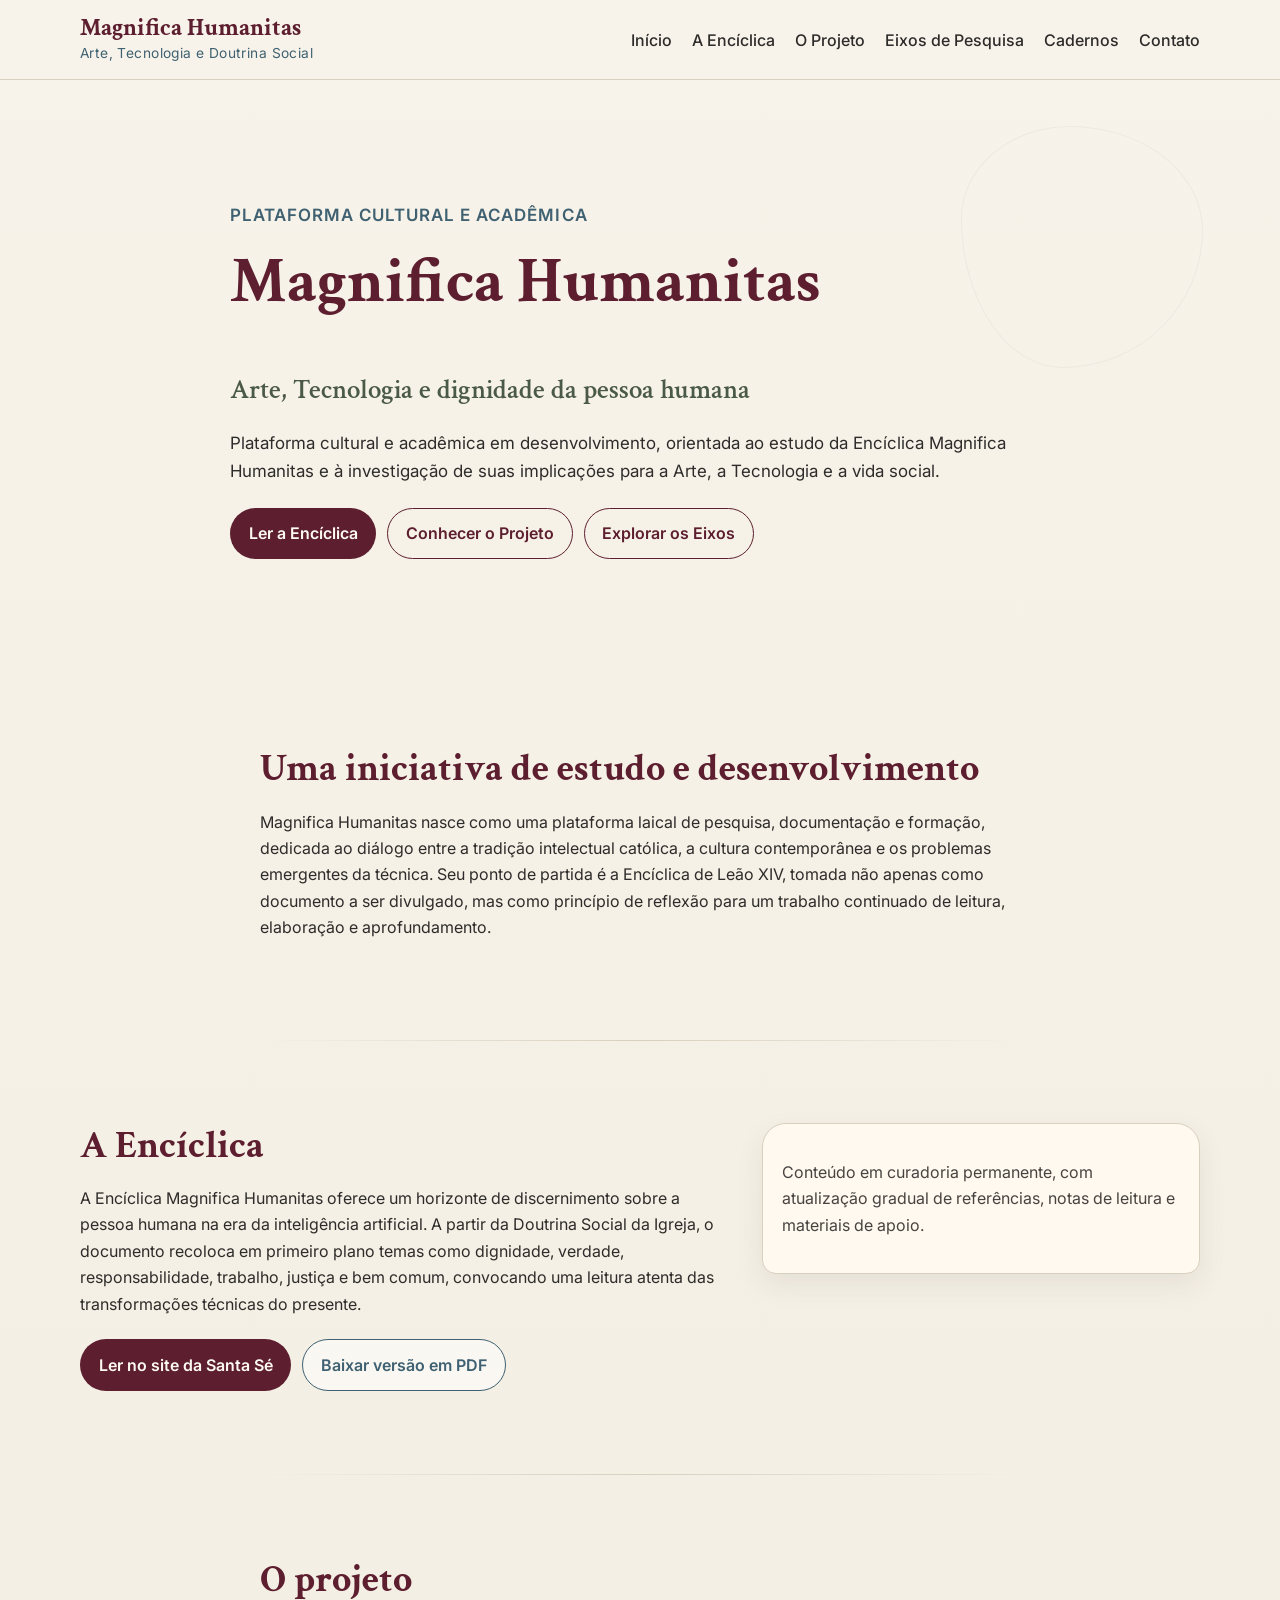
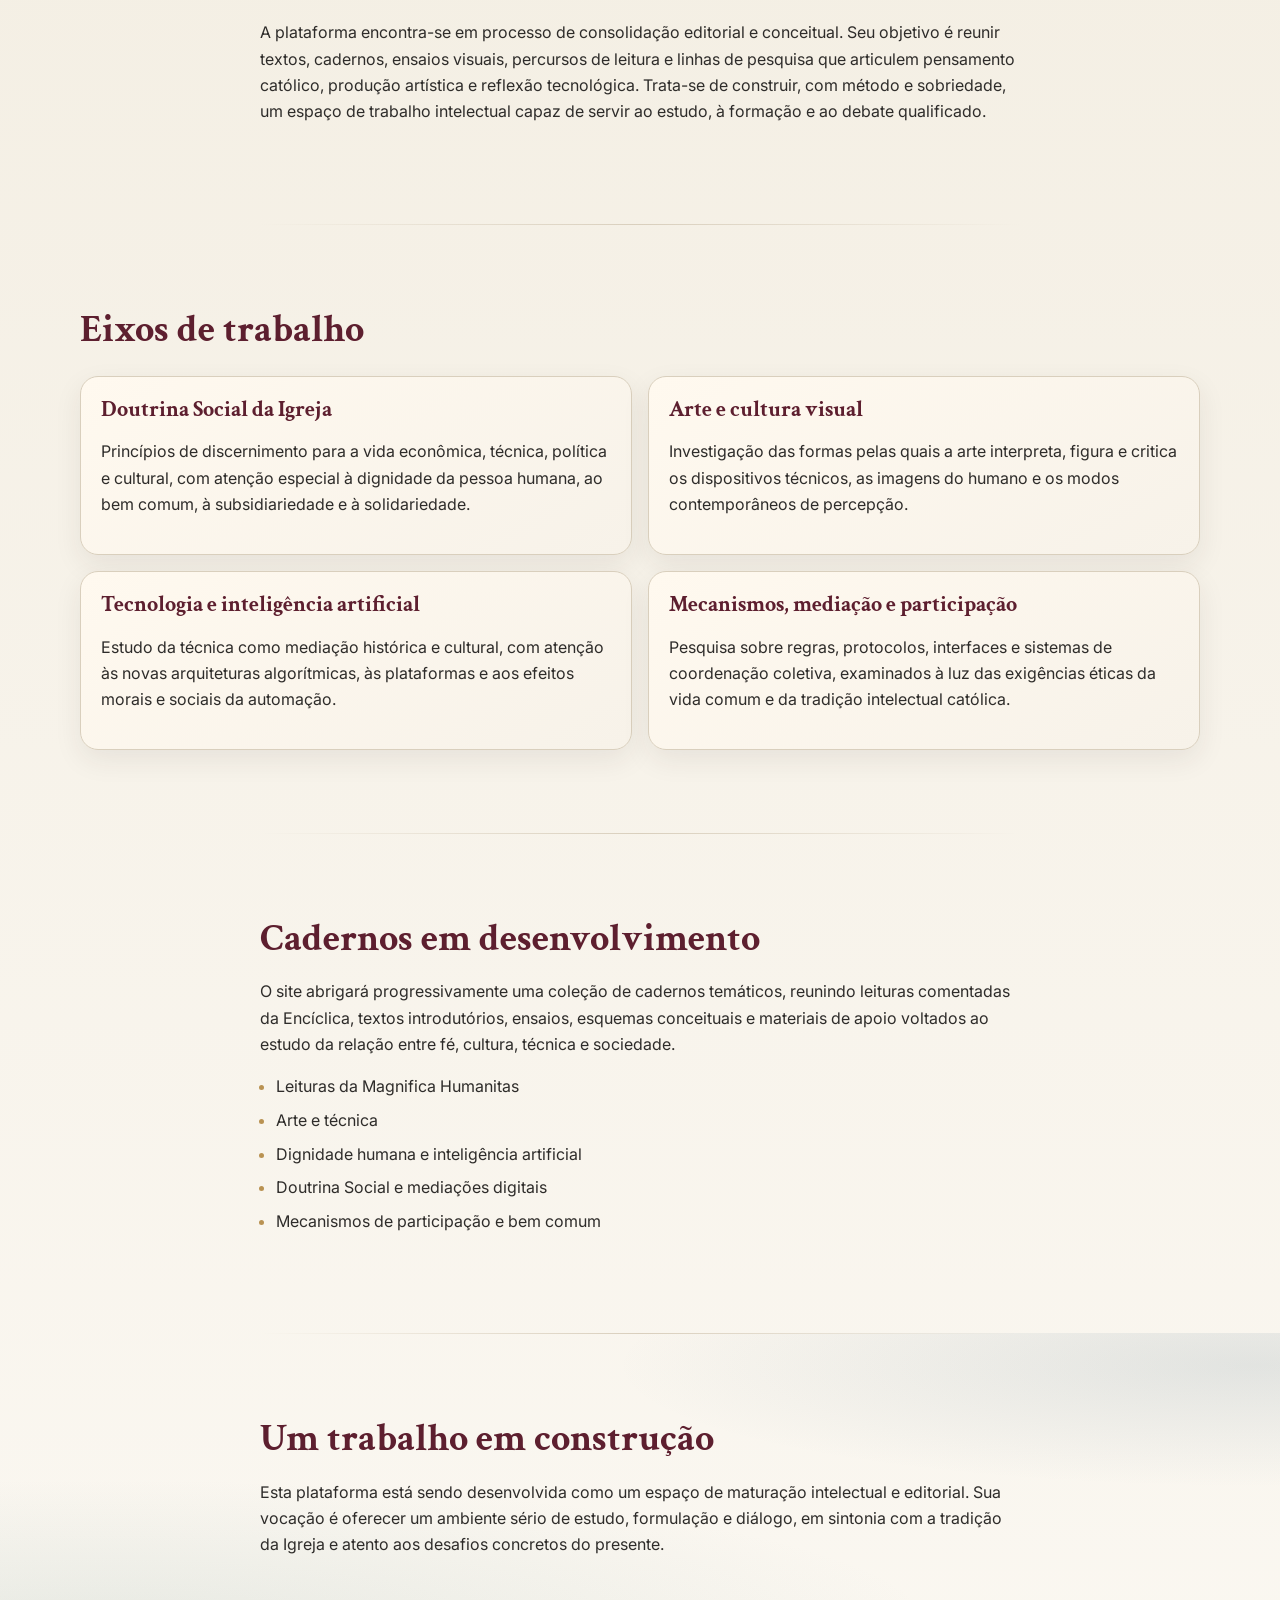
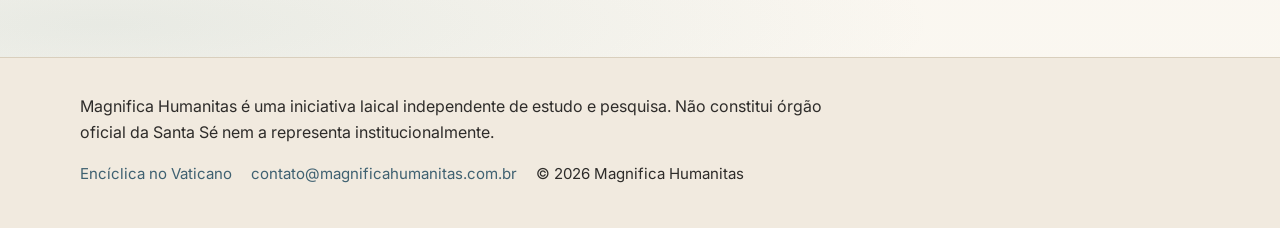
==== index.html @ 88e4b8b5 "Cria nova landing page institucional do Magnifica Humanitas" ====
<!DOCTYPE html>
<html lang="pt-BR">
<head>
  <meta charset="UTF-8">
  <meta name="viewport" content="width=device-width, initial-scale=1.0">
  <meta name="description" content="Magnifica Humanitas — plataforma cultural e acadêmica dedicada ao estudo da Encíclica Magnifica Humanitas e ao diálogo entre arte, tecnologia e Doutrina Social.">
  <title>Magnifica Humanitas</title>
  <link rel="preconnect" href="https://fonts.googleapis.com">
  <link rel="preconnect" href="https://fonts.gstatic.com" crossorigin>
  <link href="https://fonts.googleapis.com/css2?family=Crimson+Text:wght@400;600;700&family=Inter:wght@400;500;600;700&display=swap" rel="stylesheet">
  <link rel="stylesheet" href="assets/style.css">
</head>
<body>
  <header class="site-header" id="inicio">
    <div class="container header-wrap">
      <a class="brand" href="#inicio" aria-label="Página inicial Magnifica Humanitas">
        <span class="brand-title">Magnifica Humanitas</span>
        <span class="brand-subtitle">Arte, Tecnologia e Doutrina Social</span>
      </a>

      <button class="menu-toggle" aria-controls="main-nav" aria-expanded="false" aria-label="Abrir menu">
        <span></span><span></span><span></span>
      </button>

      <nav class="main-nav" id="main-nav" aria-label="Navegação principal">
        <ul>
          <li><a href="#inicio">Início</a></li>
          <li><a href="#enciclica">A Encíclica</a></li>
          <li><a href="#projeto">O Projeto</a></li>
          <li><a href="#eixos">Eixos de Pesquisa</a></li>
          <li><a href="#cadernos">Cadernos</a></li>
          <li><a href="#contato">Contato</a></li>
        </ul>
      </nav>
    </div>
  </header>

  <main>
    <section class="hero ornate-bg">
      <div class="container hero-content">
        <p class="eyebrow">Plataforma cultural e acadêmica</p>
        <h1>Magnifica Humanitas</h1>
        <h2>Arte, Tecnologia e dignidade da pessoa humana</h2>
        <p>
          Plataforma cultural e acadêmica em desenvolvimento, orientada ao estudo da Encíclica Magnifica Humanitas e à investigação de suas implicações para a Arte, a Tecnologia e a vida social.
        </p>
        <div class="btn-group">
          <a class="btn btn-primary" href="#enciclica">Ler a Encíclica</a>
          <a class="btn btn-secondary" href="#projeto">Conhecer o Projeto</a>
          <a class="btn btn-secondary" href="#eixos">Explorar os Eixos</a>
        </div>
      </div>
    </section>

    <section class="section presentation">
      <div class="container narrow">
        <h3>Uma iniciativa de estudo e desenvolvimento</h3>
        <p>
          Magnifica Humanitas nasce como uma plataforma laical de pesquisa, documentação e formação, dedicada ao diálogo entre a tradição intelectual católica, a cultura contemporânea e os problemas emergentes da técnica. Seu ponto de partida é a Encíclica de Leão XIV, tomada não apenas como documento a ser divulgado, mas como princípio de reflexão para um trabalho continuado de leitura, elaboração e aprofundamento.
        </p>
      </div>
    </section>

    <section class="section enciclica" id="enciclica">
      <div class="container grid-two">
        <div>
          <h3>A Encíclica</h3>
          <p>
            A Encíclica Magnifica Humanitas oferece um horizonte de discernimento sobre a pessoa humana na era da inteligência artificial. A partir da Doutrina Social da Igreja, o documento recoloca em primeiro plano temas como dignidade, verdade, responsabilidade, trabalho, justiça e bem comum, convocando uma leitura atenta das transformações técnicas do presente.
          </p>
          <div class="btn-group">
            <a class="btn btn-primary" href="https://www.vatican.va" target="_blank" rel="noopener noreferrer">Ler no site da Santa Sé</a>
            <a class="btn btn-ghost" href="#" aria-label="Baixar versão em PDF">Baixar versão em PDF</a>
          </div>
        </div>
        <aside class="frame-note" aria-label="Nota institucional">
          <p>
            Conteúdo em curadoria permanente, com atualização gradual de referências, notas de leitura e materiais de apoio.
          </p>
        </aside>
      </div>
    </section>

    <section class="section" id="projeto">
      <div class="container narrow">
        <h3>O projeto</h3>
        <p>
          A plataforma encontra-se em processo de consolidação editorial e conceitual. Seu objetivo é reunir textos, cadernos, ensaios visuais, percursos de leitura e linhas de pesquisa que articulem pensamento católico, produção artística e reflexão tecnológica. Trata-se de construir, com método e sobriedade, um espaço de trabalho intelectual capaz de servir ao estudo, à formação e ao debate qualificado.
        </p>
      </div>
    </section>

    <section class="section axes" id="eixos">
      <div class="container">
        <h3>Eixos de trabalho</h3>
        <div class="cards">
          <article class="card">
            <h4>Doutrina Social da Igreja</h4>
            <p>Princípios de discernimento para a vida econômica, técnica, política e cultural, com atenção especial à dignidade da pessoa humana, ao bem comum, à subsidiariedade e à solidariedade.</p>
          </article>
          <article class="card">
            <h4>Arte e cultura visual</h4>
            <p>Investigação das formas pelas quais a arte interpreta, figura e critica os dispositivos técnicos, as imagens do humano e os modos contemporâneos de percepção.</p>
          </article>
          <article class="card">
            <h4>Tecnologia e inteligência artificial</h4>
            <p>Estudo da técnica como mediação histórica e cultural, com atenção às novas arquiteturas algorítmicas, às plataformas e aos efeitos morais e sociais da automação.</p>
          </article>
          <article class="card">
            <h4>Mecanismos, mediação e participação</h4>
            <p>Pesquisa sobre regras, protocolos, interfaces e sistemas de coordenação coletiva, examinados à luz das exigências éticas da vida comum e da tradição intelectual católica.</p>
          </article>
        </div>
      </div>
    </section>

    <section class="section" id="cadernos">
      <div class="container narrow">
        <h3>Cadernos em desenvolvimento</h3>
        <p>
          O site abrigará progressivamente uma coleção de cadernos temáticos, reunindo leituras comentadas da Encíclica, textos introdutórios, ensaios, esquemas conceituais e materiais de apoio voltados ao estudo da relação entre fé, cultura, técnica e sociedade.
        </p>
        <ul class="list-refined">
          <li>Leituras da Magnifica Humanitas</li>
          <li>Arte e técnica</li>
          <li>Dignidade humana e inteligência artificial</li>
          <li>Doutrina Social e mediações digitais</li>
          <li>Mecanismos de participação e bem comum</li>
        </ul>
      </div>
    </section>

    <section class="section closing">
      <div class="container narrow">
        <h3>Um trabalho em construção</h3>
        <p>
          Esta plataforma está sendo desenvolvida como um espaço de maturação intelectual e editorial. Sua vocação é oferecer um ambiente sério de estudo, formulação e diálogo, em sintonia com a tradição da Igreja e atento aos desafios concretos do presente.
        </p>
      </div>
    </section>
  </main>

  <footer class="site-footer" id="contato">
    <div class="container footer-wrap">
      <p>
        Magnifica Humanitas é uma iniciativa laical independente de estudo e pesquisa. Não constitui órgão oficial da Santa Sé nem a representa institucionalmente.
      </p>
      <div class="footer-links">
        <a href="https://www.vatican.va" target="_blank" rel="noopener noreferrer">Encíclica no Vaticano</a>
        <a href="mailto:contato@magnificahumanitas.com.br">contato@magnificahumanitas.com.br</a>
        <span>&copy; <span id="current-year"></span> Magnifica Humanitas</span>
      </div>
    </div>
  </footer>

  <script src="assets/script.js"></script>
</body>
</html>
---- assets/style.css ----
:root {
  --bg-main: #f7f3ea;
  --bg-soft: #fbf8f2;
  --text-main: #2e2c2a;
  --title: #5d1f2f;
  --accent-gold: #b99252;
  --accent-moss: #4a5a46;
  --accent-mineral: #3f6171;
  --line: #d9cfbd;
  --shadow: 0 10px 28px rgba(46, 44, 42, 0.08);
}

* { box-sizing: border-box; }
html { scroll-behavior: smooth; }
body {
  margin: 0;
  font-family: "Inter", system-ui, sans-serif;
  color: var(--text-main);
  background: linear-gradient(180deg, var(--bg-main), #f4efe4 45%, var(--bg-soft));
  line-height: 1.65;
}

.container { width: min(1120px, 92%); margin: 0 auto; }
.narrow { width: min(760px, 100%); margin-inline: auto; }

h1, h2, h3, h4 {
  font-family: "Crimson Text", Georgia, serif;
  color: var(--title);
  line-height: 1.2;
  margin-top: 0;
}

h1 { font-size: clamp(2.4rem, 5vw, 4rem); }
h2 { font-size: clamp(1.2rem, 2.2vw, 1.7rem); font-weight: 600; color: var(--accent-moss); }
h3 { font-size: clamp(1.8rem, 3vw, 2.4rem); margin-bottom: .7rem; }
h4 { font-size: 1.35rem; margin-bottom: .5rem; }

.site-header {
  position: sticky;
  top: 0;
  z-index: 30;
  background: rgba(247, 243, 234, 0.96);
  border-bottom: 1px solid var(--line);
  backdrop-filter: blur(6px);
}

.header-wrap { display: flex; align-items: center; justify-content: space-between; padding: .95rem 0; gap: 1rem; }
.brand { text-decoration: none; color: inherit; display: inline-flex; flex-direction: column; }
.brand-title { font: 700 1.5rem/1.1 "Crimson Text", Georgia, serif; color: var(--title); }
.brand-subtitle { font-size: .86rem; color: var(--accent-mineral); letter-spacing: .03em; }

.main-nav ul { display: flex; gap: 1.25rem; list-style: none; margin: 0; padding: 0; }
.main-nav a { text-decoration: none; color: var(--text-main); font-weight: 500; position: relative; }
.main-nav a::after {
  content: ""; position: absolute; left: 0; bottom: -5px; width: 0; height: 1.5px;
  background: var(--accent-gold); transition: width .24s ease;
}
.main-nav a:hover::after,
.main-nav a:focus-visible::after { width: 100%; }

.menu-toggle {
  display: none; border: 1px solid var(--line); background: #fff7; border-radius: 8px;
  width: 42px; height: 42px; padding: 8px; cursor: pointer;
}
.menu-toggle span { display: block; height: 2px; background: var(--title); margin: 5px 0; }

.section { padding: 5.2rem 0; position: relative; }
.section + .section::before {
  content: ""; position: absolute; top: 0; left: 50%; transform: translateX(-50%);
  width: min(760px, 75%); height: 1px;
  background: linear-gradient(90deg, transparent, var(--line), transparent);
}

.hero {
  padding: 7.6rem 0 6.5rem;
}
.hero-content { max-width: 820px; text-align: left; }
.eyebrow {
  display: inline-block; margin: 0 0 .9rem; font-weight: 600; letter-spacing: .06em;
  text-transform: uppercase; color: var(--accent-mineral); font-size: .79rem;
}
.hero p { font-size: 1.06rem; max-width: 72ch; }

.ornate-bg::after {
  content: "";
  position: absolute;
  inset: 14% 6% auto auto;
  width: 240px;
  height: 240px;
  border-radius: 45% 55% 58% 42% / 38% 43% 57% 62%;
  border: 1px solid color-mix(in srgb, var(--accent-mineral) 35%, transparent);
  opacity: 0.18;
  pointer-events: none;
}

.btn-group { display: flex; flex-wrap: wrap; gap: .7rem; margin-top: 1.4rem; }
.btn {
  text-decoration: none; padding: .72rem 1.1rem; border-radius: 999px; font-weight: 600;
  border: 1px solid transparent; transition: .25s ease;
}
.btn-primary { background: var(--title); color: #fdfaf2; }
.btn-primary:hover { background: #451623; }
.btn-secondary { background: transparent; color: var(--title); border-color: var(--title); }
.btn-secondary:hover { background: #5d1f2f12; }
.btn-ghost { background: #ffffff8a; color: var(--accent-mineral); border-color: var(--accent-mineral); }

.grid-two { display: grid; grid-template-columns: 1.2fr .8fr; gap: 1.6rem; align-items: start; }
.frame-note {
  background: #fff9ef;
  border: 1px solid var(--line);
  border-radius: 24px 24px 14px 14px;
  padding: 1.2rem;
  box-shadow: var(--shadow);
  color: #474340;
}

.axes .cards { display: grid; grid-template-columns: repeat(2, minmax(0, 1fr)); gap: 1rem; margin-top: 1.4rem; }
.card {
  background: linear-gradient(150deg, #fff9ef, #f7f2e9);
  border: 1px solid var(--line);
  border-radius: 18px;
  padding: 1.25rem;
  box-shadow: var(--shadow);
}

.list-refined { padding-left: 1rem; }
.list-refined li { margin: .45rem 0; }
.list-refined li::marker { color: var(--accent-gold); }

.closing {
  background:
    radial-gradient(130% 90% at 8% 90%, #87a59f29, transparent 50%),
    radial-gradient(100% 75% at 98% 10%, #4f718923, transparent 50%);
}

.site-footer {
  padding: 2.2rem 0 2.6rem;
  border-top: 1px solid var(--line);
  background: #f1eadf;
}
.footer-wrap p { margin-top: 0; max-width: 78ch; }
.footer-links { display: flex; flex-wrap: wrap; gap: 1rem 1.2rem; font-size: .94rem; }
.footer-links a { color: var(--accent-mineral); text-decoration: none; }
.footer-links a:hover { text-decoration: underline; }

@media (max-width: 900px) {
  .main-nav {
    position: absolute; right: 4%; top: calc(100% + 8px);
    background: #f7f3ea; border: 1px solid var(--line); border-radius: 10px;
    padding: .9rem; min-width: 220px; box-shadow: var(--shadow);
    opacity: 0; pointer-events: none; transform: translateY(-8px);
    transition: opacity .2s ease, transform .2s ease;
  }
  .main-nav ul { flex-direction: column; gap: .55rem; }
  .menu-toggle { display: inline-block; }
  .main-nav.is-open { opacity: 1; pointer-events: auto; transform: translateY(0); }
  .grid-two { grid-template-columns: 1fr; }
}

@media (max-width: 640px) {
  .section { padding: 4.3rem 0; }
  .hero { padding-top: 6rem; }
  .axes .cards { grid-template-columns: 1fr; }
}
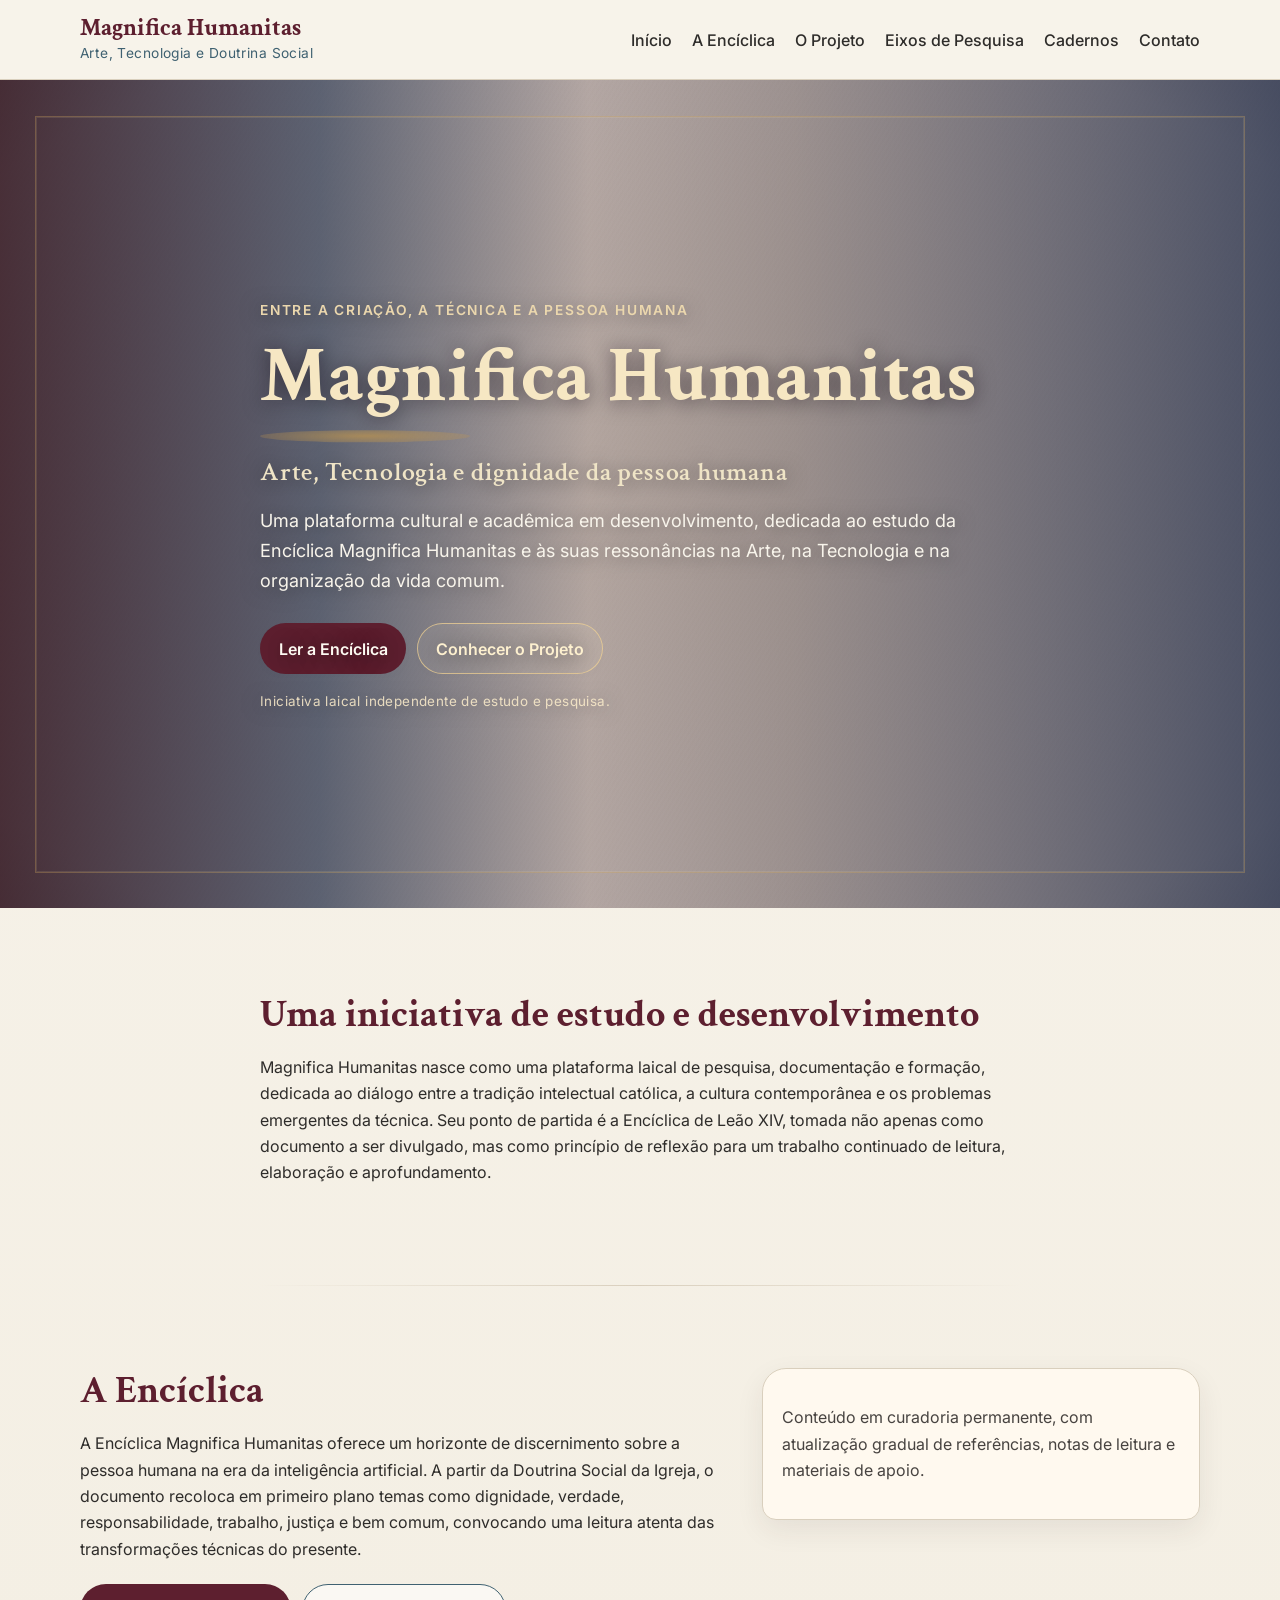
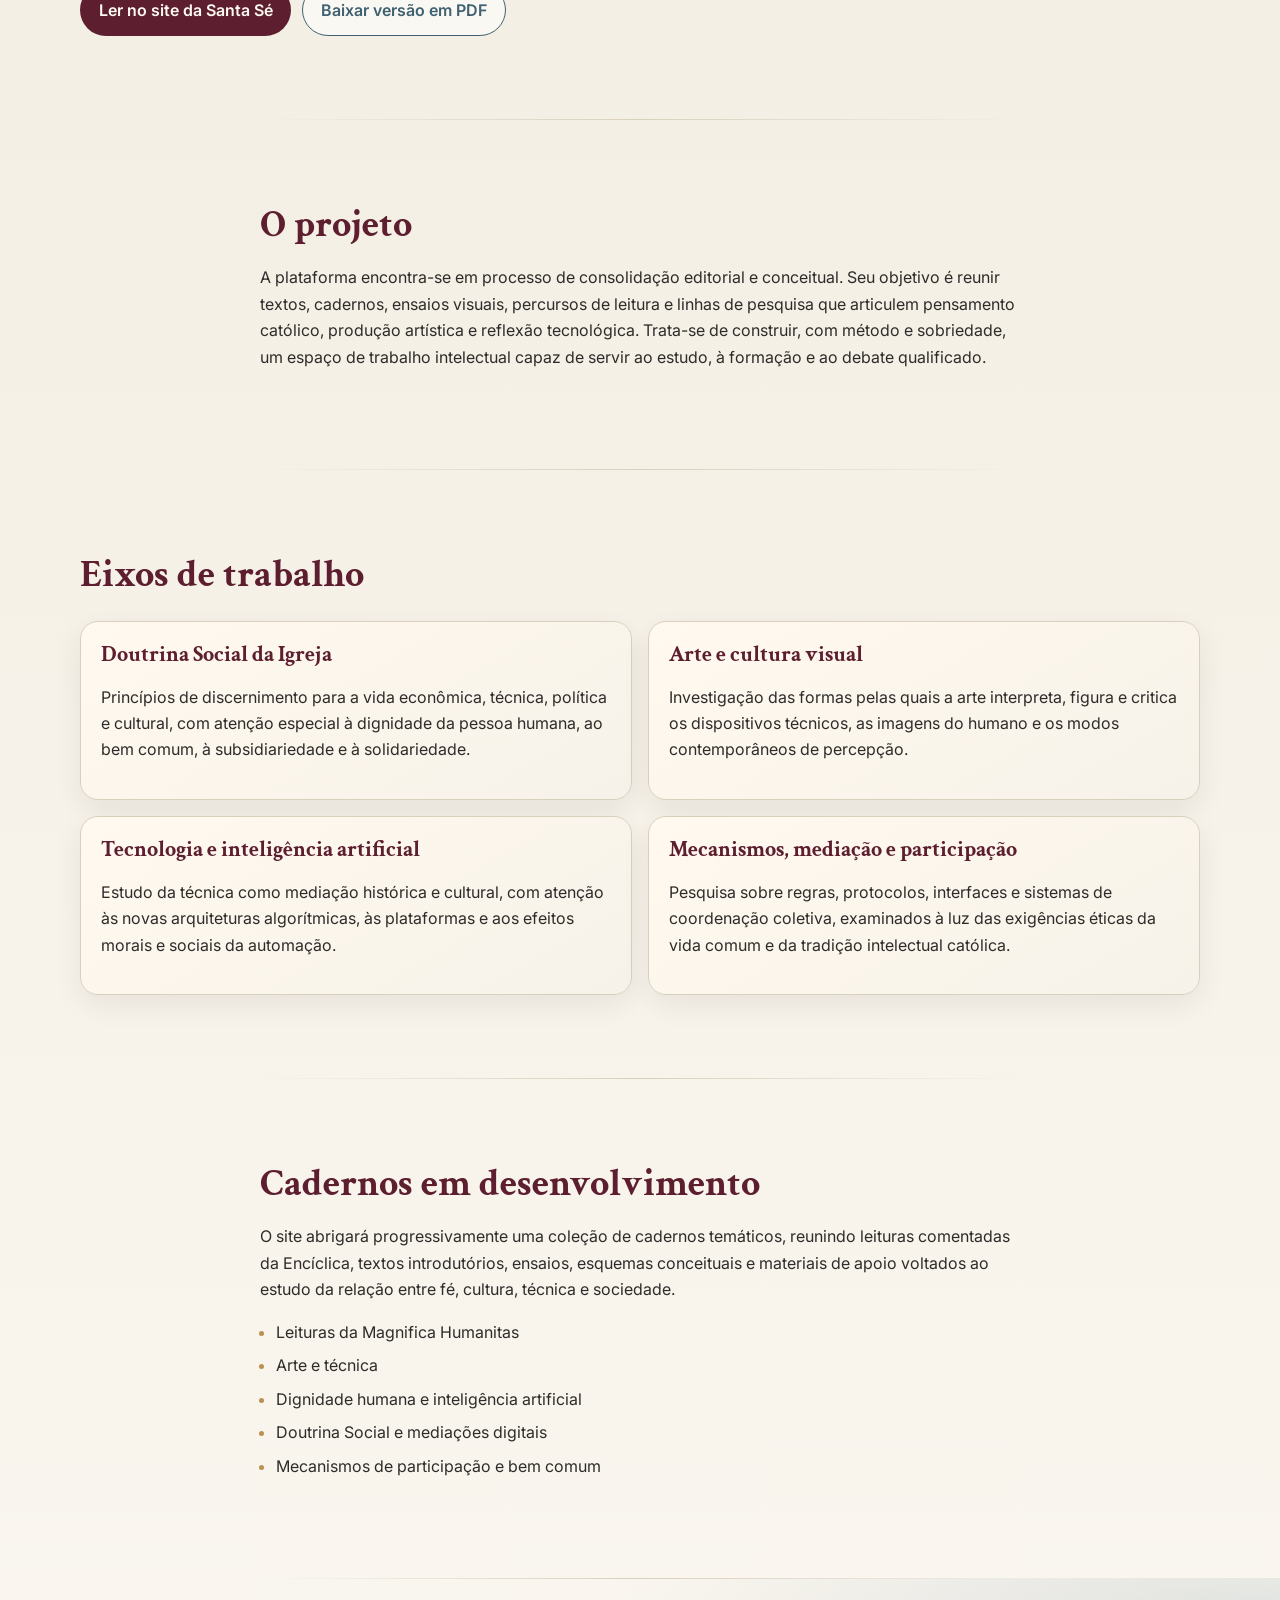
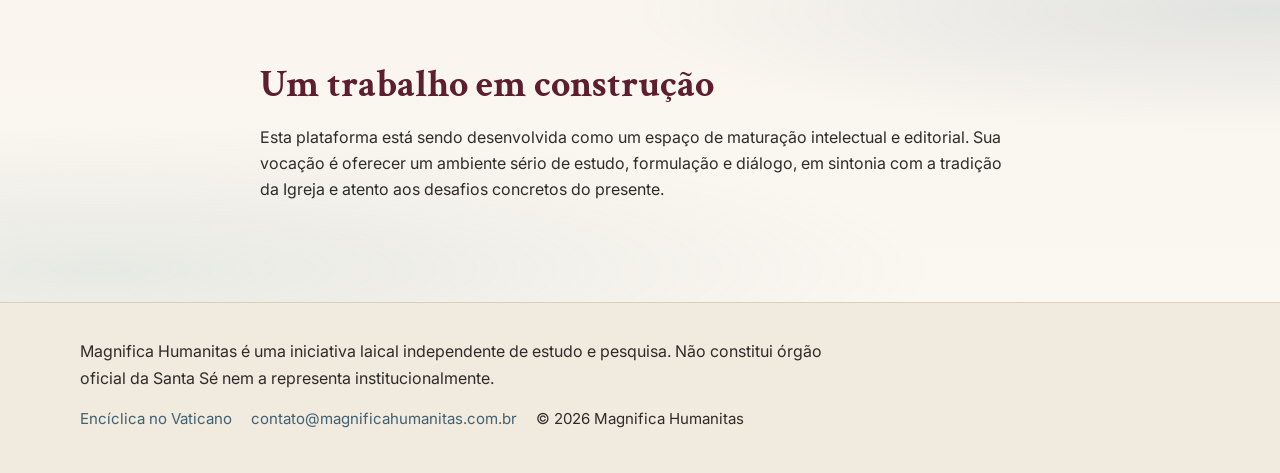
==== commit 1df2cf82: "Create a new Sistine Chapel-inspired hero header" ====
--- a/index.html
+++ b/index.html
@@ -11,7 +11,7 @@
   <link rel="stylesheet" href="assets/style.css">
 </head>
 <body>
-  <header class="site-header" id="inicio">
+  <header class="site-header">
     <div class="container header-wrap">
       <a class="brand" href="#inicio" aria-label="Página inicial Magnifica Humanitas">
         <span class="brand-title">Magnifica Humanitas</span>
@@ -36,19 +36,20 @@
   </header>
 
   <main>
-    <section class="hero ornate-bg">
-      <div class="container hero-content">
-        <p class="eyebrow">Plataforma cultural e acadêmica</p>
-        <h1>Magnifica Humanitas</h1>
-        <h2>Arte, Tecnologia e dignidade da pessoa humana</h2>
-        <p>
-          Plataforma cultural e acadêmica em desenvolvimento, orientada ao estudo da Encíclica Magnifica Humanitas e à investigação de suas implicações para a Arte, a Tecnologia e a vida social.
+    <section class="hero hero-sistine" id="inicio" aria-label="Abertura Magnifica Humanitas">
+      <div class="hero-overlay" aria-hidden="true"></div>
+      <div class="container hero-inner">
+        <p class="hero-kicker">Entre a criação, a técnica e a pessoa humana</p>
+        <h1 class="hero-title">Magnifica Humanitas</h1>
+        <h2 class="hero-subtitle">Arte, Tecnologia e dignidade da pessoa humana</h2>
+        <p class="hero-text">
+          Uma plataforma cultural e acadêmica em desenvolvimento, dedicada ao estudo da Encíclica Magnifica Humanitas e às suas ressonâncias na Arte, na Tecnologia e na organização da vida comum.
         </p>
-        <div class="btn-group">
+        <div class="hero-actions" role="group" aria-label="Ações principais do projeto">
           <a class="btn btn-primary" href="#enciclica">Ler a Encíclica</a>
           <a class="btn btn-secondary" href="#projeto">Conhecer o Projeto</a>
-          <a class="btn btn-secondary" href="#eixos">Explorar os Eixos</a>
         </div>
+        <p class="hero-note">Iniciativa laical independente de estudo e pesquisa.</p>
       </div>
     </section>
 
--- a/assets/style.css
+++ b/assets/style.css
@@ -30,8 +30,6 @@
   margin-top: 0;
 }
 
-h1 { font-size: clamp(2.4rem, 5vw, 4rem); }
-h2 { font-size: clamp(1.2rem, 2.2vw, 1.7rem); font-weight: 600; color: var(--accent-moss); }
 h3 { font-size: clamp(1.8rem, 3vw, 2.4rem); margin-bottom: .7rem; }
 h4 { font-size: 1.35rem; margin-bottom: .5rem; }
 
@@ -71,26 +69,89 @@
   background: linear-gradient(90deg, transparent, var(--line), transparent);
 }
 
-.hero {
-  padding: 7.6rem 0 6.5rem;
-}
-.hero-content { max-width: 820px; text-align: left; }
-.eyebrow {
-  display: inline-block; margin: 0 0 .9rem; font-weight: 600; letter-spacing: .06em;
-  text-transform: uppercase; color: var(--accent-mineral); font-size: .79rem;
-}
-.hero p { font-size: 1.06rem; max-width: 72ch; }
-
-.ornate-bg::after {
+.hero-sistine {
+  position: relative;
+  min-height: 92vh;
+  display: flex;
+  align-items: center;
+  background-image: url("img/capela-sistina-hero.jpg");
+  background-size: cover;
+  background-position: center 34%;
+  isolation: isolate;
+  overflow: hidden;
+}
+/* Substituir assets/img/capela-sistina-hero.jpg por um arquivo devidamente licenciado. */
+.hero-overlay {
+  position: absolute;
+  inset: 0;
+  z-index: 0;
+  background:
+    linear-gradient(90deg, rgba(39, 10, 22, 0.84) 0%, rgba(20, 30, 58, 0.68) 25%, rgba(39, 10, 22, 0.32) 46%, rgba(32, 13, 24, 0.42) 62%, rgba(17, 26, 56, 0.75) 100%),
+    radial-gradient(80% 100% at 50% 46%, rgba(241, 225, 185, 0.18) 0%, rgba(234, 211, 159, 0.07) 28%, rgba(0, 0, 0, 0) 64%),
+    radial-gradient(130% 120% at 50% 50%, rgba(0, 0, 0, 0) 50%, rgba(25, 12, 19, 0.46) 100%),
+    repeating-linear-gradient(120deg, rgba(255, 247, 224, 0.016) 0, rgba(255, 247, 224, 0.016) 2px, rgba(100, 74, 36, 0.012) 2px, rgba(100, 74, 36, 0.012) 4px);
+}
+.hero-sistine::after {
   content: "";
   position: absolute;
-  inset: 14% 6% auto auto;
-  width: 240px;
-  height: 240px;
-  border-radius: 45% 55% 58% 42% / 38% 43% 57% 62%;
-  border: 1px solid color-mix(in srgb, var(--accent-mineral) 35%, transparent);
-  opacity: 0.18;
+  inset: 2.2rem;
+  border: 1px solid rgba(204, 165, 92, 0.34);
+  box-shadow: inset 0 0 0 1px rgba(241, 220, 167, 0.12);
   pointer-events: none;
+  z-index: 1;
+}
+
+.hero-inner {
+  position: relative;
+  z-index: 2;
+  width: min(760px, 100%);
+  padding: clamp(5.8rem, 8vw, 7.2rem) 0 clamp(4.8rem, 6.2vw, 6.2rem);
+  color: #f9f4e8;
+  text-shadow: 0 2px 20px rgba(19, 9, 18, 0.55);
+  animation: heroReveal 1.2s cubic-bezier(0.24, 0.83, 0.3, 1) both;
+}
+.hero-kicker {
+  margin: 0 0 .95rem;
+  font-size: .86rem;
+  text-transform: uppercase;
+  letter-spacing: .13em;
+  color: #ebd7ad;
+  font-weight: 600;
+}
+.hero-title {
+  font-size: clamp(2.5rem, 6vw, 5rem);
+  line-height: 1.05;
+  margin: 0;
+  color: #f6e7c3;
+}
+.hero-title::after {
+  content: "";
+  display: block;
+  width: clamp(130px, 20vw, 210px);
+  height: 16px;
+  margin-top: .65rem;
+  background: radial-gradient(120% 130% at 50% 50%, rgba(196, 152, 78, 0.68) 0%, rgba(196, 152, 78, 0.15) 50%, rgba(196, 152, 78, 0) 100%);
+  clip-path: ellipse(50% 38% at 50% 50%);
+}
+.hero-subtitle {
+  margin: .8rem 0 0;
+  color: #efe4c6;
+  font-size: clamp(1.1rem, 2.4vw, 1.65rem);
+  letter-spacing: .03em;
+  font-weight: 600;
+}
+.hero-text {
+  margin-top: 1.1rem;
+  font-size: clamp(1rem, 1.75vw, 1.13rem);
+  max-width: 66ch;
+  color: #f8f4eb;
+}
+.hero-actions { display: flex; flex-wrap: wrap; gap: .7rem; margin-top: 1.7rem; }
+.hero-note {
+  margin: 1rem 0 0;
+  font-size: .84rem;
+  letter-spacing: .03em;
+  color: rgba(249, 235, 202, 0.88);
 }
 
 .btn-group { display: flex; flex-wrap: wrap; gap: .7rem; margin-top: 1.4rem; }
@@ -98,10 +159,14 @@
   text-decoration: none; padding: .72rem 1.1rem; border-radius: 999px; font-weight: 600;
   border: 1px solid transparent; transition: .25s ease;
 }
+.btn:focus-visible {
+  outline: 2px solid #f8deb0;
+  outline-offset: 2px;
+}
 .btn-primary { background: var(--title); color: #fdfaf2; }
 .btn-primary:hover { background: #451623; }
-.btn-secondary { background: transparent; color: var(--title); border-color: var(--title); }
-.btn-secondary:hover { background: #5d1f2f12; }
+.btn-secondary { background: rgba(248, 235, 211, 0.08); color: #fdf0cf; border-color: rgba(241, 211, 148, 0.72); }
+.btn-secondary:hover { background: rgba(248, 234, 204, 0.2); }
 .btn-ghost { background: #ffffff8a; color: var(--accent-mineral); border-color: var(--accent-mineral); }
 
 .grid-two { display: grid; grid-template-columns: 1.2fr .8fr; gap: 1.6rem; align-items: start; }
@@ -142,6 +207,11 @@
 .footer-links { display: flex; flex-wrap: wrap; gap: 1rem 1.2rem; font-size: .94rem; }
 .footer-links a { color: var(--accent-mineral); text-decoration: none; }
 .footer-links a:hover { text-decoration: underline; }
+
+@keyframes heroReveal {
+  from { opacity: 0; transform: translateY(24px); }
+  to { opacity: 1; transform: translateY(0); }
+}
 
 @media (max-width: 900px) {
   .main-nav {
@@ -159,6 +229,14 @@
 
 @media (max-width: 640px) {
   .section { padding: 4.3rem 0; }
-  .hero { padding-top: 6rem; }
+  .hero-sistine {
+    min-height: 82vh;
+    background-position: 61% 32%;
+  }
+  .hero-inner {
+    width: min(92%, 580px);
+    padding-top: clamp(5.2rem, 9.6vw, 6.3rem);
+  }
+  .hero-title { font-size: clamp(2.1rem, 12vw, 3.2rem); }
   .axes .cards { grid-template-columns: 1fr; }
 }
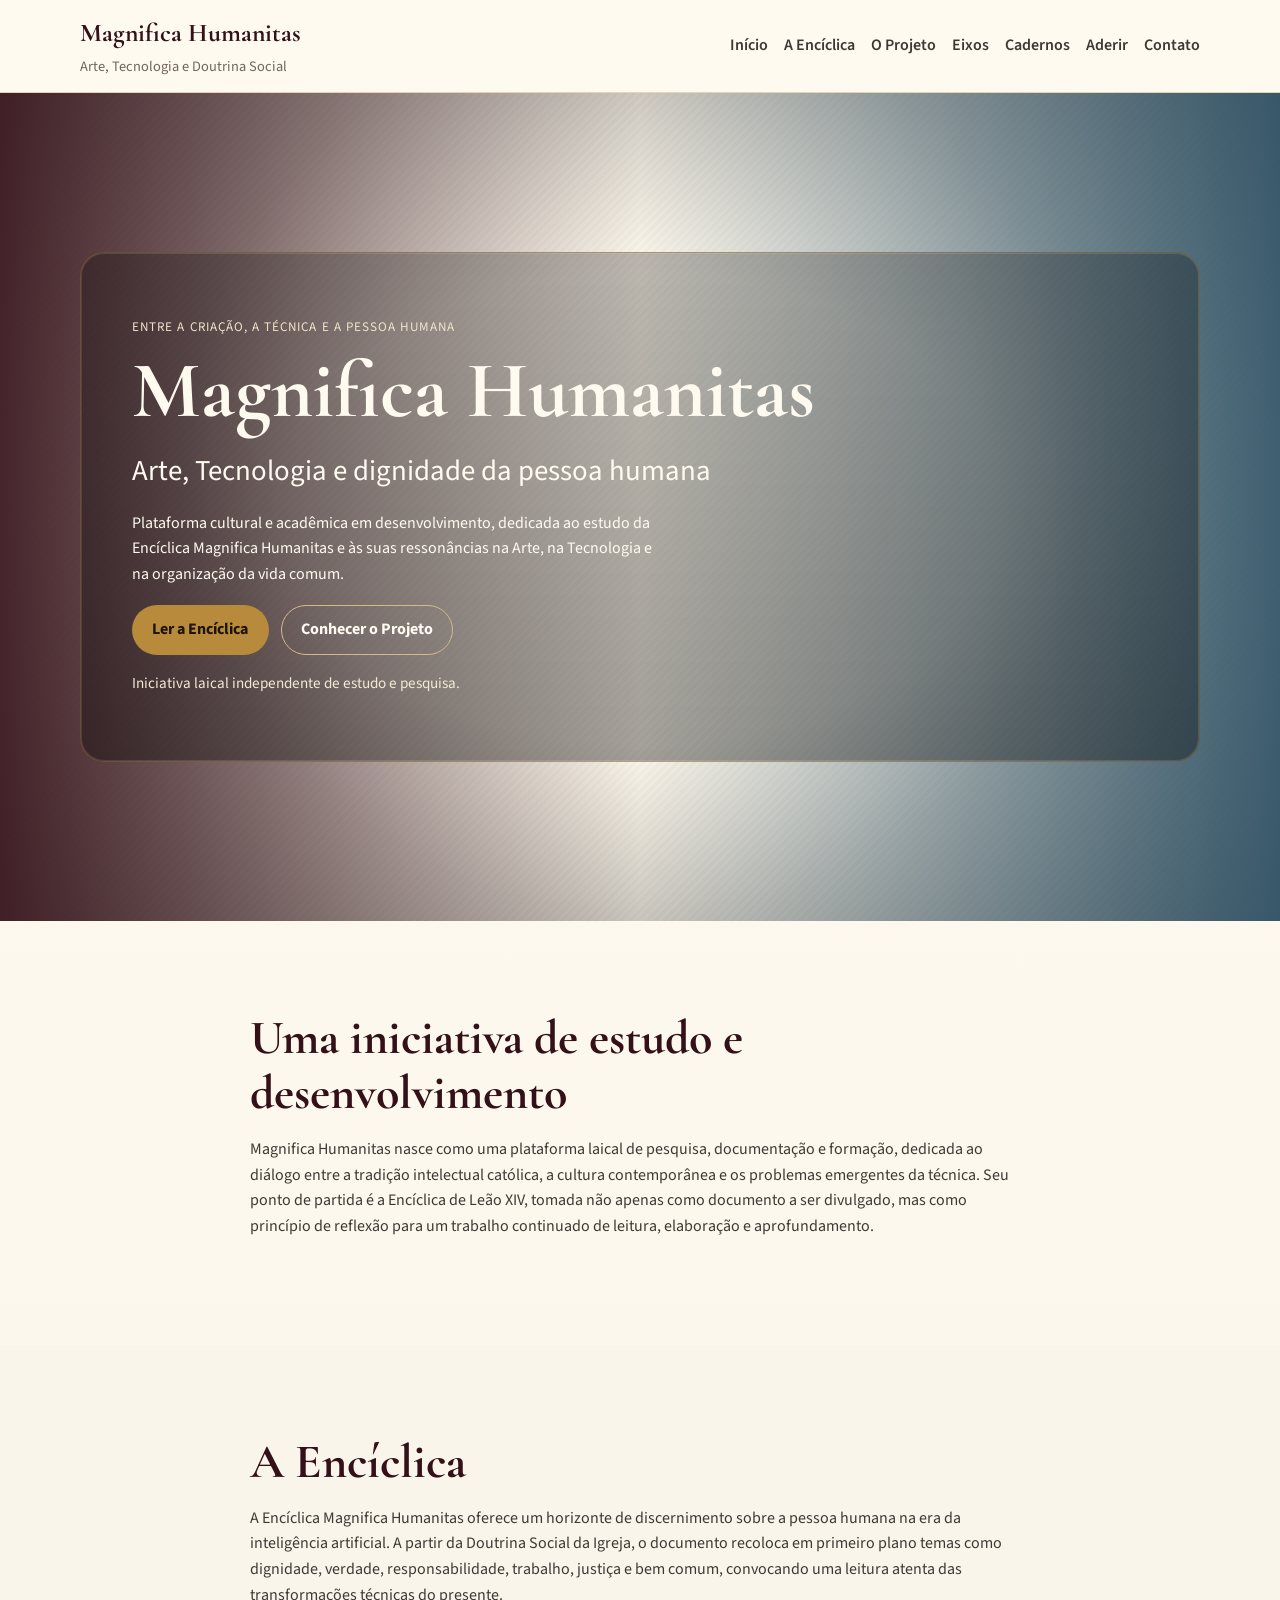
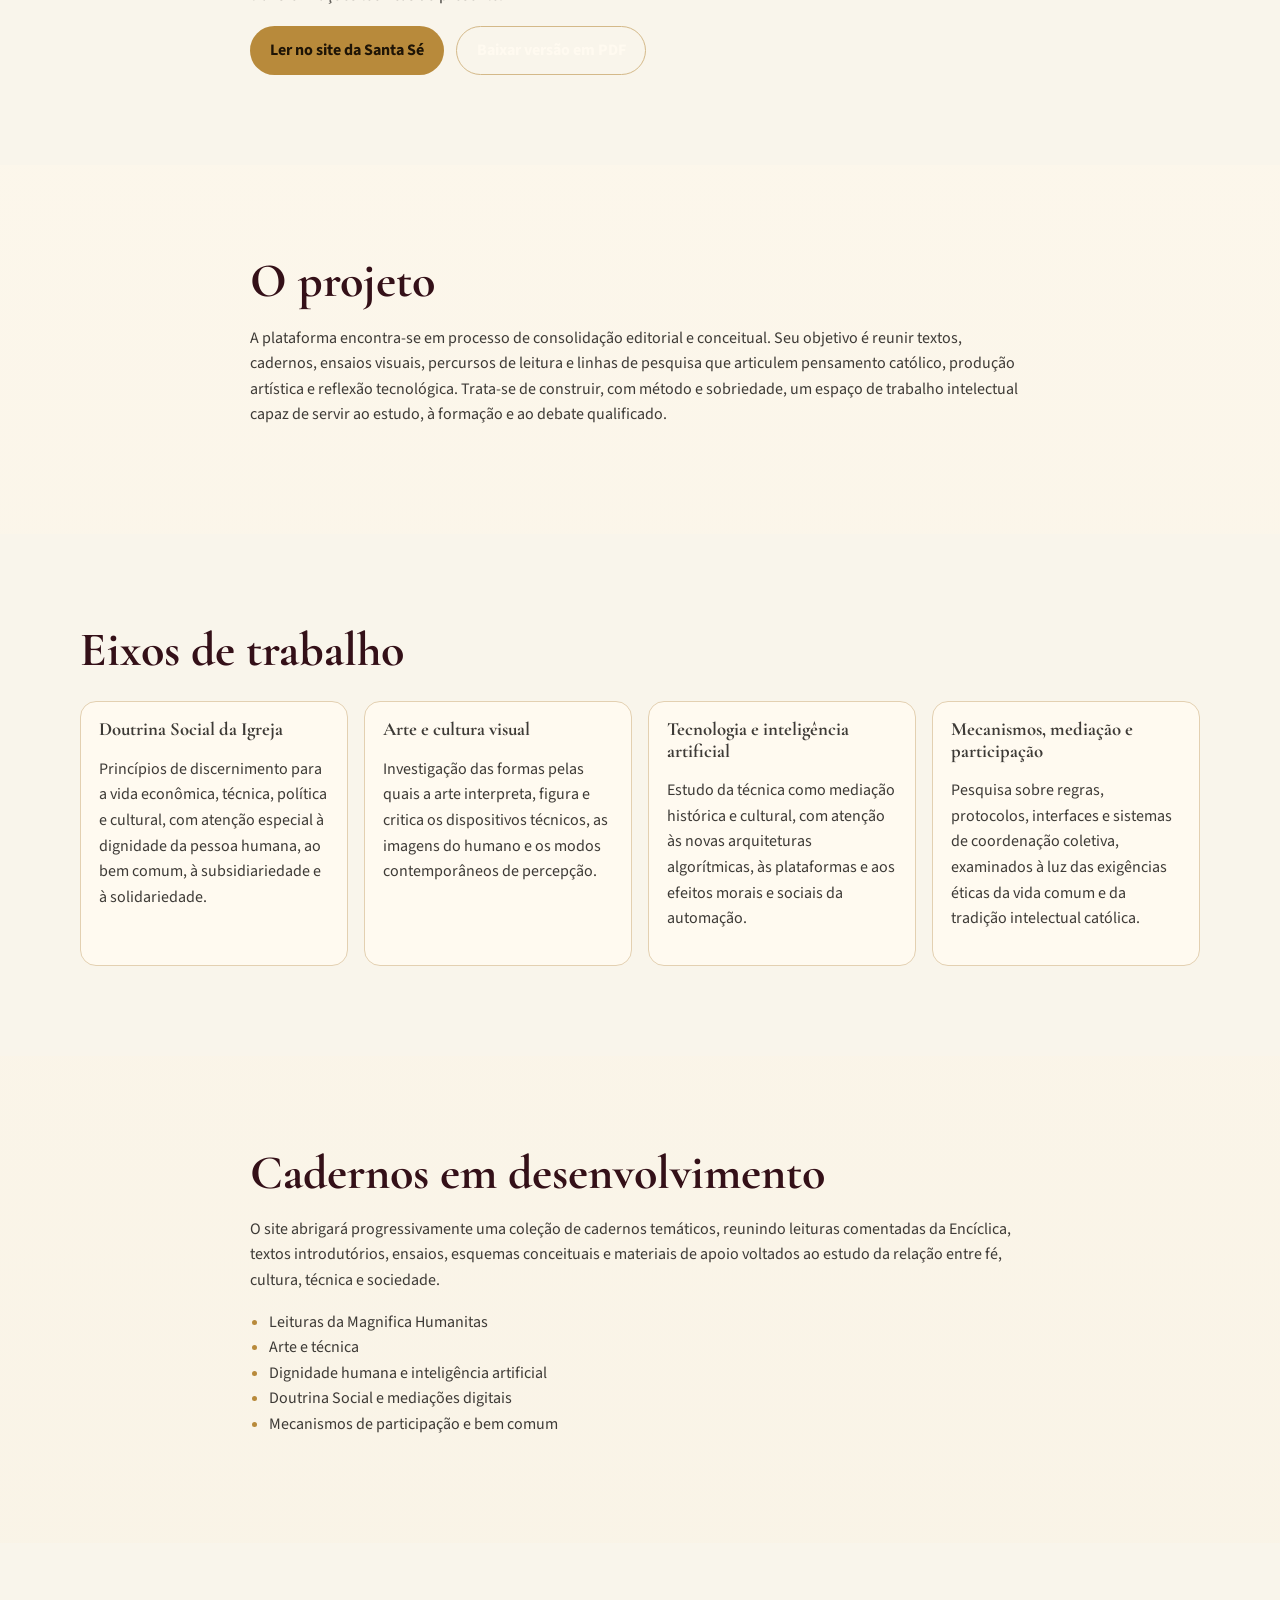
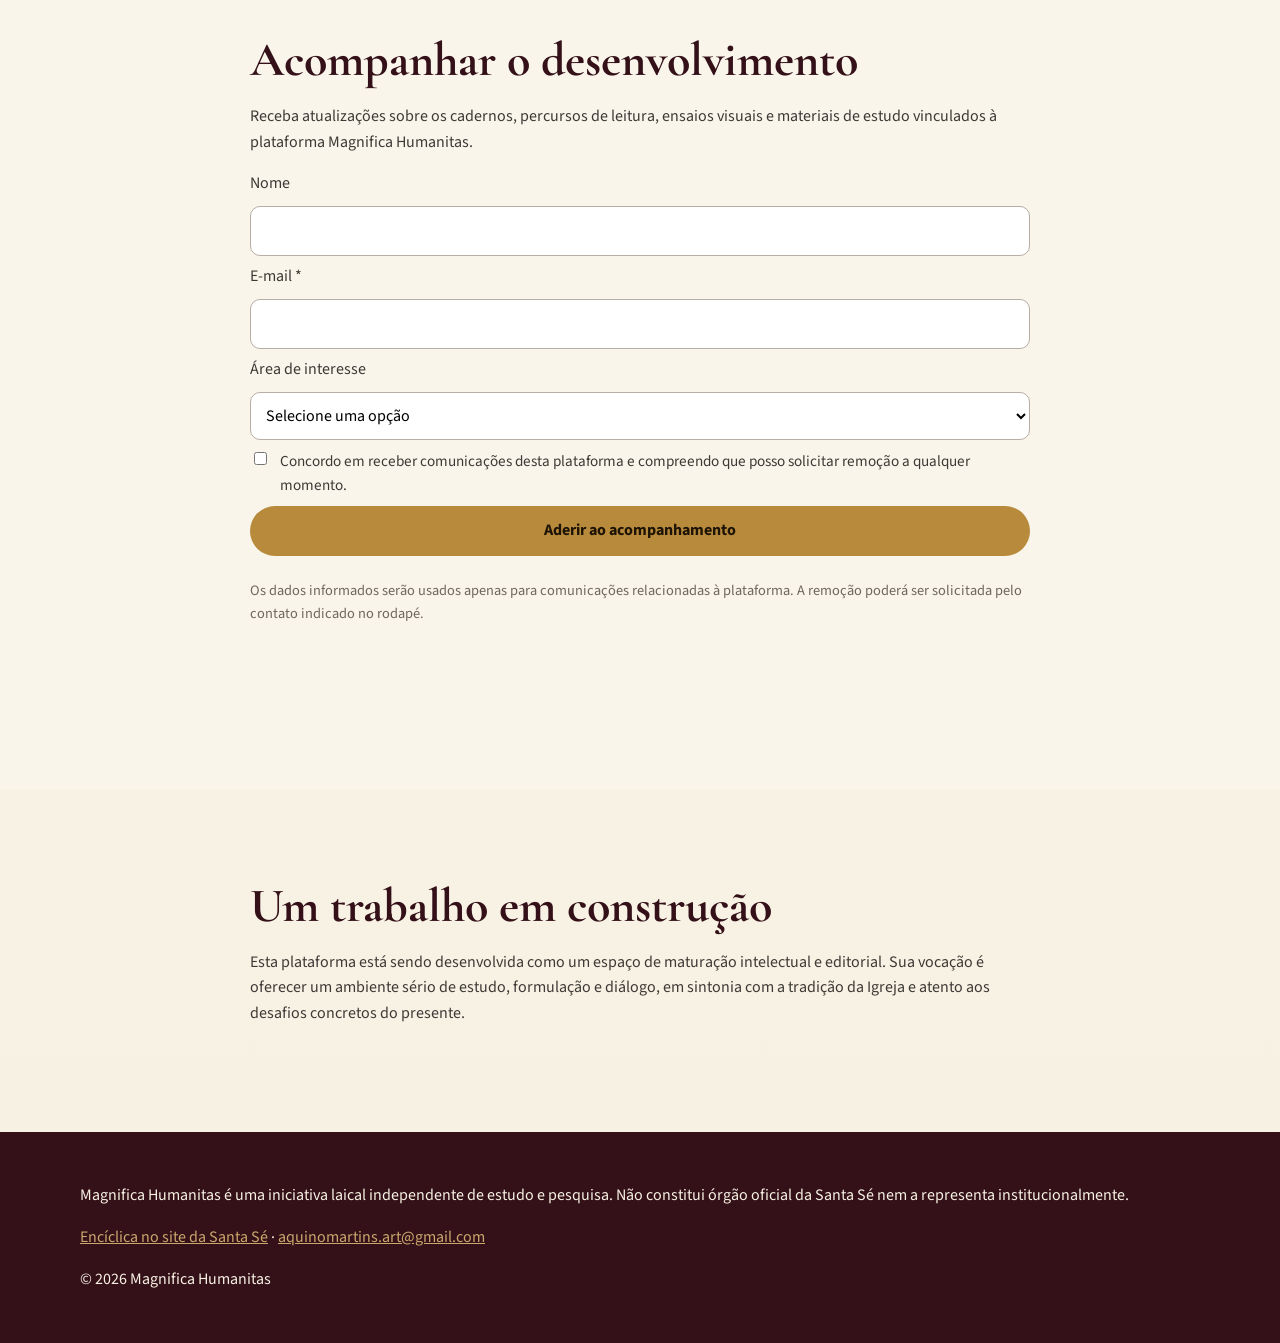
==== commit 4e0d0127: "Refaz landing page e adiciona adesão e métricas locais" ====
--- a/index.html
+++ b/index.html
@@ -1,127 +1,114 @@
 <!DOCTYPE html>
 <html lang="pt-BR">
 <head>
-  <meta charset="UTF-8">
-  <meta name="viewport" content="width=device-width, initial-scale=1.0">
-  <meta name="description" content="Magnifica Humanitas — plataforma cultural e acadêmica dedicada ao estudo da Encíclica Magnifica Humanitas e ao diálogo entre arte, tecnologia e Doutrina Social.">
-  <title>Magnifica Humanitas</title>
-  <link rel="preconnect" href="https://fonts.googleapis.com">
-  <link rel="preconnect" href="https://fonts.gstatic.com" crossorigin>
-  <link href="https://fonts.googleapis.com/css2?family=Crimson+Text:wght@400;600;700&family=Inter:wght@400;500;600;700&display=swap" rel="stylesheet">
-  <link rel="stylesheet" href="assets/style.css">
+  <meta charset="UTF-8" />
+  <meta name="viewport" content="width=device-width, initial-scale=1.0" />
+  <title>Magnifica Humanitas — Arte, Tecnologia e Dignidade Humana</title>
+  <meta name="description" content="Plataforma laical independente de estudo e pesquisa sobre a Encíclica Magnifica Humanitas, Arte, Tecnologia, Doutrina Social da Igreja e mecanismos de participação." />
+  <meta name="robots" content="index, follow" />
+  <link rel="canonical" href="https://magnificahumanitas.com.br/" />
+
+  <meta property="og:title" content="Magnifica Humanitas — Arte, Tecnologia e Dignidade Humana" />
+  <meta property="og:description" content="Plataforma laical independente de estudo e pesquisa sobre a Encíclica Magnifica Humanitas, Arte, Tecnologia, Doutrina Social da Igreja e mecanismos de participação." />
+  <meta property="og:type" content="website" />
+  <meta property="og:url" content="https://magnificahumanitas.com.br/" />
+  <meta property="og:image" content="https://magnificahumanitas.com.br/assets/img/og-magnifica-humanitas.jpg" />
+
+  <link rel="preconnect" href="https://fonts.googleapis.com" />
+  <link rel="preconnect" href="https://fonts.gstatic.com" crossorigin />
+  <link href="https://fonts.googleapis.com/css2?family=Cormorant+Garamond:wght@500;600;700&family=Source+Sans+3:wght@400;500;600;700&display=swap" rel="stylesheet" />
+  <link rel="stylesheet" href="assets/style.css" />
+
+  <!-- Google tag (gtag.js) - inserir o ID real no lugar de G-XXXXXXXXXX -->
+  <!--
+  <script async src="https://www.googletagmanager.com/gtag/js?id=G-XXXXXXXXXX"></script>
+  <script>
+  window.dataLayer = window.dataLayer || [];
+  function gtag(){dataLayer.push(arguments);}
+  gtag('js', new Date());
+  gtag('config', 'G-XXXXXXXXXX');
+  </script>
+  -->
 </head>
 <body>
-  <header class="site-header">
-    <div class="container header-wrap">
-      <a class="brand" href="#inicio" aria-label="Página inicial Magnifica Humanitas">
-        <span class="brand-title">Magnifica Humanitas</span>
-        <span class="brand-subtitle">Arte, Tecnologia e Doutrina Social</span>
+  <header class="site-header" id="inicio">
+    <div class="container header-inner">
+      <a class="brand" href="#inicio" aria-label="Magnifica Humanitas - Início">
+        <strong>Magnifica Humanitas</strong>
+        <span>Arte, Tecnologia e Doutrina Social</span>
       </a>
-
-      <button class="menu-toggle" aria-controls="main-nav" aria-expanded="false" aria-label="Abrir menu">
-        <span></span><span></span><span></span>
-      </button>
-
-      <nav class="main-nav" id="main-nav" aria-label="Navegação principal">
-        <ul>
-          <li><a href="#inicio">Início</a></li>
-          <li><a href="#enciclica">A Encíclica</a></li>
-          <li><a href="#projeto">O Projeto</a></li>
-          <li><a href="#eixos">Eixos de Pesquisa</a></li>
-          <li><a href="#cadernos">Cadernos</a></li>
-          <li><a href="#contato">Contato</a></li>
-        </ul>
+      <button class="menu-toggle" aria-label="Abrir menu" aria-expanded="false" aria-controls="mainNav">Menu</button>
+      <nav id="mainNav" class="main-nav" aria-label="Navegação principal">
+        <a href="#inicio">Início</a>
+        <a href="#enciclica">A Encíclica</a>
+        <a href="#projeto">O Projeto</a>
+        <a href="#eixos">Eixos</a>
+        <a href="#cadernos">Cadernos</a>
+        <a href="#aderir">Aderir</a>
+        <a href="#contato">Contato</a>
       </nav>
     </div>
   </header>
 
   <main>
-    <section class="hero hero-sistine" id="inicio" aria-label="Abertura Magnifica Humanitas">
-      <div class="hero-overlay" aria-hidden="true"></div>
-      <div class="container hero-inner">
-        <p class="hero-kicker">Entre a criação, a técnica e a pessoa humana</p>
-        <h1 class="hero-title">Magnifica Humanitas</h1>
-        <h2 class="hero-subtitle">Arte, Tecnologia e dignidade da pessoa humana</h2>
-        <p class="hero-text">
-          Uma plataforma cultural e acadêmica em desenvolvimento, dedicada ao estudo da Encíclica Magnifica Humanitas e às suas ressonâncias na Arte, na Tecnologia e na organização da vida comum.
-        </p>
-        <div class="hero-actions" role="group" aria-label="Ações principais do projeto">
-          <a class="btn btn-primary" href="#enciclica">Ler a Encíclica</a>
-          <a class="btn btn-secondary" href="#projeto">Conhecer o Projeto</a>
+    <section class="hero-sistine" aria-label="Seção principal">
+      <!-- Substituir assets/img/capela-sistina-hero.jpg por arquivo devidamente licenciado. -->
+      <div class="hero-overlay"></div>
+      <div class="container hero-content reveal-up">
+        <p class="kicker">Entre a criação, a técnica e a pessoa humana</p>
+        <h1>Magnifica Humanitas</h1>
+        <p class="subtitle">Arte, Tecnologia e dignidade da pessoa humana</p>
+        <p class="lead">Plataforma cultural e acadêmica em desenvolvimento, dedicada ao estudo da Encíclica Magnifica Humanitas e às suas ressonâncias na Arte, na Tecnologia e na organização da vida comum.</p>
+        <div class="hero-actions">
+          <a class="btn btn-primary" href="#enciclica" data-event="read_vatican" aria-label="Ler a Encíclica">Ler a Encíclica</a>
+          <a class="btn btn-secondary" href="#projeto" data-event="hero_project_click" aria-label="Conhecer o Projeto">Conhecer o Projeto</a>
         </div>
         <p class="hero-note">Iniciativa laical independente de estudo e pesquisa.</p>
       </div>
     </section>
 
-    <section class="section presentation">
-      <div class="container narrow">
-        <h3>Uma iniciativa de estudo e desenvolvimento</h3>
-        <p>
-          Magnifica Humanitas nasce como uma plataforma laical de pesquisa, documentação e formação, dedicada ao diálogo entre a tradição intelectual católica, a cultura contemporânea e os problemas emergentes da técnica. Seu ponto de partida é a Encíclica de Leão XIV, tomada não apenas como documento a ser divulgado, mas como princípio de reflexão para um trabalho continuado de leitura, elaboração e aprofundamento.
-        </p>
+    <section class="section" id="apresentacao">
+      <div class="container content-narrow">
+        <h2>Uma iniciativa de estudo e desenvolvimento</h2>
+        <p>Magnifica Humanitas nasce como uma plataforma laical de pesquisa, documentação e formação, dedicada ao diálogo entre a tradição intelectual católica, a cultura contemporânea e os problemas emergentes da técnica. Seu ponto de partida é a Encíclica de Leão XIV, tomada não apenas como documento a ser divulgado, mas como princípio de reflexão para um trabalho continuado de leitura, elaboração e aprofundamento.</p>
       </div>
     </section>
 
-    <section class="section enciclica" id="enciclica">
-      <div class="container grid-two">
-        <div>
-          <h3>A Encíclica</h3>
-          <p>
-            A Encíclica Magnifica Humanitas oferece um horizonte de discernimento sobre a pessoa humana na era da inteligência artificial. A partir da Doutrina Social da Igreja, o documento recoloca em primeiro plano temas como dignidade, verdade, responsabilidade, trabalho, justiça e bem comum, convocando uma leitura atenta das transformações técnicas do presente.
-          </p>
-          <div class="btn-group">
-            <a class="btn btn-primary" href="https://www.vatican.va" target="_blank" rel="noopener noreferrer">Ler no site da Santa Sé</a>
-            <a class="btn btn-ghost" href="#" aria-label="Baixar versão em PDF">Baixar versão em PDF</a>
-          </div>
+    <section class="section section-alt" id="enciclica">
+      <div class="container content-narrow">
+        <h2>A Encíclica</h2>
+        <p>A Encíclica Magnifica Humanitas oferece um horizonte de discernimento sobre a pessoa humana na era da inteligência artificial. A partir da Doutrina Social da Igreja, o documento recoloca em primeiro plano temas como dignidade, verdade, responsabilidade, trabalho, justiça e bem comum, convocando uma leitura atenta das transformações técnicas do presente.</p>
+        <div class="inline-actions">
+          <a class="btn btn-primary" href="https://www.vatican.va" target="_blank" rel="noopener noreferrer" data-event="read_vatican">Ler no site da Santa Sé</a>
+          <a class="btn btn-secondary" href="assets/docs/magnifica-humanitas.pdf" target="_blank" rel="noopener" data-event="download_pdf">Baixar versão em PDF</a>
         </div>
-        <aside class="frame-note" aria-label="Nota institucional">
-          <p>
-            Conteúdo em curadoria permanente, com atualização gradual de referências, notas de leitura e materiais de apoio.
-          </p>
-        </aside>
       </div>
     </section>
 
     <section class="section" id="projeto">
-      <div class="container narrow">
-        <h3>O projeto</h3>
-        <p>
-          A plataforma encontra-se em processo de consolidação editorial e conceitual. Seu objetivo é reunir textos, cadernos, ensaios visuais, percursos de leitura e linhas de pesquisa que articulem pensamento católico, produção artística e reflexão tecnológica. Trata-se de construir, com método e sobriedade, um espaço de trabalho intelectual capaz de servir ao estudo, à formação e ao debate qualificado.
-        </p>
+      <div class="container content-narrow">
+        <h2>O projeto</h2>
+        <p>A plataforma encontra-se em processo de consolidação editorial e conceitual. Seu objetivo é reunir textos, cadernos, ensaios visuais, percursos de leitura e linhas de pesquisa que articulem pensamento católico, produção artística e reflexão tecnológica. Trata-se de construir, com método e sobriedade, um espaço de trabalho intelectual capaz de servir ao estudo, à formação e ao debate qualificado.</p>
       </div>
     </section>
 
-    <section class="section axes" id="eixos">
+    <section class="section section-alt" id="eixos">
       <div class="container">
-        <h3>Eixos de trabalho</h3>
-        <div class="cards">
-          <article class="card">
-            <h4>Doutrina Social da Igreja</h4>
-            <p>Princípios de discernimento para a vida econômica, técnica, política e cultural, com atenção especial à dignidade da pessoa humana, ao bem comum, à subsidiariedade e à solidariedade.</p>
-          </article>
-          <article class="card">
-            <h4>Arte e cultura visual</h4>
-            <p>Investigação das formas pelas quais a arte interpreta, figura e critica os dispositivos técnicos, as imagens do humano e os modos contemporâneos de percepção.</p>
-          </article>
-          <article class="card">
-            <h4>Tecnologia e inteligência artificial</h4>
-            <p>Estudo da técnica como mediação histórica e cultural, com atenção às novas arquiteturas algorítmicas, às plataformas e aos efeitos morais e sociais da automação.</p>
-          </article>
-          <article class="card">
-            <h4>Mecanismos, mediação e participação</h4>
-            <p>Pesquisa sobre regras, protocolos, interfaces e sistemas de coordenação coletiva, examinados à luz das exigências éticas da vida comum e da tradição intelectual católica.</p>
-          </article>
+        <h2>Eixos de trabalho</h2>
+        <div class="cards-grid">
+          <article class="card"><h3>Doutrina Social da Igreja</h3><p>Princípios de discernimento para a vida econômica, técnica, política e cultural, com atenção especial à dignidade da pessoa humana, ao bem comum, à subsidiariedade e à solidariedade.</p></article>
+          <article class="card"><h3>Arte e cultura visual</h3><p>Investigação das formas pelas quais a arte interpreta, figura e critica os dispositivos técnicos, as imagens do humano e os modos contemporâneos de percepção.</p></article>
+          <article class="card"><h3>Tecnologia e inteligência artificial</h3><p>Estudo da técnica como mediação histórica e cultural, com atenção às novas arquiteturas algorítmicas, às plataformas e aos efeitos morais e sociais da automação.</p></article>
+          <article class="card"><h3>Mecanismos, mediação e participação</h3><p>Pesquisa sobre regras, protocolos, interfaces e sistemas de coordenação coletiva, examinados à luz das exigências éticas da vida comum e da tradição intelectual católica.</p></article>
         </div>
       </div>
     </section>
 
     <section class="section" id="cadernos">
-      <div class="container narrow">
-        <h3>Cadernos em desenvolvimento</h3>
-        <p>
-          O site abrigará progressivamente uma coleção de cadernos temáticos, reunindo leituras comentadas da Encíclica, textos introdutórios, ensaios, esquemas conceituais e materiais de apoio voltados ao estudo da relação entre fé, cultura, técnica e sociedade.
-        </p>
-        <ul class="list-refined">
+      <div class="container content-narrow">
+        <h2>Cadernos em desenvolvimento</h2>
+        <p>O site abrigará progressivamente uma coleção de cadernos temáticos, reunindo leituras comentadas da Encíclica, textos introdutórios, ensaios, esquemas conceituais e materiais de apoio voltados ao estudo da relação entre fé, cultura, técnica e sociedade.</p>
+        <ul class="elegant-list">
           <li>Leituras da Magnifica Humanitas</li>
           <li>Arte e técnica</li>
           <li>Dignidade humana e inteligência artificial</li>
@@ -131,29 +118,56 @@
       </div>
     </section>
 
-    <section class="section closing">
-      <div class="container narrow">
-        <h3>Um trabalho em construção</h3>
-        <p>
-          Esta plataforma está sendo desenvolvida como um espaço de maturação intelectual e editorial. Sua vocação é oferecer um ambiente sério de estudo, formulação e diálogo, em sintonia com a tradição da Igreja e atento aos desafios concretos do presente.
-        </p>
+    <section class="section section-alt" id="aderir">
+      <div class="container content-narrow">
+        <h2>Acompanhar o desenvolvimento</h2>
+        <p>Receba atualizações sobre os cadernos, percursos de leitura, ensaios visuais e materiais de estudo vinculados à plataforma Magnifica Humanitas.</p>
+
+        <form id="adhesionForm" action="subscribe.php" method="POST" data-event="adhesion_submit">
+          <label for="name">Nome</label>
+          <input id="name" type="text" name="name" autocomplete="name" />
+
+          <label for="email">E-mail <span aria-hidden="true">*</span></label>
+          <input id="email" type="email" name="email" required autocomplete="email" />
+
+          <label for="interest">Área de interesse</label>
+          <select id="interest" name="interest">
+            <option value="">Selecione uma opção</option>
+            <option>Encíclica e Doutrina Social</option>
+            <option>Arte e cultura visual</option>
+            <option>Tecnologia e inteligência artificial</option>
+            <option>Mecanismos e participação</option>
+            <option>Acompanhar tudo</option>
+          </select>
+
+          <label class="checkbox-label" for="consent">
+            <input id="consent" type="checkbox" name="consent" value="1" required />
+            Concordo em receber comunicações desta plataforma e compreendo que posso solicitar remoção a qualquer momento.
+          </label>
+
+          <button class="btn btn-primary" type="submit">Aderir ao acompanhamento</button>
+          <p class="privacy-note">Os dados informados serão usados apenas para comunicações relacionadas à plataforma. A remoção poderá ser solicitada pelo contato indicado no rodapé.</p>
+          <p id="adhesionMessage" role="status" aria-live="polite"></p>
+        </form>
+      </div>
+    </section>
+
+    <section class="section" id="contato">
+      <div class="container content-narrow">
+        <h2>Um trabalho em construção</h2>
+        <p>Esta plataforma está sendo desenvolvida como um espaço de maturação intelectual e editorial. Sua vocação é oferecer um ambiente sério de estudo, formulação e diálogo, em sintonia com a tradição da Igreja e atento aos desafios concretos do presente.</p>
       </div>
     </section>
   </main>
 
-  <footer class="site-footer" id="contato">
-    <div class="container footer-wrap">
-      <p>
-        Magnifica Humanitas é uma iniciativa laical independente de estudo e pesquisa. Não constitui órgão oficial da Santa Sé nem a representa institucionalmente.
-      </p>
-      <div class="footer-links">
-        <a href="https://www.vatican.va" target="_blank" rel="noopener noreferrer">Encíclica no Vaticano</a>
-        <a href="mailto:contato@magnificahumanitas.com.br">contato@magnificahumanitas.com.br</a>
-        <span>&copy; <span id="current-year"></span> Magnifica Humanitas</span>
-      </div>
+  <footer class="site-footer">
+    <div class="container">
+      <p>Magnifica Humanitas é uma iniciativa laical independente de estudo e pesquisa. Não constitui órgão oficial da Santa Sé nem a representa institucionalmente.</p>
+      <p><a href="https://www.vatican.va" target="_blank" rel="noopener noreferrer">Encíclica no site da Santa Sé</a> · <a href="mailto:aquinomartins.art@gmail.com" data-event="contact_click">aquinomartins.art@gmail.com</a></p>
+      <p>&copy; <span id="currentYear"></span> Magnifica Humanitas</p>
     </div>
   </footer>
 
-  <script src="assets/script.js"></script>
+  <script src="assets/script.js" defer></script>
 </body>
 </html>
--- a/assets/style.css
+++ b/assets/style.css
@@ -1,242 +1,88 @@
 :root {
-  --bg-main: #f7f3ea;
-  --bg-soft: #fbf8f2;
-  --text-main: #2e2c2a;
-  --title: #5d1f2f;
-  --accent-gold: #b99252;
-  --accent-moss: #4a5a46;
-  --accent-mineral: #3f6171;
-  --line: #d9cfbd;
-  --shadow: 0 10px 28px rgba(46, 44, 42, 0.08);
+  --ivory: #f7f1e3;
+  --warm-white: #fffaf0;
+  --wine: #5b1020;
+  --deep-wine: #341018;
+  --old-gold: #b88a3b;
+  --moss: #314f3a;
+  --mineral-blue: #274d63;
+  --earth: #7a4d2b;
+  --stone: #3d3a36;
+  --muted: #6f675d;
 }
-
 * { box-sizing: border-box; }
-html { scroll-behavior: smooth; }
 body {
   margin: 0;
-  font-family: "Inter", system-ui, sans-serif;
-  color: var(--text-main);
-  background: linear-gradient(180deg, var(--bg-main), #f4efe4 45%, var(--bg-soft));
-  line-height: 1.65;
+  font-family: "Source Sans 3", Inter, system-ui, sans-serif;
+  color: var(--stone);
+  background: linear-gradient(180deg, var(--warm-white), var(--ivory));
+  line-height: 1.6;
 }
+.container { width: min(1120px, 92%); margin: 0 auto; }
+.content-narrow { max-width: 780px; }
+.site-header {
+  position: sticky; top: 0; z-index: 10;
+  backdrop-filter: blur(8px);
+  background: color-mix(in srgb, var(--warm-white) 88%, transparent);
+  border-bottom: 1px solid color-mix(in srgb, var(--old-gold) 35%, transparent);
+}
+.header-inner { display: flex; align-items: center; justify-content: space-between; gap: 1rem; padding: .8rem 0; }
+.brand { text-decoration: none; color: var(--deep-wine); }
+.brand strong { display: block; font-family: "Cormorant Garamond", serif; font-size: 1.6rem; }
+.brand span { font-size: .9rem; color: var(--muted); }
+.main-nav { display: flex; gap: 1rem; flex-wrap: wrap; }
+.main-nav a { text-decoration: none; color: var(--stone); font-weight: 600; }
+.main-nav a:hover, .main-nav a:focus-visible { color: var(--wine); }
+.menu-toggle { display:none; }
+.hero-sistine {
+  min-height: 92vh;
+  position: relative;
+  display: grid;
+  align-items: center;
+  color: var(--warm-white);
+  /* Substituir a imagem abaixo por arquivo da Capela Sistina devidamente licenciado. */
+  background: url("img/capela-sistina-hero.jpg") center 25% / cover no-repeat;
+}
+.hero-overlay {
+  position: absolute; inset: 0;
+  background:
+    radial-gradient(circle at 50% 45%, color-mix(in srgb, var(--ivory) 26%, transparent), transparent 58%),
+    linear-gradient(90deg, color-mix(in srgb, var(--deep-wine) 88%, transparent), transparent 50%, color-mix(in srgb, var(--mineral-blue) 85%, transparent)),
+    radial-gradient(ellipse at center, transparent 40%, color-mix(in srgb, #000 40%, transparent) 100%),
+    repeating-linear-gradient(135deg, rgba(255,250,240,.02) 0 3px, rgba(0,0,0,.02) 3px 6px);
+}
+.hero-content { position: relative; z-index: 1; border: 1px solid rgba(184,138,59,.38); padding: clamp(1.5rem,4vw,3.25rem); border-radius: 24px; background: linear-gradient(180deg, rgba(0,0,0,.26), rgba(0,0,0,.35)); box-shadow: inset 0 0 0 1px rgba(247,241,227,.12); }
+.kicker { text-transform: uppercase; letter-spacing: .08em; font-size: .82rem; margin-bottom: .4rem; color: color-mix(in srgb, var(--ivory) 85%, var(--old-gold)); }
+h1,h2,h3 { font-family: "Cormorant Garamond", Georgia, serif; line-height: 1.15; margin: 0 0 .75rem; }
+h1 { font-size: clamp(2.5rem, 7vw, 5rem); }
+h2 { font-size: clamp(2rem, 4vw, 3rem); color: var(--deep-wine); }
+.subtitle { font-size: clamp(1.2rem, 3vw, 1.8rem); margin: 0 0 1rem; }
+.lead { max-width: 65ch; }
+.hero-note { font-size: .95rem; color: color-mix(in srgb, var(--ivory) 92%, var(--old-gold)); margin-top: 1rem; }
+.hero-actions, .inline-actions { display: flex; gap: .75rem; flex-wrap: wrap; margin-top: 1.1rem; }
+.btn { display:inline-block; text-decoration:none; border-radius: 999px; padding: .68rem 1.2rem; font-weight: 700; border:1px solid transparent; }
+.btn-primary { background: var(--old-gold); color: #1e1406; }
+.btn-secondary { background: transparent; color: var(--warm-white); border-color: color-mix(in srgb, var(--old-gold) 60%, white); }
+.section { padding: clamp(3.5rem, 7vw, 6rem) 0; }
+.section-alt { background: color-mix(in srgb, var(--ivory) 72%, white); }
+.cards-grid { margin-top: 1.4rem; display:grid; gap: 1rem; grid-template-columns: repeat(auto-fit,minmax(220px,1fr)); }
+.card { background: var(--warm-white); border: 1px solid color-mix(in srgb, var(--old-gold) 40%, #fff); border-radius: 16px; padding: 1.1rem; }
+.elegant-list { padding-left: 1.2rem; }
+.elegant-list li::marker { color: var(--old-gold); }
+form { margin-top: 1rem; display:grid; gap: .55rem; }
+input, select, button { font: inherit; }
+input, select { padding: .7rem; border-radius: 10px; border:1px solid #b6aea4; background:#fff; }
+.checkbox-label { display:flex; align-items:flex-start; gap:.6rem; font-size: .95rem; }
+#adhesionMessage { min-height: 1.2em; font-weight: 600; color: var(--moss); }
+.privacy-note { font-size: .9rem; color: var(--muted); }
+.site-footer { background: var(--deep-wine); color: var(--ivory); padding: 2.2rem 0; }
+.site-footer a { color: color-mix(in srgb, var(--old-gold) 75%, white); }
+.reveal-up { animation: revealUp .8s ease-out both; }
+@keyframes revealUp { from { opacity:0; transform: translateY(14px);} to { opacity:1; transform: translateY(0);} }
 
-.container { width: min(1120px, 92%); margin: 0 auto; }
-.narrow { width: min(760px, 100%); margin-inline: auto; }
-
-h1, h2, h3, h4 {
-  font-family: "Crimson Text", Georgia, serif;
-  color: var(--title);
-  line-height: 1.2;
-  margin-top: 0;
+@media (max-width: 880px) {
+  .menu-toggle { display:block; padding:.5rem .8rem; border:1px solid #b6aea4; border-radius:8px; background:white; }
+  .main-nav { display:none; position:absolute; top:100%; right:4%; width:min(320px,92%); background:var(--warm-white); border:1px solid #d7cebf; border-radius:12px; padding:.8rem; flex-direction:column; }
+  .main-nav.open { display:flex; }
+  .hero-sistine { min-height: 82vh; background-position: center 35%; }
 }
-
-h3 { font-size: clamp(1.8rem, 3vw, 2.4rem); margin-bottom: .7rem; }
-h4 { font-size: 1.35rem; margin-bottom: .5rem; }
-
-.site-header {
-  position: sticky;
-  top: 0;
-  z-index: 30;
-  background: rgba(247, 243, 234, 0.96);
-  border-bottom: 1px solid var(--line);
-  backdrop-filter: blur(6px);
-}
-
-.header-wrap { display: flex; align-items: center; justify-content: space-between; padding: .95rem 0; gap: 1rem; }
-.brand { text-decoration: none; color: inherit; display: inline-flex; flex-direction: column; }
-.brand-title { font: 700 1.5rem/1.1 "Crimson Text", Georgia, serif; color: var(--title); }
-.brand-subtitle { font-size: .86rem; color: var(--accent-mineral); letter-spacing: .03em; }
-
-.main-nav ul { display: flex; gap: 1.25rem; list-style: none; margin: 0; padding: 0; }
-.main-nav a { text-decoration: none; color: var(--text-main); font-weight: 500; position: relative; }
-.main-nav a::after {
-  content: ""; position: absolute; left: 0; bottom: -5px; width: 0; height: 1.5px;
-  background: var(--accent-gold); transition: width .24s ease;
-}
-.main-nav a:hover::after,
-.main-nav a:focus-visible::after { width: 100%; }
-
-.menu-toggle {
-  display: none; border: 1px solid var(--line); background: #fff7; border-radius: 8px;
-  width: 42px; height: 42px; padding: 8px; cursor: pointer;
-}
-.menu-toggle span { display: block; height: 2px; background: var(--title); margin: 5px 0; }
-
-.section { padding: 5.2rem 0; position: relative; }
-.section + .section::before {
-  content: ""; position: absolute; top: 0; left: 50%; transform: translateX(-50%);
-  width: min(760px, 75%); height: 1px;
-  background: linear-gradient(90deg, transparent, var(--line), transparent);
-}
-
-.hero-sistine {
-  position: relative;
-  min-height: 92vh;
-  display: flex;
-  align-items: center;
-  background-image: url("img/capela-sistina-hero.jpg");
-  background-size: cover;
-  background-position: center 34%;
-  isolation: isolate;
-  overflow: hidden;
-}
-/* Substituir assets/img/capela-sistina-hero.jpg por um arquivo devidamente licenciado. */
-.hero-overlay {
-  position: absolute;
-  inset: 0;
-  z-index: 0;
-  background:
-    linear-gradient(90deg, rgba(39, 10, 22, 0.84) 0%, rgba(20, 30, 58, 0.68) 25%, rgba(39, 10, 22, 0.32) 46%, rgba(32, 13, 24, 0.42) 62%, rgba(17, 26, 56, 0.75) 100%),
-    radial-gradient(80% 100% at 50% 46%, rgba(241, 225, 185, 0.18) 0%, rgba(234, 211, 159, 0.07) 28%, rgba(0, 0, 0, 0) 64%),
-    radial-gradient(130% 120% at 50% 50%, rgba(0, 0, 0, 0) 50%, rgba(25, 12, 19, 0.46) 100%),
-    repeating-linear-gradient(120deg, rgba(255, 247, 224, 0.016) 0, rgba(255, 247, 224, 0.016) 2px, rgba(100, 74, 36, 0.012) 2px, rgba(100, 74, 36, 0.012) 4px);
-}
-.hero-sistine::after {
-  content: "";
-  position: absolute;
-  inset: 2.2rem;
-  border: 1px solid rgba(204, 165, 92, 0.34);
-  box-shadow: inset 0 0 0 1px rgba(241, 220, 167, 0.12);
-  pointer-events: none;
-  z-index: 1;
-}
-
-.hero-inner {
-  position: relative;
-  z-index: 2;
-  width: min(760px, 100%);
-  padding: clamp(5.8rem, 8vw, 7.2rem) 0 clamp(4.8rem, 6.2vw, 6.2rem);
-  color: #f9f4e8;
-  text-shadow: 0 2px 20px rgba(19, 9, 18, 0.55);
-  animation: heroReveal 1.2s cubic-bezier(0.24, 0.83, 0.3, 1) both;
-}
-.hero-kicker {
-  margin: 0 0 .95rem;
-  font-size: .86rem;
-  text-transform: uppercase;
-  letter-spacing: .13em;
-  color: #ebd7ad;
-  font-weight: 600;
-}
-.hero-title {
-  font-size: clamp(2.5rem, 6vw, 5rem);
-  line-height: 1.05;
-  margin: 0;
-  color: #f6e7c3;
-}
-.hero-title::after {
-  content: "";
-  display: block;
-  width: clamp(130px, 20vw, 210px);
-  height: 16px;
-  margin-top: .65rem;
-  background: radial-gradient(120% 130% at 50% 50%, rgba(196, 152, 78, 0.68) 0%, rgba(196, 152, 78, 0.15) 50%, rgba(196, 152, 78, 0) 100%);
-  clip-path: ellipse(50% 38% at 50% 50%);
-}
-.hero-subtitle {
-  margin: .8rem 0 0;
-  color: #efe4c6;
-  font-size: clamp(1.1rem, 2.4vw, 1.65rem);
-  letter-spacing: .03em;
-  font-weight: 600;
-}
-.hero-text {
-  margin-top: 1.1rem;
-  font-size: clamp(1rem, 1.75vw, 1.13rem);
-  max-width: 66ch;
-  color: #f8f4eb;
-}
-.hero-actions { display: flex; flex-wrap: wrap; gap: .7rem; margin-top: 1.7rem; }
-.hero-note {
-  margin: 1rem 0 0;
-  font-size: .84rem;
-  letter-spacing: .03em;
-  color: rgba(249, 235, 202, 0.88);
-}
-
-.btn-group { display: flex; flex-wrap: wrap; gap: .7rem; margin-top: 1.4rem; }
-.btn {
-  text-decoration: none; padding: .72rem 1.1rem; border-radius: 999px; font-weight: 600;
-  border: 1px solid transparent; transition: .25s ease;
-}
-.btn:focus-visible {
-  outline: 2px solid #f8deb0;
-  outline-offset: 2px;
-}
-.btn-primary { background: var(--title); color: #fdfaf2; }
-.btn-primary:hover { background: #451623; }
-.btn-secondary { background: rgba(248, 235, 211, 0.08); color: #fdf0cf; border-color: rgba(241, 211, 148, 0.72); }
-.btn-secondary:hover { background: rgba(248, 234, 204, 0.2); }
-.btn-ghost { background: #ffffff8a; color: var(--accent-mineral); border-color: var(--accent-mineral); }
-
-.grid-two { display: grid; grid-template-columns: 1.2fr .8fr; gap: 1.6rem; align-items: start; }
-.frame-note {
-  background: #fff9ef;
-  border: 1px solid var(--line);
-  border-radius: 24px 24px 14px 14px;
-  padding: 1.2rem;
-  box-shadow: var(--shadow);
-  color: #474340;
-}
-
-.axes .cards { display: grid; grid-template-columns: repeat(2, minmax(0, 1fr)); gap: 1rem; margin-top: 1.4rem; }
-.card {
-  background: linear-gradient(150deg, #fff9ef, #f7f2e9);
-  border: 1px solid var(--line);
-  border-radius: 18px;
-  padding: 1.25rem;
-  box-shadow: var(--shadow);
-}
-
-.list-refined { padding-left: 1rem; }
-.list-refined li { margin: .45rem 0; }
-.list-refined li::marker { color: var(--accent-gold); }
-
-.closing {
-  background:
-    radial-gradient(130% 90% at 8% 90%, #87a59f29, transparent 50%),
-    radial-gradient(100% 75% at 98% 10%, #4f718923, transparent 50%);
-}
-
-.site-footer {
-  padding: 2.2rem 0 2.6rem;
-  border-top: 1px solid var(--line);
-  background: #f1eadf;
-}
-.footer-wrap p { margin-top: 0; max-width: 78ch; }
-.footer-links { display: flex; flex-wrap: wrap; gap: 1rem 1.2rem; font-size: .94rem; }
-.footer-links a { color: var(--accent-mineral); text-decoration: none; }
-.footer-links a:hover { text-decoration: underline; }
-
-@keyframes heroReveal {
-  from { opacity: 0; transform: translateY(24px); }
-  to { opacity: 1; transform: translateY(0); }
-}
-
-@media (max-width: 900px) {
-  .main-nav {
-    position: absolute; right: 4%; top: calc(100% + 8px);
-    background: #f7f3ea; border: 1px solid var(--line); border-radius: 10px;
-    padding: .9rem; min-width: 220px; box-shadow: var(--shadow);
-    opacity: 0; pointer-events: none; transform: translateY(-8px);
-    transition: opacity .2s ease, transform .2s ease;
-  }
-  .main-nav ul { flex-direction: column; gap: .55rem; }
-  .menu-toggle { display: inline-block; }
-  .main-nav.is-open { opacity: 1; pointer-events: auto; transform: translateY(0); }
-  .grid-two { grid-template-columns: 1fr; }
-}
-
-@media (max-width: 640px) {
-  .section { padding: 4.3rem 0; }
-  .hero-sistine {
-    min-height: 82vh;
-    background-position: 61% 32%;
-  }
-  .hero-inner {
-    width: min(92%, 580px);
-    padding-top: clamp(5.2rem, 9.6vw, 6.3rem);
-  }
-  .hero-title { font-size: clamp(2.1rem, 12vw, 3.2rem); }
-  .axes .cards { grid-template-columns: 1fr; }
-}
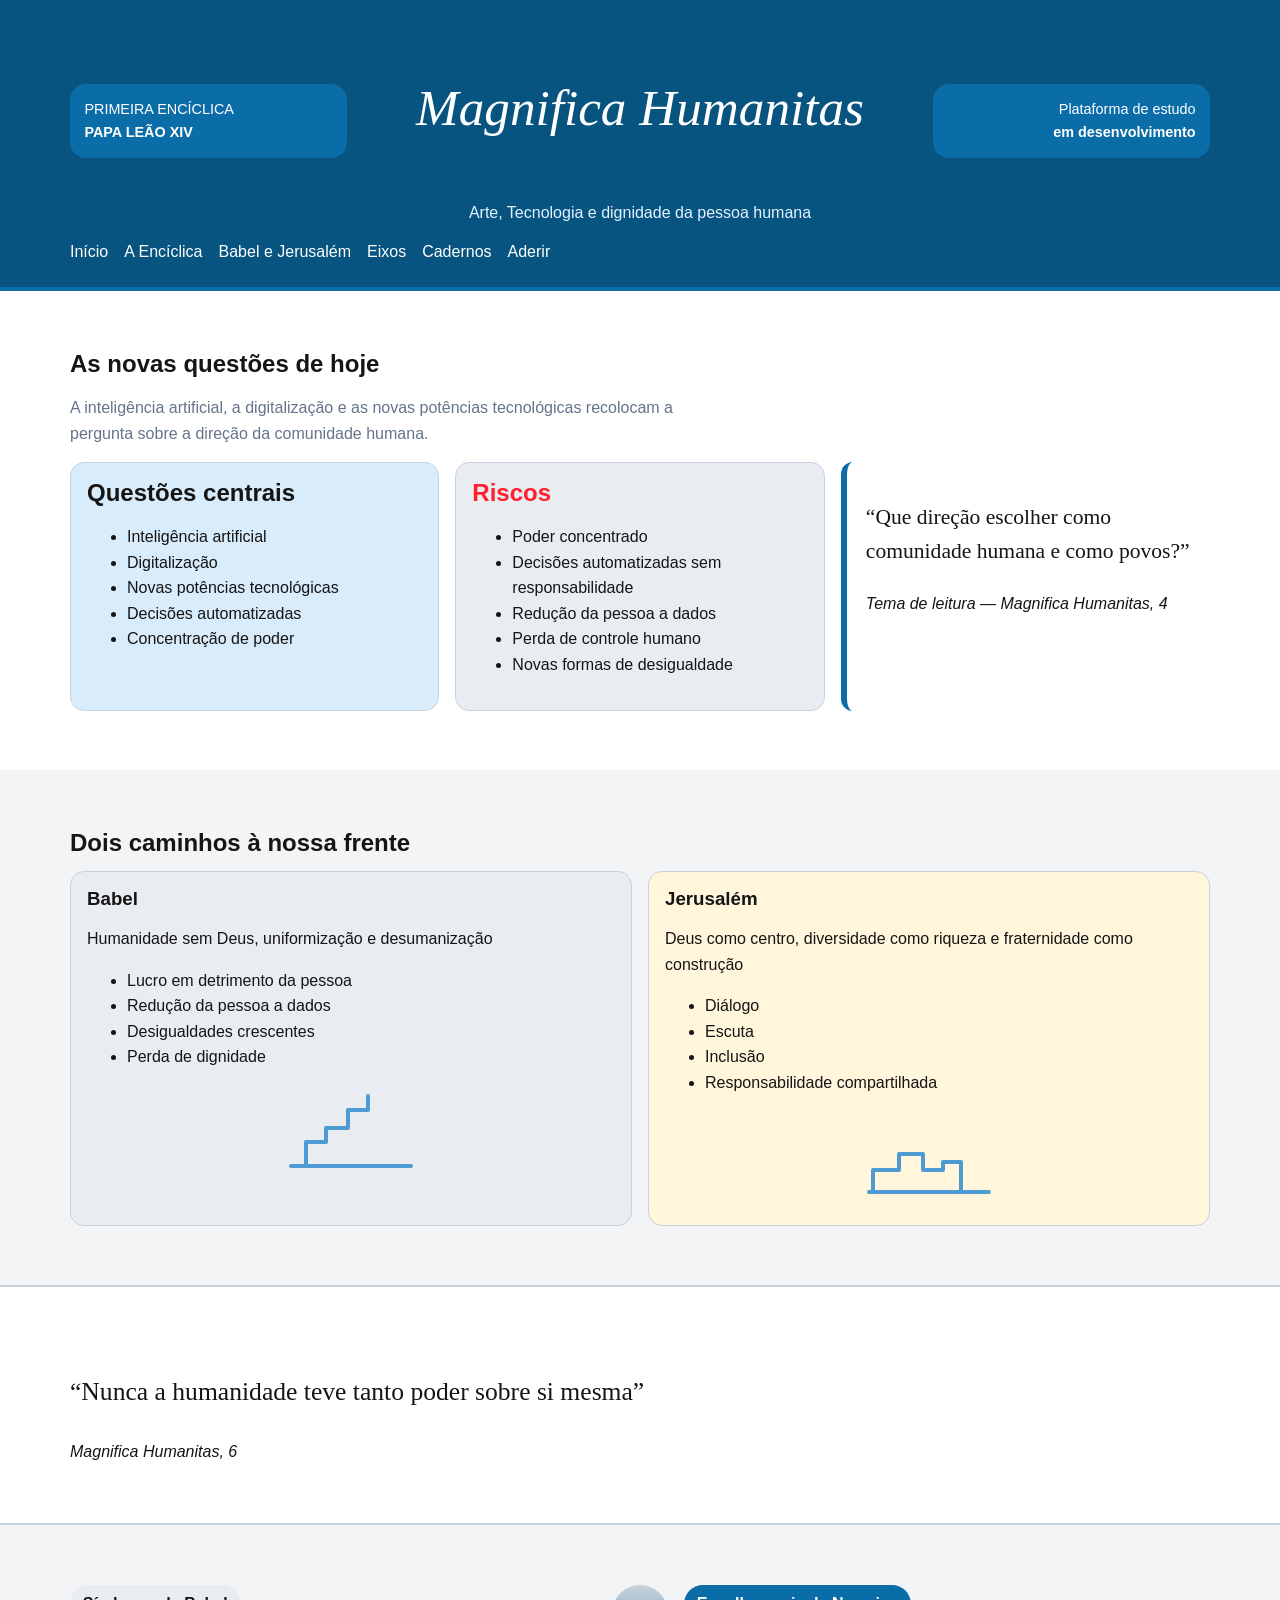
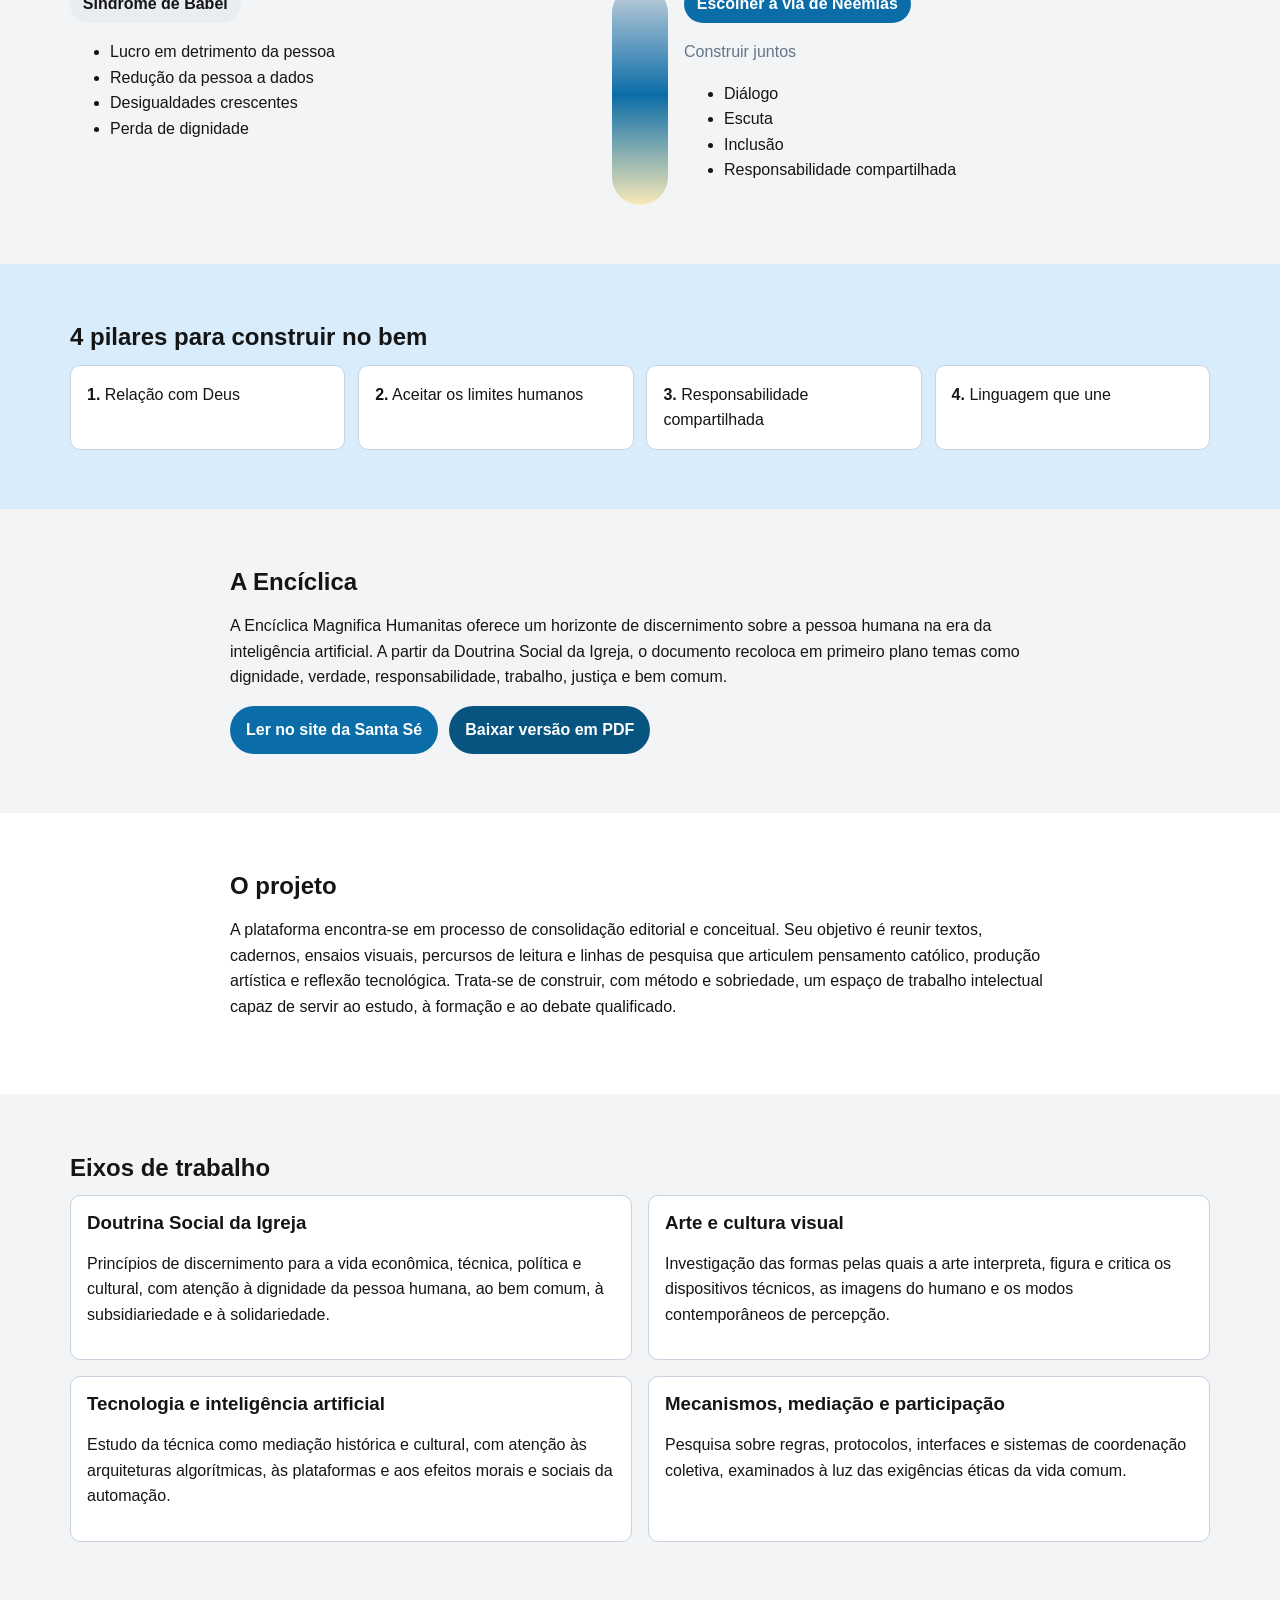
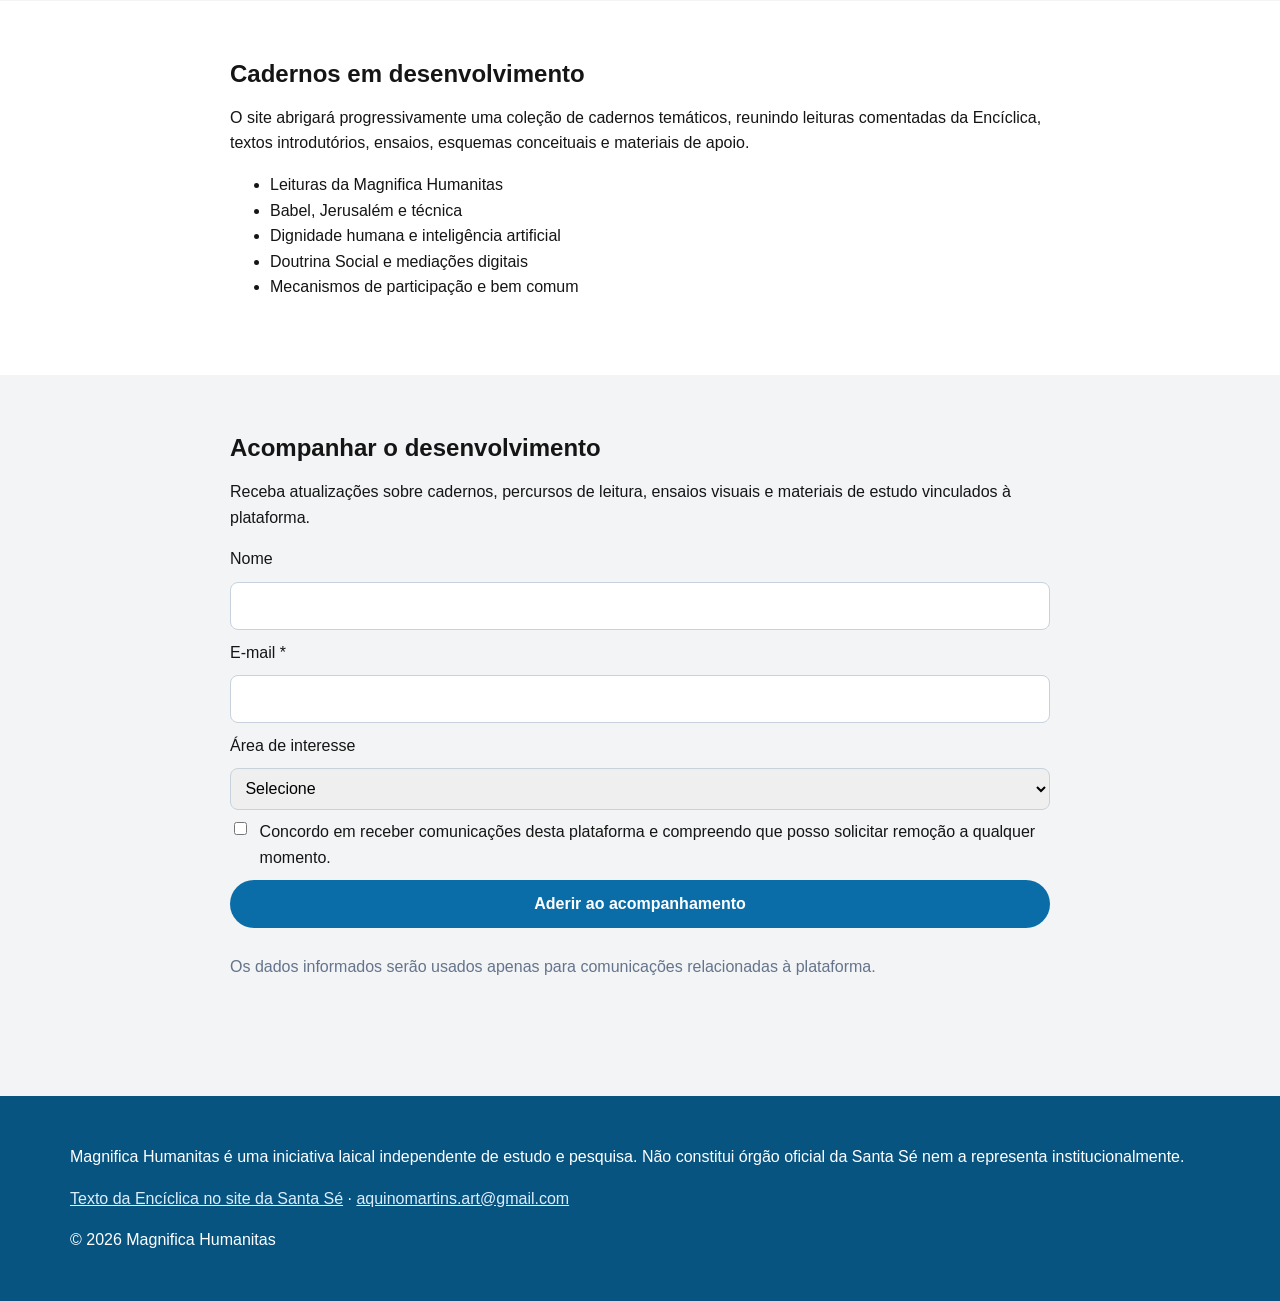
==== commit 33ca4776: "Redesenha homepage em linguagem editorial-infográfica" ====
--- a/index.html
+++ b/index.html
@@ -7,167 +7,111 @@
   <meta name="description" content="Plataforma laical independente de estudo e pesquisa sobre a Encíclica Magnifica Humanitas, Arte, Tecnologia, Doutrina Social da Igreja e mecanismos de participação." />
   <meta name="robots" content="index, follow" />
   <link rel="canonical" href="https://magnificahumanitas.com.br/" />
-
   <meta property="og:title" content="Magnifica Humanitas — Arte, Tecnologia e Dignidade Humana" />
   <meta property="og:description" content="Plataforma laical independente de estudo e pesquisa sobre a Encíclica Magnifica Humanitas, Arte, Tecnologia, Doutrina Social da Igreja e mecanismos de participação." />
   <meta property="og:type" content="website" />
   <meta property="og:url" content="https://magnificahumanitas.com.br/" />
-  <meta property="og:image" content="https://magnificahumanitas.com.br/assets/img/og-magnifica-humanitas.jpg" />
-
-  <link rel="preconnect" href="https://fonts.googleapis.com" />
-  <link rel="preconnect" href="https://fonts.gstatic.com" crossorigin />
-  <link href="https://fonts.googleapis.com/css2?family=Cormorant+Garamond:wght@500;600;700&family=Source+Sans+3:wght@400;500;600;700&display=swap" rel="stylesheet" />
+  <meta property="og:image" content="assets/img/og-magnifica-humanitas.jpg" />
   <link rel="stylesheet" href="assets/style.css" />
-
-  <!-- Google tag (gtag.js) - inserir o ID real no lugar de G-XXXXXXXXXX -->
-  <!--
-  <script async src="https://www.googletagmanager.com/gtag/js?id=G-XXXXXXXXXX"></script>
-  <script>
-  window.dataLayer = window.dataLayer || [];
-  function gtag(){dataLayer.push(arguments);}
-  gtag('js', new Date());
-  gtag('config', 'G-XXXXXXXXXX');
-  </script>
-  -->
 </head>
 <body>
   <header class="site-header" id="inicio">
-    <div class="container header-inner">
-      <a class="brand" href="#inicio" aria-label="Magnifica Humanitas - Início">
-        <strong>Magnifica Humanitas</strong>
-        <span>Arte, Tecnologia e Doutrina Social</span>
-      </a>
+    <div class="container top-grid">
+      <div class="header-chip">PRIMEIRA ENCÍCLICA<br><strong>PAPA LEÃO XIV</strong></div>
+      <div class="brand-wrap">
+        <p class="brand-title">Magnifica Humanitas</p>
+        <p class="brand-subtitle">Arte, Tecnologia e dignidade da pessoa humana</p>
+      </div>
+      <div class="header-chip align-right">Plataforma de estudo<br><strong>em desenvolvimento</strong></div>
+    </div>
+
+    <div class="container nav-row">
       <button class="menu-toggle" aria-label="Abrir menu" aria-expanded="false" aria-controls="mainNav">Menu</button>
       <nav id="mainNav" class="main-nav" aria-label="Navegação principal">
-        <a href="#inicio">Início</a>
-        <a href="#enciclica">A Encíclica</a>
-        <a href="#projeto">O Projeto</a>
-        <a href="#eixos">Eixos</a>
-        <a href="#cadernos">Cadernos</a>
-        <a href="#aderir">Aderir</a>
-        <a href="#contato">Contato</a>
+        <a href="#inicio" data-event="nav_click">Início</a>
+        <a href="#enciclica" data-event="nav_click">A Encíclica</a>
+        <a href="#babel-jerusalem" data-event="nav_click">Babel e Jerusalém</a>
+        <a href="#eixos" data-event="nav_click">Eixos</a>
+        <a href="#cadernos" data-event="nav_click">Cadernos</a>
+        <a href="#aderir" data-event="nav_click">Aderir</a>
       </nav>
     </div>
   </header>
 
   <main>
-    <section class="hero-sistine" aria-label="Seção principal">
-      <!-- Substituir assets/img/capela-sistina-hero.jpg por arquivo devidamente licenciado. -->
-      <div class="hero-overlay"></div>
-      <div class="container hero-content reveal-up">
-        <p class="kicker">Entre a criação, a técnica e a pessoa humana</p>
-        <h1>Magnifica Humanitas</h1>
-        <p class="subtitle">Arte, Tecnologia e dignidade da pessoa humana</p>
-        <p class="lead">Plataforma cultural e acadêmica em desenvolvimento, dedicada ao estudo da Encíclica Magnifica Humanitas e às suas ressonâncias na Arte, na Tecnologia e na organização da vida comum.</p>
-        <div class="hero-actions">
-          <a class="btn btn-primary" href="#enciclica" data-event="read_vatican" aria-label="Ler a Encíclica">Ler a Encíclica</a>
-          <a class="btn btn-secondary" href="#projeto" data-event="hero_project_click" aria-label="Conhecer o Projeto">Conhecer o Projeto</a>
-        </div>
-        <p class="hero-note">Iniciativa laical independente de estudo e pesquisa.</p>
-      </div>
-    </section>
-
-    <section class="section" id="apresentacao">
-      <div class="container content-narrow">
-        <h2>Uma iniciativa de estudo e desenvolvimento</h2>
-        <p>Magnifica Humanitas nasce como uma plataforma laical de pesquisa, documentação e formação, dedicada ao diálogo entre a tradição intelectual católica, a cultura contemporânea e os problemas emergentes da técnica. Seu ponto de partida é a Encíclica de Leão XIV, tomada não apenas como documento a ser divulgado, mas como princípio de reflexão para um trabalho continuado de leitura, elaboração e aprofundamento.</p>
-      </div>
-    </section>
-
-    <section class="section section-alt" id="enciclica">
-      <div class="container content-narrow">
-        <h2>A Encíclica</h2>
-        <p>A Encíclica Magnifica Humanitas oferece um horizonte de discernimento sobre a pessoa humana na era da inteligência artificial. A partir da Doutrina Social da Igreja, o documento recoloca em primeiro plano temas como dignidade, verdade, responsabilidade, trabalho, justiça e bem comum, convocando uma leitura atenta das transformações técnicas do presente.</p>
-        <div class="inline-actions">
-          <a class="btn btn-primary" href="https://www.vatican.va" target="_blank" rel="noopener noreferrer" data-event="read_vatican">Ler no site da Santa Sé</a>
-          <a class="btn btn-secondary" href="assets/docs/magnifica-humanitas.pdf" target="_blank" rel="noopener" data-event="download_pdf">Baixar versão em PDF</a>
+    <section class="section hero-infografico">
+      <div class="container">
+        <h1>As novas questões de hoje</h1>
+        <p class="lead">A inteligência artificial, a digitalização e as novas potências tecnológicas recolocam a pergunta sobre a direção da comunidade humana.</p>
+        <div class="hero-grid">
+          <article class="info-card">
+            <h2>Questões centrais</h2>
+            <ul>
+              <li>Inteligência artificial</li><li>Digitalização</li><li>Novas potências tecnológicas</li><li>Decisões automatizadas</li><li>Concentração de poder</li>
+            </ul>
+          </article>
+          <article class="info-card risk-card">
+            <h2>Riscos</h2>
+            <ul>
+              <li>Poder concentrado</li><li>Decisões automatizadas sem responsabilidade</li><li>Redução da pessoa a dados</li><li>Perda de controle humano</li><li>Novas formas de desigualdade</li>
+            </ul>
+          </article>
+          <blockquote class="hero-quote">
+            <p>“Que direção escolher como comunidade humana e como povos?”</p>
+            <!-- Confirmar citação literal e referência antes da publicação final. -->
+            <cite>Tema de leitura — Magnifica Humanitas, 4</cite>
+          </blockquote>
         </div>
       </div>
     </section>
 
-    <section class="section" id="projeto">
-      <div class="container content-narrow">
-        <h2>O projeto</h2>
-        <p>A plataforma encontra-se em processo de consolidação editorial e conceitual. Seu objetivo é reunir textos, cadernos, ensaios visuais, percursos de leitura e linhas de pesquisa que articulem pensamento católico, produção artística e reflexão tecnológica. Trata-se de construir, com método e sobriedade, um espaço de trabalho intelectual capaz de servir ao estudo, à formação e ao debate qualificado.</p>
-      </div>
-    </section>
-
-    <section class="section section-alt" id="eixos">
+    <section class="section" id="babel-jerusalem">
       <div class="container">
-        <h2>Eixos de trabalho</h2>
-        <div class="cards-grid">
-          <article class="card"><h3>Doutrina Social da Igreja</h3><p>Princípios de discernimento para a vida econômica, técnica, política e cultural, com atenção especial à dignidade da pessoa humana, ao bem comum, à subsidiariedade e à solidariedade.</p></article>
-          <article class="card"><h3>Arte e cultura visual</h3><p>Investigação das formas pelas quais a arte interpreta, figura e critica os dispositivos técnicos, as imagens do humano e os modos contemporâneos de percepção.</p></article>
-          <article class="card"><h3>Tecnologia e inteligência artificial</h3><p>Estudo da técnica como mediação histórica e cultural, com atenção às novas arquiteturas algorítmicas, às plataformas e aos efeitos morais e sociais da automação.</p></article>
-          <article class="card"><h3>Mecanismos, mediação e participação</h3><p>Pesquisa sobre regras, protocolos, interfaces e sistemas de coordenação coletiva, examinados à luz das exigências éticas da vida comum e da tradição intelectual católica.</p></article>
+        <h2>Dois caminhos à nossa frente</h2>
+        <div class="duo-cards">
+          <article class="path-card babel">
+            <h3>Babel</h3><p>Humanidade sem Deus, uniformização e desumanização</p>
+            <ul><li>Lucro em detrimento da pessoa</li><li>Redução da pessoa a dados</li><li>Desigualdades crescentes</li><li>Perda de dignidade</li></ul>
+            <svg aria-hidden="true" viewBox="0 0 160 90"><path d="M20 80h120M35 80V56h20V42h22V24h20V10"/></svg>
+          </article>
+          <article class="path-card jerusalem">
+            <h3>Jerusalém</h3><p>Deus como centro, diversidade como riqueza e fraternidade como construção</p>
+            <ul><li>Diálogo</li><li>Escuta</li><li>Inclusão</li><li>Responsabilidade compartilhada</li></ul>
+            <svg aria-hidden="true" viewBox="0 0 160 90"><path d="M20 80h120M24 80V58h26V42h24V58h20V50h18V80"/></svg>
+          </article>
         </div>
       </div>
     </section>
 
-    <section class="section" id="cadernos">
-      <div class="container content-narrow">
-        <h2>Cadernos em desenvolvimento</h2>
-        <p>O site abrigará progressivamente uma coleção de cadernos temáticos, reunindo leituras comentadas da Encíclica, textos introdutórios, ensaios, esquemas conceituais e materiais de apoio voltados ao estudo da relação entre fé, cultura, técnica e sociedade.</p>
-        <ul class="elegant-list">
-          <li>Leituras da Magnifica Humanitas</li>
-          <li>Arte e técnica</li>
-          <li>Dignidade humana e inteligência artificial</li>
-          <li>Doutrina Social e mediações digitais</li>
-          <li>Mecanismos de participação e bem comum</li>
-        </ul>
+    <section class="quote-band section">
+      <div class="container">
+        <!-- Confirmar citação literal e número antes da publicação final. -->
+        <blockquote><p>“Nunca a humanidade teve tanto poder sobre si mesma”</p><cite>Magnifica Humanitas, 6</cite></blockquote>
       </div>
     </section>
 
-    <section class="section section-alt" id="aderir">
-      <div class="container content-narrow">
-        <h2>Acompanhar o desenvolvimento</h2>
-        <p>Receba atualizações sobre os cadernos, percursos de leitura, ensaios visuais e materiais de estudo vinculados à plataforma Magnifica Humanitas.</p>
-
-        <form id="adhesionForm" action="subscribe.php" method="POST" data-event="adhesion_submit">
-          <label for="name">Nome</label>
-          <input id="name" type="text" name="name" autocomplete="name" />
-
-          <label for="email">E-mail <span aria-hidden="true">*</span></label>
-          <input id="email" type="email" name="email" required autocomplete="email" />
-
-          <label for="interest">Área de interesse</label>
-          <select id="interest" name="interest">
-            <option value="">Selecione uma opção</option>
-            <option>Encíclica e Doutrina Social</option>
-            <option>Arte e cultura visual</option>
-            <option>Tecnologia e inteligência artificial</option>
-            <option>Mecanismos e participação</option>
-            <option>Acompanhar tudo</option>
-          </select>
-
-          <label class="checkbox-label" for="consent">
-            <input id="consent" type="checkbox" name="consent" value="1" required />
-            Concordo em receber comunicações desta plataforma e compreendo que posso solicitar remoção a qualquer momento.
-          </label>
-
-          <button class="btn btn-primary" type="submit">Aderir ao acompanhamento</button>
-          <p class="privacy-note">Os dados informados serão usados apenas para comunicações relacionadas à plataforma. A remoção poderá ser solicitada pelo contato indicado no rodapé.</p>
-          <p id="adhesionMessage" role="status" aria-live="polite"></p>
-        </form>
+    <section class="section split-vision">
+      <div class="container split-grid">
+        <div><span class="pill pill-babel">Síndrome de Babel</span><ul><li>Lucro em detrimento da pessoa</li><li>Redução da pessoa a dados</li><li>Desigualdades crescentes</li><li>Perda de dignidade</li></ul></div>
+        <div class="center-line" aria-hidden="true"></div>
+        <div><span class="pill pill-jeru">Escolher a via de Neemias</span><p class="mini">Construir juntos</p><ul><li>Diálogo</li><li>Escuta</li><li>Inclusão</li><li>Responsabilidade compartilhada</li></ul></div>
       </div>
     </section>
 
-    <section class="section" id="contato">
-      <div class="container content-narrow">
-        <h2>Um trabalho em construção</h2>
-        <p>Esta plataforma está sendo desenvolvida como um espaço de maturação intelectual e editorial. Sua vocação é oferecer um ambiente sério de estudo, formulação e diálogo, em sintonia com a tradição da Igreja e atento aos desafios concretos do presente.</p>
-      </div>
-    </section>
+    <section class="section pillars"><div class="container"><h2>4 pilares para construir no bem</h2><div class="pillars-grid"><article><strong>1.</strong> Relação com Deus</article><article><strong>2.</strong> Aceitar os limites humanos</article><article><strong>3.</strong> Responsabilidade compartilhada</article><article><strong>4.</strong> Linguagem que une</article></div></div></section>
+
+    <section class="section" id="enciclica"><div class="container content-narrow"><h2>A Encíclica</h2><p>A Encíclica Magnifica Humanitas oferece um horizonte de discernimento sobre a pessoa humana na era da inteligência artificial. A partir da Doutrina Social da Igreja, o documento recoloca em primeiro plano temas como dignidade, verdade, responsabilidade, trabalho, justiça e bem comum.</p><div class="actions"><a class="btn" href="https://www.vatican.va" target="_blank" rel="noopener noreferrer" data-event="read_vatican">Ler no site da Santa Sé</a><a class="btn btn-alt" href="assets/docs/magnifica-humanitas.pdf" target="_blank" rel="noopener" data-event="download_pdf">Baixar versão em PDF</a></div></div></section>
+
+    <section class="section gray"><div class="container content-narrow"><h2>O projeto</h2><p>A plataforma encontra-se em processo de consolidação editorial e conceitual. Seu objetivo é reunir textos, cadernos, ensaios visuais, percursos de leitura e linhas de pesquisa que articulem pensamento católico, produção artística e reflexão tecnológica. Trata-se de construir, com método e sobriedade, um espaço de trabalho intelectual capaz de servir ao estudo, à formação e ao debate qualificado.</p></div></section>
+
+    <section class="section" id="eixos"><div class="container"><h2>Eixos de trabalho</h2><div class="eixos-grid"><article><h3>Doutrina Social da Igreja</h3><p>Princípios de discernimento para a vida econômica, técnica, política e cultural, com atenção à dignidade da pessoa humana, ao bem comum, à subsidiariedade e à solidariedade.</p></article><article><h3>Arte e cultura visual</h3><p>Investigação das formas pelas quais a arte interpreta, figura e critica os dispositivos técnicos, as imagens do humano e os modos contemporâneos de percepção.</p></article><article><h3>Tecnologia e inteligência artificial</h3><p>Estudo da técnica como mediação histórica e cultural, com atenção às arquiteturas algorítmicas, às plataformas e aos efeitos morais e sociais da automação.</p></article><article><h3>Mecanismos, mediação e participação</h3><p>Pesquisa sobre regras, protocolos, interfaces e sistemas de coordenação coletiva, examinados à luz das exigências éticas da vida comum.</p></article></div></div></section>
+
+    <section class="section gray" id="cadernos"><div class="container content-narrow"><h2>Cadernos em desenvolvimento</h2><p>O site abrigará progressivamente uma coleção de cadernos temáticos, reunindo leituras comentadas da Encíclica, textos introdutórios, ensaios, esquemas conceituais e materiais de apoio.</p><ul><li>Leituras da Magnifica Humanitas</li><li>Babel, Jerusalém e técnica</li><li>Dignidade humana e inteligência artificial</li><li>Doutrina Social e mediações digitais</li><li>Mecanismos de participação e bem comum</li></ul></div></section>
+
+    <section class="section" id="aderir"><div class="container content-narrow"><h2>Acompanhar o desenvolvimento</h2><p>Receba atualizações sobre cadernos, percursos de leitura, ensaios visuais e materiais de estudo vinculados à plataforma.</p><form id="adhesionForm" action="subscribe.php" method="POST"><label for="name">Nome</label><input id="name" name="name" type="text" autocomplete="name"><label for="email">E-mail *</label><input id="email" name="email" type="email" required autocomplete="email"><label for="interest">Área de interesse</label><select id="interest" name="interest"><option value="">Selecione</option><option>Encíclica e Doutrina Social</option><option>Arte e cultura visual</option><option>Tecnologia e inteligência artificial</option><option>Mecanismos e participação</option><option>Acompanhar tudo</option></select><label class="check"><input id="consent" name="consent" type="checkbox" value="1" required>Concordo em receber comunicações desta plataforma e compreendo que posso solicitar remoção a qualquer momento.</label><button class="btn" type="submit">Aderir ao acompanhamento</button><p class="privacy-note">Os dados informados serão usados apenas para comunicações relacionadas à plataforma.</p><p id="adhesionMessage" role="status" aria-live="polite"></p></form></div></section>
   </main>
 
-  <footer class="site-footer">
-    <div class="container">
-      <p>Magnifica Humanitas é uma iniciativa laical independente de estudo e pesquisa. Não constitui órgão oficial da Santa Sé nem a representa institucionalmente.</p>
-      <p><a href="https://www.vatican.va" target="_blank" rel="noopener noreferrer">Encíclica no site da Santa Sé</a> · <a href="mailto:aquinomartins.art@gmail.com" data-event="contact_click">aquinomartins.art@gmail.com</a></p>
-      <p>&copy; <span id="currentYear"></span> Magnifica Humanitas</p>
-    </div>
-  </footer>
-
+  <footer class="site-footer" id="contato"><div class="container"><p>Magnifica Humanitas é uma iniciativa laical independente de estudo e pesquisa. Não constitui órgão oficial da Santa Sé nem a representa institucionalmente.</p><p><a href="https://www.vatican.va" target="_blank" rel="noopener noreferrer">Texto da Encíclica no site da Santa Sé</a> · <a href="mailto:aquinomartins.art@gmail.com" data-event="contact_click">aquinomartins.art@gmail.com</a></p><p>&copy; <span id="currentYear"></span> Magnifica Humanitas</p></div></footer>
   <script src="assets/script.js" defer></script>
 </body>
 </html>
--- a/assets/style.css
+++ b/assets/style.css
@@ -1,88 +1,28 @@
 :root {
-  --ivory: #f7f1e3;
-  --warm-white: #fffaf0;
-  --wine: #5b1020;
-  --deep-wine: #341018;
-  --old-gold: #b88a3b;
-  --moss: #314f3a;
-  --mineral-blue: #274d63;
-  --earth: #7a4d2b;
-  --stone: #3d3a36;
-  --muted: #6f675d;
+  --blue-main: #0b6da8; --blue-deep: #075481; --blue-soft: #4d9bd2; --blue-pale: #d8ecfb;
+  --cream: #fff6dc; --cream-strong: #f8e9b8; --gray-bg: #f2f4f6; --gray-card: #e9edf2;
+  --gray-text: #65748a; --text-main: #151515; --red-risk: #ff1f2d; --black: #000000; --white: #ffffff; --line: #c8d2dc;
 }
 * { box-sizing: border-box; }
-body {
-  margin: 0;
-  font-family: "Source Sans 3", Inter, system-ui, sans-serif;
-  color: var(--stone);
-  background: linear-gradient(180deg, var(--warm-white), var(--ivory));
-  line-height: 1.6;
-}
-.container { width: min(1120px, 92%); margin: 0 auto; }
-.content-narrow { max-width: 780px; }
-.site-header {
-  position: sticky; top: 0; z-index: 10;
-  backdrop-filter: blur(8px);
-  background: color-mix(in srgb, var(--warm-white) 88%, transparent);
-  border-bottom: 1px solid color-mix(in srgb, var(--old-gold) 35%, transparent);
-}
-.header-inner { display: flex; align-items: center; justify-content: space-between; gap: 1rem; padding: .8rem 0; }
-.brand { text-decoration: none; color: var(--deep-wine); }
-.brand strong { display: block; font-family: "Cormorant Garamond", serif; font-size: 1.6rem; }
-.brand span { font-size: .9rem; color: var(--muted); }
-.main-nav { display: flex; gap: 1rem; flex-wrap: wrap; }
-.main-nav a { text-decoration: none; color: var(--stone); font-weight: 600; }
-.main-nav a:hover, .main-nav a:focus-visible { color: var(--wine); }
-.menu-toggle { display:none; }
-.hero-sistine {
-  min-height: 92vh;
-  position: relative;
-  display: grid;
-  align-items: center;
-  color: var(--warm-white);
-  /* Substituir a imagem abaixo por arquivo da Capela Sistina devidamente licenciado. */
-  background: url("img/capela-sistina-hero.jpg") center 25% / cover no-repeat;
-}
-.hero-overlay {
-  position: absolute; inset: 0;
-  background:
-    radial-gradient(circle at 50% 45%, color-mix(in srgb, var(--ivory) 26%, transparent), transparent 58%),
-    linear-gradient(90deg, color-mix(in srgb, var(--deep-wine) 88%, transparent), transparent 50%, color-mix(in srgb, var(--mineral-blue) 85%, transparent)),
-    radial-gradient(ellipse at center, transparent 40%, color-mix(in srgb, #000 40%, transparent) 100%),
-    repeating-linear-gradient(135deg, rgba(255,250,240,.02) 0 3px, rgba(0,0,0,.02) 3px 6px);
-}
-.hero-content { position: relative; z-index: 1; border: 1px solid rgba(184,138,59,.38); padding: clamp(1.5rem,4vw,3.25rem); border-radius: 24px; background: linear-gradient(180deg, rgba(0,0,0,.26), rgba(0,0,0,.35)); box-shadow: inset 0 0 0 1px rgba(247,241,227,.12); }
-.kicker { text-transform: uppercase; letter-spacing: .08em; font-size: .82rem; margin-bottom: .4rem; color: color-mix(in srgb, var(--ivory) 85%, var(--old-gold)); }
-h1,h2,h3 { font-family: "Cormorant Garamond", Georgia, serif; line-height: 1.15; margin: 0 0 .75rem; }
-h1 { font-size: clamp(2.5rem, 7vw, 5rem); }
-h2 { font-size: clamp(2rem, 4vw, 3rem); color: var(--deep-wine); }
-.subtitle { font-size: clamp(1.2rem, 3vw, 1.8rem); margin: 0 0 1rem; }
-.lead { max-width: 65ch; }
-.hero-note { font-size: .95rem; color: color-mix(in srgb, var(--ivory) 92%, var(--old-gold)); margin-top: 1rem; }
-.hero-actions, .inline-actions { display: flex; gap: .75rem; flex-wrap: wrap; margin-top: 1.1rem; }
-.btn { display:inline-block; text-decoration:none; border-radius: 999px; padding: .68rem 1.2rem; font-weight: 700; border:1px solid transparent; }
-.btn-primary { background: var(--old-gold); color: #1e1406; }
-.btn-secondary { background: transparent; color: var(--warm-white); border-color: color-mix(in srgb, var(--old-gold) 60%, white); }
-.section { padding: clamp(3.5rem, 7vw, 6rem) 0; }
-.section-alt { background: color-mix(in srgb, var(--ivory) 72%, white); }
-.cards-grid { margin-top: 1.4rem; display:grid; gap: 1rem; grid-template-columns: repeat(auto-fit,minmax(220px,1fr)); }
-.card { background: var(--warm-white); border: 1px solid color-mix(in srgb, var(--old-gold) 40%, #fff); border-radius: 16px; padding: 1.1rem; }
-.elegant-list { padding-left: 1.2rem; }
-.elegant-list li::marker { color: var(--old-gold); }
-form { margin-top: 1rem; display:grid; gap: .55rem; }
-input, select, button { font: inherit; }
-input, select { padding: .7rem; border-radius: 10px; border:1px solid #b6aea4; background:#fff; }
-.checkbox-label { display:flex; align-items:flex-start; gap:.6rem; font-size: .95rem; }
-#adhesionMessage { min-height: 1.2em; font-weight: 600; color: var(--moss); }
-.privacy-note { font-size: .9rem; color: var(--muted); }
-.site-footer { background: var(--deep-wine); color: var(--ivory); padding: 2.2rem 0; }
-.site-footer a { color: color-mix(in srgb, var(--old-gold) 75%, white); }
-.reveal-up { animation: revealUp .8s ease-out both; }
-@keyframes revealUp { from { opacity:0; transform: translateY(14px);} to { opacity:1; transform: translateY(0);} }
-
-@media (max-width: 880px) {
-  .menu-toggle { display:block; padding:.5rem .8rem; border:1px solid #b6aea4; border-radius:8px; background:white; }
-  .main-nav { display:none; position:absolute; top:100%; right:4%; width:min(320px,92%); background:var(--warm-white); border:1px solid #d7cebf; border-radius:12px; padding:.8rem; flex-direction:column; }
-  .main-nav.open { display:flex; }
-  .hero-sistine { min-height: 82vh; background-position: center 35%; }
-}
+body { margin:0; font-family: Inter, "Source Sans 3", Arial, system-ui, sans-serif; color: var(--text-main); background: var(--gray-bg); line-height:1.6; }
+.container{width:min(1140px,92%);margin:0 auto}.section{padding:3.7rem 0}.content-narrow{max-width:820px}
+h1,h2,h3{line-height:1.2;margin:0 0 .8rem}.brand-title,.hero-quote p,.quote-band p{font-family: Georgia,"EB Garamond",serif}
+.site-header{background:var(--blue-deep);color:var(--white);padding:1rem 0 .5rem;border-bottom:4px solid var(--blue-main)}
+.top-grid{display:grid;grid-template-columns:1fr 2fr 1fr;gap:1rem;align-items:center}.header-chip{background:var(--blue-main);padding:.9rem;border-radius:16px;font-size:.9rem}.align-right{text-align:right}
+.brand-wrap{text-align:center}.brand-title{font-size:clamp(2rem,4vw,3.2rem);font-style:italic}.brand-subtitle{margin:0;color:#e4f2ff}
+.nav-row{position:relative}.menu-toggle{display:none}.main-nav{display:flex;gap:1rem;padding:.8rem 0;flex-wrap:wrap}.main-nav a{color:var(--white);text-decoration:none;border-bottom:2px solid transparent}.main-nav a:focus-visible,.main-nav a:hover{border-color:var(--cream-strong)}
+.hero-infografico{background:var(--white)}.lead{max-width:75ch;color:var(--gray-text)}.hero-grid{display:grid;grid-template-columns:1fr 1fr 1fr;gap:1rem;margin-top:1rem}
+.info-card{background:var(--blue-pale);border:1px solid var(--line);border-radius:14px;padding:1rem}.risk-card{background:var(--gray-card)}.risk-card h2{color:var(--red-risk)}
+.hero-quote{background:var(--white);border-left:6px solid var(--blue-main);padding:1rem 1rem 1rem 1.2rem;margin:0;border-radius:12px}.hero-quote p{font-size:1.35rem}
+.duo-cards{display:grid;grid-template-columns:1fr 1fr;gap:1rem}.path-card{padding:1rem;border-radius:14px;border:1px solid var(--line)}.babel{background:var(--gray-card)}.jerusalem{background:var(--cream)}
+.path-card svg{width:100%;height:90px;stroke:var(--blue-soft);fill:none;stroke-width:4;stroke-linecap:round;stroke-linejoin:round}
+.quote-band{background:var(--white);border-top:2px solid var(--line);border-bottom:2px solid var(--line)}.quote-band blockquote{margin:0}.quote-band p{font-size:1.6rem}
+.split-grid{display:grid;grid-template-columns:1fr 56px 1fr;gap:1rem;align-items:start}.center-line{height:100%;min-height:220px;background:linear-gradient(var(--line),var(--blue-main),var(--cream-strong));border-radius:999px}
+.pill{display:inline-block;padding:.4rem .8rem;border-radius:999px;font-weight:700}.pill-babel{background:var(--gray-card)}.pill-jeru{background:var(--blue-main);color:var(--white)}.mini{color:var(--gray-text)}
+.pillars{background:var(--blue-pale)}.pillars-grid{display:grid;grid-template-columns:repeat(4,1fr);gap:.8rem}.pillars-grid article{background:var(--white);padding:1rem;border-radius:10px;border:1px solid var(--line)}
+.actions{display:flex;gap:.7rem;flex-wrap:wrap}.btn{background:var(--blue-main);color:var(--white);text-decoration:none;border:0;border-radius:999px;padding:.7rem 1rem;font-weight:700;display:inline-block;cursor:pointer}.btn-alt{background:var(--blue-deep)}
+.gray{background:var(--white)}.eixos-grid{display:grid;grid-template-columns:repeat(2,1fr);gap:1rem}.eixos-grid article{background:var(--white);border:1px solid var(--line);border-radius:10px;padding:1rem}
+form{display:grid;gap:.6rem}input,select,button{font:inherit}input,select{padding:.65rem;border:1px solid var(--line);border-radius:8px}.check{display:flex;gap:.6rem;align-items:flex-start}.privacy-note{color:var(--gray-text)}
+.site-footer{background:var(--blue-deep);color:var(--white);padding:2rem 0}.site-footer a{color:#dcefff}
+@media (max-width: 920px){.hero-grid,.duo-cards,.eixos-grid{grid-template-columns:1fr 1fr}.top-grid{grid-template-columns:1fr}.align-right,.brand-wrap{text-align:left}.split-grid{grid-template-columns:1fr}}
+@media (max-width: 720px){.menu-toggle{display:block;background:var(--blue-main);color:#fff;border:1px solid #fff;border-radius:8px;padding:.4rem .7rem;margin:.6rem 0}.main-nav{display:none;flex-direction:column;background:var(--blue-deep);padding:.8rem;border-radius:10px}.main-nav.open{display:flex}.hero-grid,.duo-cards,.eixos-grid,.pillars-grid{grid-template-columns:1fr}}
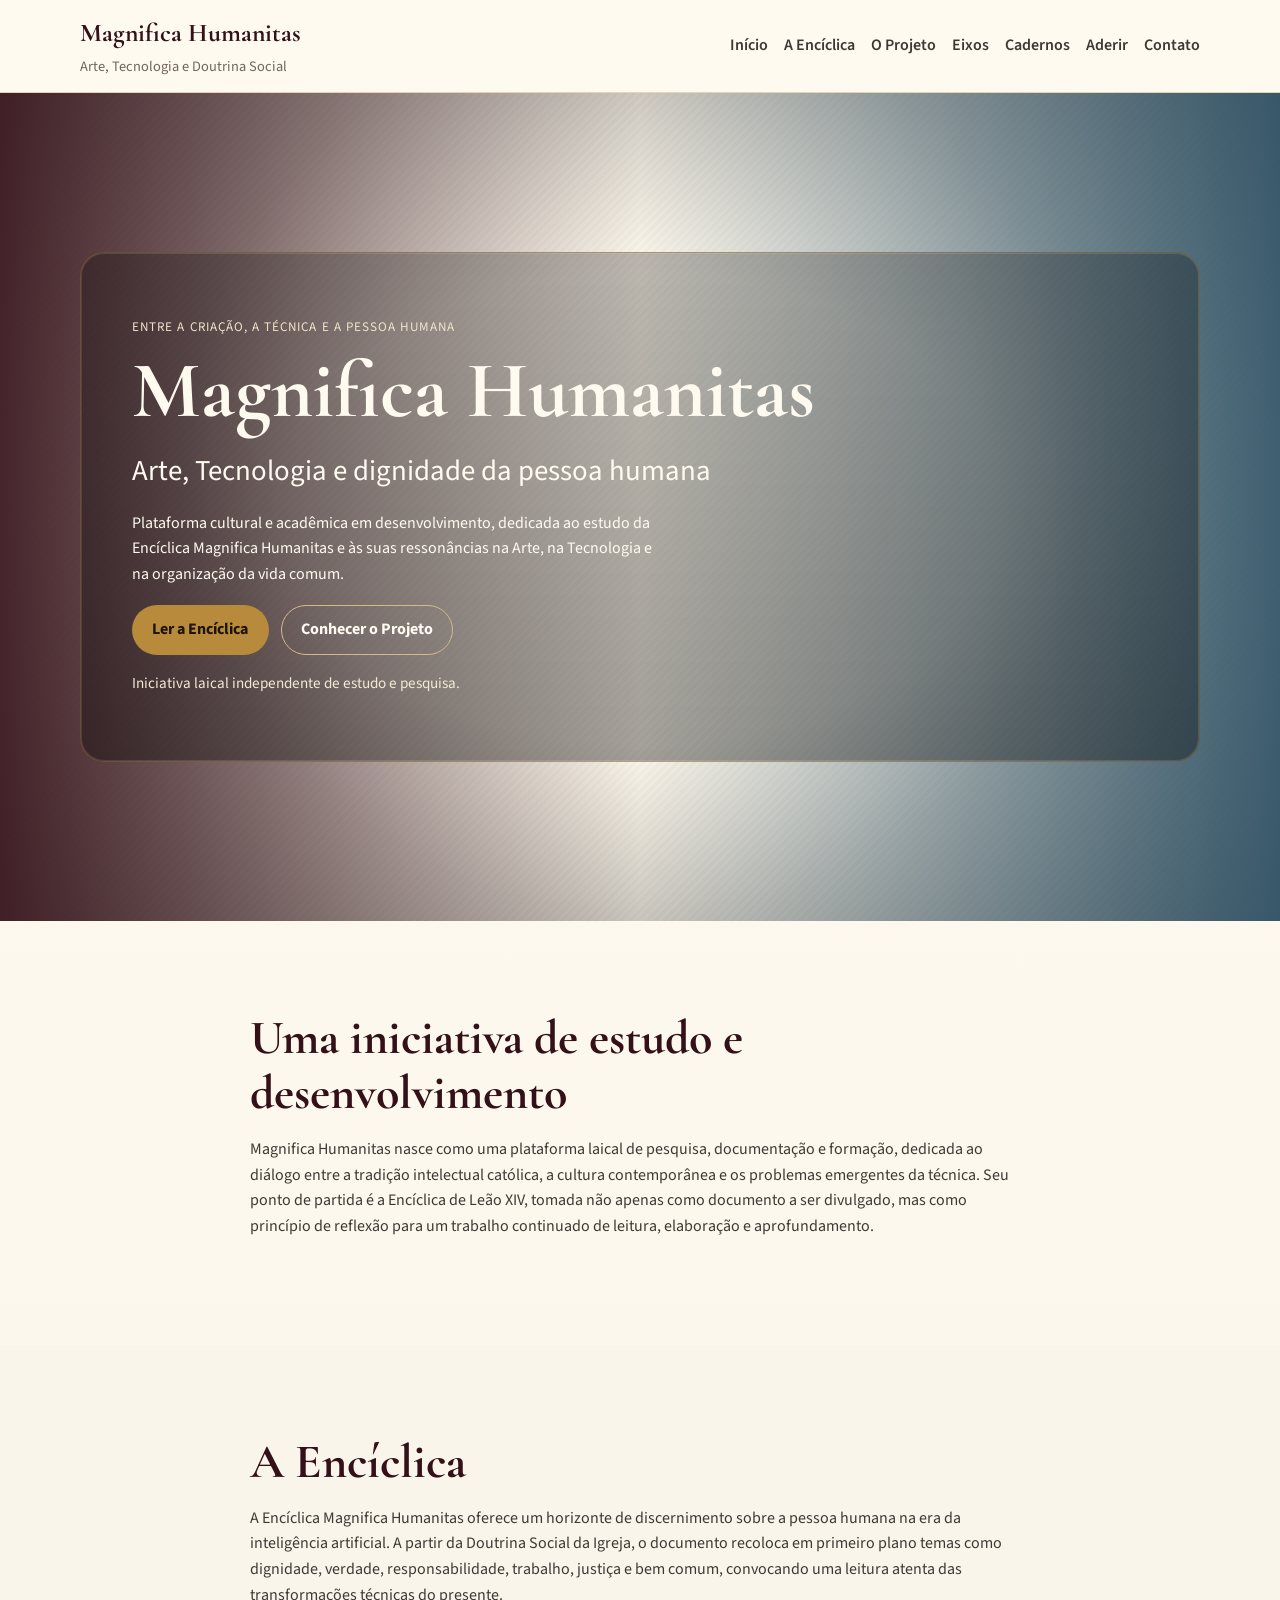
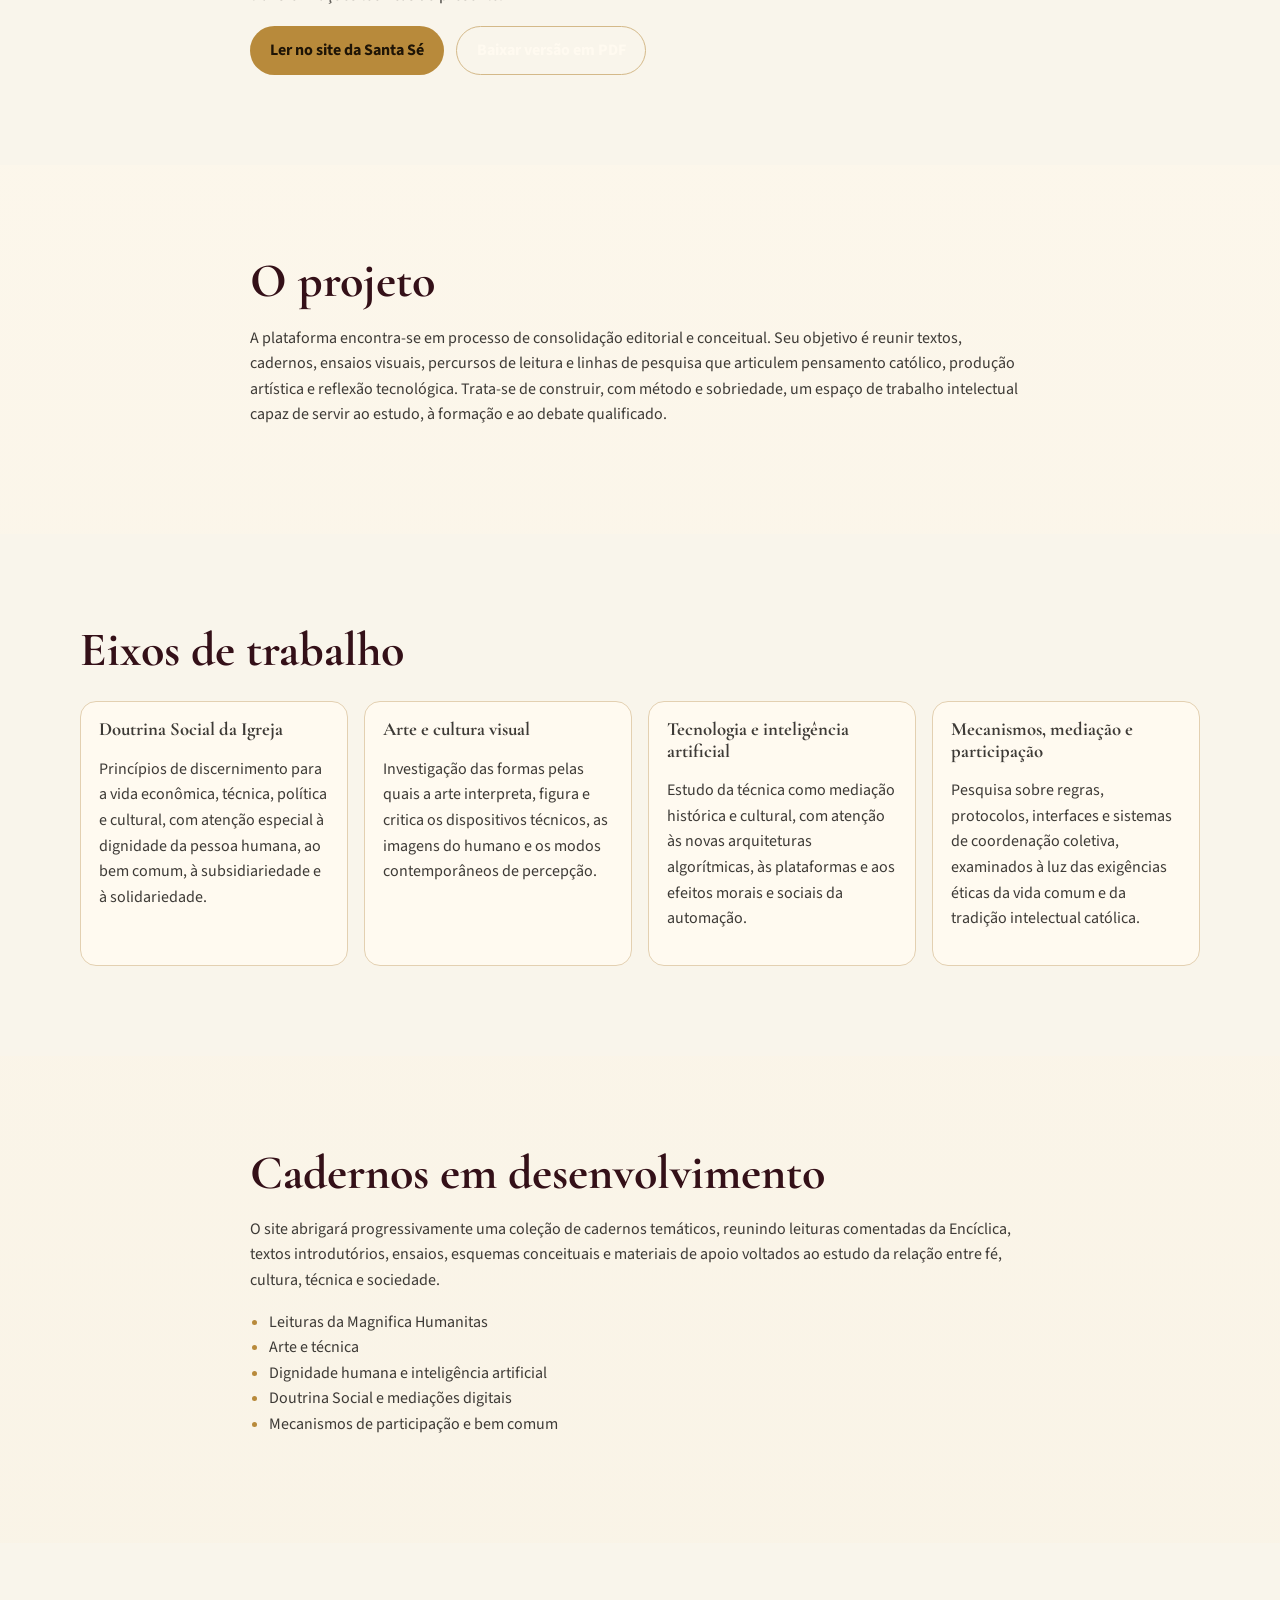
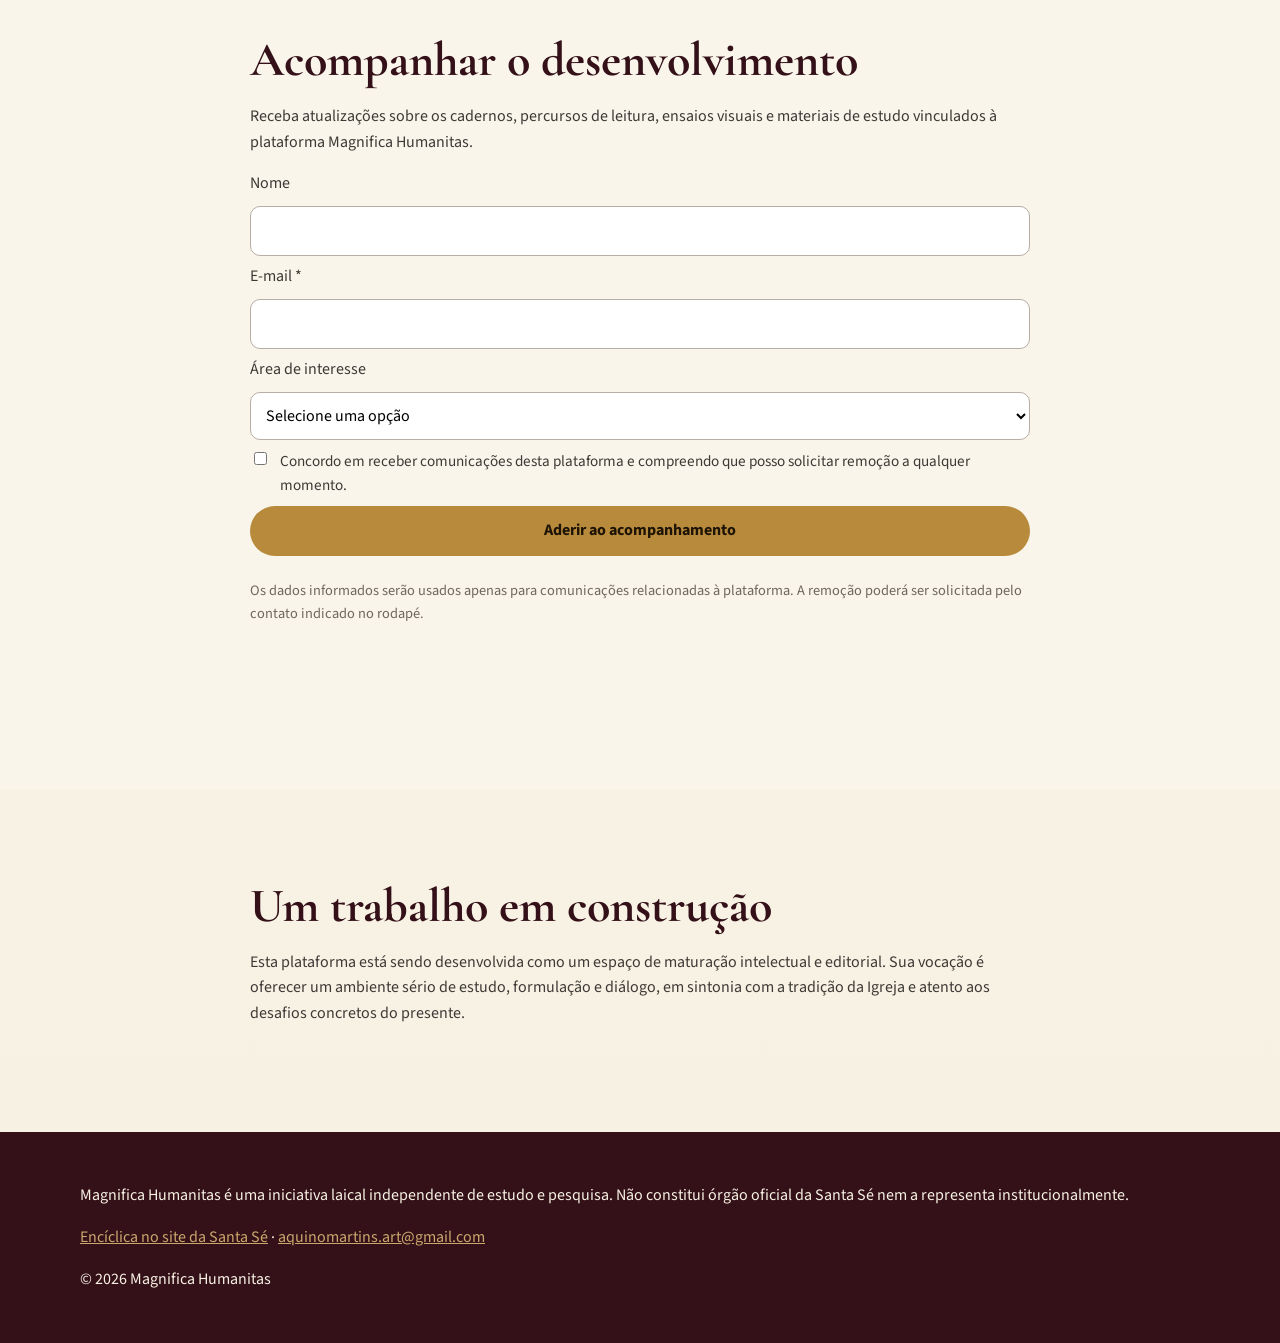
==== commit 68b7961a: "Revert "Redesenho da homepage em linguagem editorial‑infográfica"" ====
--- a/index.html
+++ b/index.html
@@ -7,111 +7,167 @@
   <meta name="description" content="Plataforma laical independente de estudo e pesquisa sobre a Encíclica Magnifica Humanitas, Arte, Tecnologia, Doutrina Social da Igreja e mecanismos de participação." />
   <meta name="robots" content="index, follow" />
   <link rel="canonical" href="https://magnificahumanitas.com.br/" />
+
   <meta property="og:title" content="Magnifica Humanitas — Arte, Tecnologia e Dignidade Humana" />
   <meta property="og:description" content="Plataforma laical independente de estudo e pesquisa sobre a Encíclica Magnifica Humanitas, Arte, Tecnologia, Doutrina Social da Igreja e mecanismos de participação." />
   <meta property="og:type" content="website" />
   <meta property="og:url" content="https://magnificahumanitas.com.br/" />
-  <meta property="og:image" content="assets/img/og-magnifica-humanitas.jpg" />
+  <meta property="og:image" content="https://magnificahumanitas.com.br/assets/img/og-magnifica-humanitas.jpg" />
+
+  <link rel="preconnect" href="https://fonts.googleapis.com" />
+  <link rel="preconnect" href="https://fonts.gstatic.com" crossorigin />
+  <link href="https://fonts.googleapis.com/css2?family=Cormorant+Garamond:wght@500;600;700&family=Source+Sans+3:wght@400;500;600;700&display=swap" rel="stylesheet" />
   <link rel="stylesheet" href="assets/style.css" />
+
+  <!-- Google tag (gtag.js) - inserir o ID real no lugar de G-XXXXXXXXXX -->
+  <!--
+  <script async src="https://www.googletagmanager.com/gtag/js?id=G-XXXXXXXXXX"></script>
+  <script>
+  window.dataLayer = window.dataLayer || [];
+  function gtag(){dataLayer.push(arguments);}
+  gtag('js', new Date());
+  gtag('config', 'G-XXXXXXXXXX');
+  </script>
+  -->
 </head>
 <body>
   <header class="site-header" id="inicio">
-    <div class="container top-grid">
-      <div class="header-chip">PRIMEIRA ENCÍCLICA<br><strong>PAPA LEÃO XIV</strong></div>
-      <div class="brand-wrap">
-        <p class="brand-title">Magnifica Humanitas</p>
-        <p class="brand-subtitle">Arte, Tecnologia e dignidade da pessoa humana</p>
-      </div>
-      <div class="header-chip align-right">Plataforma de estudo<br><strong>em desenvolvimento</strong></div>
-    </div>
-
-    <div class="container nav-row">
+    <div class="container header-inner">
+      <a class="brand" href="#inicio" aria-label="Magnifica Humanitas - Início">
+        <strong>Magnifica Humanitas</strong>
+        <span>Arte, Tecnologia e Doutrina Social</span>
+      </a>
       <button class="menu-toggle" aria-label="Abrir menu" aria-expanded="false" aria-controls="mainNav">Menu</button>
       <nav id="mainNav" class="main-nav" aria-label="Navegação principal">
-        <a href="#inicio" data-event="nav_click">Início</a>
-        <a href="#enciclica" data-event="nav_click">A Encíclica</a>
-        <a href="#babel-jerusalem" data-event="nav_click">Babel e Jerusalém</a>
-        <a href="#eixos" data-event="nav_click">Eixos</a>
-        <a href="#cadernos" data-event="nav_click">Cadernos</a>
-        <a href="#aderir" data-event="nav_click">Aderir</a>
+        <a href="#inicio">Início</a>
+        <a href="#enciclica">A Encíclica</a>
+        <a href="#projeto">O Projeto</a>
+        <a href="#eixos">Eixos</a>
+        <a href="#cadernos">Cadernos</a>
+        <a href="#aderir">Aderir</a>
+        <a href="#contato">Contato</a>
       </nav>
     </div>
   </header>
 
   <main>
-    <section class="section hero-infografico">
-      <div class="container">
-        <h1>As novas questões de hoje</h1>
-        <p class="lead">A inteligência artificial, a digitalização e as novas potências tecnológicas recolocam a pergunta sobre a direção da comunidade humana.</p>
-        <div class="hero-grid">
-          <article class="info-card">
-            <h2>Questões centrais</h2>
-            <ul>
-              <li>Inteligência artificial</li><li>Digitalização</li><li>Novas potências tecnológicas</li><li>Decisões automatizadas</li><li>Concentração de poder</li>
-            </ul>
-          </article>
-          <article class="info-card risk-card">
-            <h2>Riscos</h2>
-            <ul>
-              <li>Poder concentrado</li><li>Decisões automatizadas sem responsabilidade</li><li>Redução da pessoa a dados</li><li>Perda de controle humano</li><li>Novas formas de desigualdade</li>
-            </ul>
-          </article>
-          <blockquote class="hero-quote">
-            <p>“Que direção escolher como comunidade humana e como povos?”</p>
-            <!-- Confirmar citação literal e referência antes da publicação final. -->
-            <cite>Tema de leitura — Magnifica Humanitas, 4</cite>
-          </blockquote>
+    <section class="hero-sistine" aria-label="Seção principal">
+      <!-- Substituir assets/img/capela-sistina-hero.jpg por arquivo devidamente licenciado. -->
+      <div class="hero-overlay"></div>
+      <div class="container hero-content reveal-up">
+        <p class="kicker">Entre a criação, a técnica e a pessoa humana</p>
+        <h1>Magnifica Humanitas</h1>
+        <p class="subtitle">Arte, Tecnologia e dignidade da pessoa humana</p>
+        <p class="lead">Plataforma cultural e acadêmica em desenvolvimento, dedicada ao estudo da Encíclica Magnifica Humanitas e às suas ressonâncias na Arte, na Tecnologia e na organização da vida comum.</p>
+        <div class="hero-actions">
+          <a class="btn btn-primary" href="#enciclica" data-event="read_vatican" aria-label="Ler a Encíclica">Ler a Encíclica</a>
+          <a class="btn btn-secondary" href="#projeto" data-event="hero_project_click" aria-label="Conhecer o Projeto">Conhecer o Projeto</a>
+        </div>
+        <p class="hero-note">Iniciativa laical independente de estudo e pesquisa.</p>
+      </div>
+    </section>
+
+    <section class="section" id="apresentacao">
+      <div class="container content-narrow">
+        <h2>Uma iniciativa de estudo e desenvolvimento</h2>
+        <p>Magnifica Humanitas nasce como uma plataforma laical de pesquisa, documentação e formação, dedicada ao diálogo entre a tradição intelectual católica, a cultura contemporânea e os problemas emergentes da técnica. Seu ponto de partida é a Encíclica de Leão XIV, tomada não apenas como documento a ser divulgado, mas como princípio de reflexão para um trabalho continuado de leitura, elaboração e aprofundamento.</p>
+      </div>
+    </section>
+
+    <section class="section section-alt" id="enciclica">
+      <div class="container content-narrow">
+        <h2>A Encíclica</h2>
+        <p>A Encíclica Magnifica Humanitas oferece um horizonte de discernimento sobre a pessoa humana na era da inteligência artificial. A partir da Doutrina Social da Igreja, o documento recoloca em primeiro plano temas como dignidade, verdade, responsabilidade, trabalho, justiça e bem comum, convocando uma leitura atenta das transformações técnicas do presente.</p>
+        <div class="inline-actions">
+          <a class="btn btn-primary" href="https://www.vatican.va" target="_blank" rel="noopener noreferrer" data-event="read_vatican">Ler no site da Santa Sé</a>
+          <a class="btn btn-secondary" href="assets/docs/magnifica-humanitas.pdf" target="_blank" rel="noopener" data-event="download_pdf">Baixar versão em PDF</a>
         </div>
       </div>
     </section>
 
-    <section class="section" id="babel-jerusalem">
+    <section class="section" id="projeto">
+      <div class="container content-narrow">
+        <h2>O projeto</h2>
+        <p>A plataforma encontra-se em processo de consolidação editorial e conceitual. Seu objetivo é reunir textos, cadernos, ensaios visuais, percursos de leitura e linhas de pesquisa que articulem pensamento católico, produção artística e reflexão tecnológica. Trata-se de construir, com método e sobriedade, um espaço de trabalho intelectual capaz de servir ao estudo, à formação e ao debate qualificado.</p>
+      </div>
+    </section>
+
+    <section class="section section-alt" id="eixos">
       <div class="container">
-        <h2>Dois caminhos à nossa frente</h2>
-        <div class="duo-cards">
-          <article class="path-card babel">
-            <h3>Babel</h3><p>Humanidade sem Deus, uniformização e desumanização</p>
-            <ul><li>Lucro em detrimento da pessoa</li><li>Redução da pessoa a dados</li><li>Desigualdades crescentes</li><li>Perda de dignidade</li></ul>
-            <svg aria-hidden="true" viewBox="0 0 160 90"><path d="M20 80h120M35 80V56h20V42h22V24h20V10"/></svg>
-          </article>
-          <article class="path-card jerusalem">
-            <h3>Jerusalém</h3><p>Deus como centro, diversidade como riqueza e fraternidade como construção</p>
-            <ul><li>Diálogo</li><li>Escuta</li><li>Inclusão</li><li>Responsabilidade compartilhada</li></ul>
-            <svg aria-hidden="true" viewBox="0 0 160 90"><path d="M20 80h120M24 80V58h26V42h24V58h20V50h18V80"/></svg>
-          </article>
+        <h2>Eixos de trabalho</h2>
+        <div class="cards-grid">
+          <article class="card"><h3>Doutrina Social da Igreja</h3><p>Princípios de discernimento para a vida econômica, técnica, política e cultural, com atenção especial à dignidade da pessoa humana, ao bem comum, à subsidiariedade e à solidariedade.</p></article>
+          <article class="card"><h3>Arte e cultura visual</h3><p>Investigação das formas pelas quais a arte interpreta, figura e critica os dispositivos técnicos, as imagens do humano e os modos contemporâneos de percepção.</p></article>
+          <article class="card"><h3>Tecnologia e inteligência artificial</h3><p>Estudo da técnica como mediação histórica e cultural, com atenção às novas arquiteturas algorítmicas, às plataformas e aos efeitos morais e sociais da automação.</p></article>
+          <article class="card"><h3>Mecanismos, mediação e participação</h3><p>Pesquisa sobre regras, protocolos, interfaces e sistemas de coordenação coletiva, examinados à luz das exigências éticas da vida comum e da tradição intelectual católica.</p></article>
         </div>
       </div>
     </section>
 
-    <section class="quote-band section">
-      <div class="container">
-        <!-- Confirmar citação literal e número antes da publicação final. -->
-        <blockquote><p>“Nunca a humanidade teve tanto poder sobre si mesma”</p><cite>Magnifica Humanitas, 6</cite></blockquote>
+    <section class="section" id="cadernos">
+      <div class="container content-narrow">
+        <h2>Cadernos em desenvolvimento</h2>
+        <p>O site abrigará progressivamente uma coleção de cadernos temáticos, reunindo leituras comentadas da Encíclica, textos introdutórios, ensaios, esquemas conceituais e materiais de apoio voltados ao estudo da relação entre fé, cultura, técnica e sociedade.</p>
+        <ul class="elegant-list">
+          <li>Leituras da Magnifica Humanitas</li>
+          <li>Arte e técnica</li>
+          <li>Dignidade humana e inteligência artificial</li>
+          <li>Doutrina Social e mediações digitais</li>
+          <li>Mecanismos de participação e bem comum</li>
+        </ul>
       </div>
     </section>
 
-    <section class="section split-vision">
-      <div class="container split-grid">
-        <div><span class="pill pill-babel">Síndrome de Babel</span><ul><li>Lucro em detrimento da pessoa</li><li>Redução da pessoa a dados</li><li>Desigualdades crescentes</li><li>Perda de dignidade</li></ul></div>
-        <div class="center-line" aria-hidden="true"></div>
-        <div><span class="pill pill-jeru">Escolher a via de Neemias</span><p class="mini">Construir juntos</p><ul><li>Diálogo</li><li>Escuta</li><li>Inclusão</li><li>Responsabilidade compartilhada</li></ul></div>
+    <section class="section section-alt" id="aderir">
+      <div class="container content-narrow">
+        <h2>Acompanhar o desenvolvimento</h2>
+        <p>Receba atualizações sobre os cadernos, percursos de leitura, ensaios visuais e materiais de estudo vinculados à plataforma Magnifica Humanitas.</p>
+
+        <form id="adhesionForm" action="subscribe.php" method="POST" data-event="adhesion_submit">
+          <label for="name">Nome</label>
+          <input id="name" type="text" name="name" autocomplete="name" />
+
+          <label for="email">E-mail <span aria-hidden="true">*</span></label>
+          <input id="email" type="email" name="email" required autocomplete="email" />
+
+          <label for="interest">Área de interesse</label>
+          <select id="interest" name="interest">
+            <option value="">Selecione uma opção</option>
+            <option>Encíclica e Doutrina Social</option>
+            <option>Arte e cultura visual</option>
+            <option>Tecnologia e inteligência artificial</option>
+            <option>Mecanismos e participação</option>
+            <option>Acompanhar tudo</option>
+          </select>
+
+          <label class="checkbox-label" for="consent">
+            <input id="consent" type="checkbox" name="consent" value="1" required />
+            Concordo em receber comunicações desta plataforma e compreendo que posso solicitar remoção a qualquer momento.
+          </label>
+
+          <button class="btn btn-primary" type="submit">Aderir ao acompanhamento</button>
+          <p class="privacy-note">Os dados informados serão usados apenas para comunicações relacionadas à plataforma. A remoção poderá ser solicitada pelo contato indicado no rodapé.</p>
+          <p id="adhesionMessage" role="status" aria-live="polite"></p>
+        </form>
       </div>
     </section>
 
-    <section class="section pillars"><div class="container"><h2>4 pilares para construir no bem</h2><div class="pillars-grid"><article><strong>1.</strong> Relação com Deus</article><article><strong>2.</strong> Aceitar os limites humanos</article><article><strong>3.</strong> Responsabilidade compartilhada</article><article><strong>4.</strong> Linguagem que une</article></div></div></section>
-
-    <section class="section" id="enciclica"><div class="container content-narrow"><h2>A Encíclica</h2><p>A Encíclica Magnifica Humanitas oferece um horizonte de discernimento sobre a pessoa humana na era da inteligência artificial. A partir da Doutrina Social da Igreja, o documento recoloca em primeiro plano temas como dignidade, verdade, responsabilidade, trabalho, justiça e bem comum.</p><div class="actions"><a class="btn" href="https://www.vatican.va" target="_blank" rel="noopener noreferrer" data-event="read_vatican">Ler no site da Santa Sé</a><a class="btn btn-alt" href="assets/docs/magnifica-humanitas.pdf" target="_blank" rel="noopener" data-event="download_pdf">Baixar versão em PDF</a></div></div></section>
-
-    <section class="section gray"><div class="container content-narrow"><h2>O projeto</h2><p>A plataforma encontra-se em processo de consolidação editorial e conceitual. Seu objetivo é reunir textos, cadernos, ensaios visuais, percursos de leitura e linhas de pesquisa que articulem pensamento católico, produção artística e reflexão tecnológica. Trata-se de construir, com método e sobriedade, um espaço de trabalho intelectual capaz de servir ao estudo, à formação e ao debate qualificado.</p></div></section>
-
-    <section class="section" id="eixos"><div class="container"><h2>Eixos de trabalho</h2><div class="eixos-grid"><article><h3>Doutrina Social da Igreja</h3><p>Princípios de discernimento para a vida econômica, técnica, política e cultural, com atenção à dignidade da pessoa humana, ao bem comum, à subsidiariedade e à solidariedade.</p></article><article><h3>Arte e cultura visual</h3><p>Investigação das formas pelas quais a arte interpreta, figura e critica os dispositivos técnicos, as imagens do humano e os modos contemporâneos de percepção.</p></article><article><h3>Tecnologia e inteligência artificial</h3><p>Estudo da técnica como mediação histórica e cultural, com atenção às arquiteturas algorítmicas, às plataformas e aos efeitos morais e sociais da automação.</p></article><article><h3>Mecanismos, mediação e participação</h3><p>Pesquisa sobre regras, protocolos, interfaces e sistemas de coordenação coletiva, examinados à luz das exigências éticas da vida comum.</p></article></div></div></section>
-
-    <section class="section gray" id="cadernos"><div class="container content-narrow"><h2>Cadernos em desenvolvimento</h2><p>O site abrigará progressivamente uma coleção de cadernos temáticos, reunindo leituras comentadas da Encíclica, textos introdutórios, ensaios, esquemas conceituais e materiais de apoio.</p><ul><li>Leituras da Magnifica Humanitas</li><li>Babel, Jerusalém e técnica</li><li>Dignidade humana e inteligência artificial</li><li>Doutrina Social e mediações digitais</li><li>Mecanismos de participação e bem comum</li></ul></div></section>
-
-    <section class="section" id="aderir"><div class="container content-narrow"><h2>Acompanhar o desenvolvimento</h2><p>Receba atualizações sobre cadernos, percursos de leitura, ensaios visuais e materiais de estudo vinculados à plataforma.</p><form id="adhesionForm" action="subscribe.php" method="POST"><label for="name">Nome</label><input id="name" name="name" type="text" autocomplete="name"><label for="email">E-mail *</label><input id="email" name="email" type="email" required autocomplete="email"><label for="interest">Área de interesse</label><select id="interest" name="interest"><option value="">Selecione</option><option>Encíclica e Doutrina Social</option><option>Arte e cultura visual</option><option>Tecnologia e inteligência artificial</option><option>Mecanismos e participação</option><option>Acompanhar tudo</option></select><label class="check"><input id="consent" name="consent" type="checkbox" value="1" required>Concordo em receber comunicações desta plataforma e compreendo que posso solicitar remoção a qualquer momento.</label><button class="btn" type="submit">Aderir ao acompanhamento</button><p class="privacy-note">Os dados informados serão usados apenas para comunicações relacionadas à plataforma.</p><p id="adhesionMessage" role="status" aria-live="polite"></p></form></div></section>
+    <section class="section" id="contato">
+      <div class="container content-narrow">
+        <h2>Um trabalho em construção</h2>
+        <p>Esta plataforma está sendo desenvolvida como um espaço de maturação intelectual e editorial. Sua vocação é oferecer um ambiente sério de estudo, formulação e diálogo, em sintonia com a tradição da Igreja e atento aos desafios concretos do presente.</p>
+      </div>
+    </section>
   </main>
 
-  <footer class="site-footer" id="contato"><div class="container"><p>Magnifica Humanitas é uma iniciativa laical independente de estudo e pesquisa. Não constitui órgão oficial da Santa Sé nem a representa institucionalmente.</p><p><a href="https://www.vatican.va" target="_blank" rel="noopener noreferrer">Texto da Encíclica no site da Santa Sé</a> · <a href="mailto:aquinomartins.art@gmail.com" data-event="contact_click">aquinomartins.art@gmail.com</a></p><p>&copy; <span id="currentYear"></span> Magnifica Humanitas</p></div></footer>
+  <footer class="site-footer">
+    <div class="container">
+      <p>Magnifica Humanitas é uma iniciativa laical independente de estudo e pesquisa. Não constitui órgão oficial da Santa Sé nem a representa institucionalmente.</p>
+      <p><a href="https://www.vatican.va" target="_blank" rel="noopener noreferrer">Encíclica no site da Santa Sé</a> · <a href="mailto:aquinomartins.art@gmail.com" data-event="contact_click">aquinomartins.art@gmail.com</a></p>
+      <p>&copy; <span id="currentYear"></span> Magnifica Humanitas</p>
+    </div>
+  </footer>
+
   <script src="assets/script.js" defer></script>
 </body>
 </html>
--- a/assets/style.css
+++ b/assets/style.css
@@ -1,28 +1,88 @@
 :root {
-  --blue-main: #0b6da8; --blue-deep: #075481; --blue-soft: #4d9bd2; --blue-pale: #d8ecfb;
-  --cream: #fff6dc; --cream-strong: #f8e9b8; --gray-bg: #f2f4f6; --gray-card: #e9edf2;
-  --gray-text: #65748a; --text-main: #151515; --red-risk: #ff1f2d; --black: #000000; --white: #ffffff; --line: #c8d2dc;
+  --ivory: #f7f1e3;
+  --warm-white: #fffaf0;
+  --wine: #5b1020;
+  --deep-wine: #341018;
+  --old-gold: #b88a3b;
+  --moss: #314f3a;
+  --mineral-blue: #274d63;
+  --earth: #7a4d2b;
+  --stone: #3d3a36;
+  --muted: #6f675d;
 }
 * { box-sizing: border-box; }
-body { margin:0; font-family: Inter, "Source Sans 3", Arial, system-ui, sans-serif; color: var(--text-main); background: var(--gray-bg); line-height:1.6; }
-.container{width:min(1140px,92%);margin:0 auto}.section{padding:3.7rem 0}.content-narrow{max-width:820px}
-h1,h2,h3{line-height:1.2;margin:0 0 .8rem}.brand-title,.hero-quote p,.quote-band p{font-family: Georgia,"EB Garamond",serif}
-.site-header{background:var(--blue-deep);color:var(--white);padding:1rem 0 .5rem;border-bottom:4px solid var(--blue-main)}
-.top-grid{display:grid;grid-template-columns:1fr 2fr 1fr;gap:1rem;align-items:center}.header-chip{background:var(--blue-main);padding:.9rem;border-radius:16px;font-size:.9rem}.align-right{text-align:right}
-.brand-wrap{text-align:center}.brand-title{font-size:clamp(2rem,4vw,3.2rem);font-style:italic}.brand-subtitle{margin:0;color:#e4f2ff}
-.nav-row{position:relative}.menu-toggle{display:none}.main-nav{display:flex;gap:1rem;padding:.8rem 0;flex-wrap:wrap}.main-nav a{color:var(--white);text-decoration:none;border-bottom:2px solid transparent}.main-nav a:focus-visible,.main-nav a:hover{border-color:var(--cream-strong)}
-.hero-infografico{background:var(--white)}.lead{max-width:75ch;color:var(--gray-text)}.hero-grid{display:grid;grid-template-columns:1fr 1fr 1fr;gap:1rem;margin-top:1rem}
-.info-card{background:var(--blue-pale);border:1px solid var(--line);border-radius:14px;padding:1rem}.risk-card{background:var(--gray-card)}.risk-card h2{color:var(--red-risk)}
-.hero-quote{background:var(--white);border-left:6px solid var(--blue-main);padding:1rem 1rem 1rem 1.2rem;margin:0;border-radius:12px}.hero-quote p{font-size:1.35rem}
-.duo-cards{display:grid;grid-template-columns:1fr 1fr;gap:1rem}.path-card{padding:1rem;border-radius:14px;border:1px solid var(--line)}.babel{background:var(--gray-card)}.jerusalem{background:var(--cream)}
-.path-card svg{width:100%;height:90px;stroke:var(--blue-soft);fill:none;stroke-width:4;stroke-linecap:round;stroke-linejoin:round}
-.quote-band{background:var(--white);border-top:2px solid var(--line);border-bottom:2px solid var(--line)}.quote-band blockquote{margin:0}.quote-band p{font-size:1.6rem}
-.split-grid{display:grid;grid-template-columns:1fr 56px 1fr;gap:1rem;align-items:start}.center-line{height:100%;min-height:220px;background:linear-gradient(var(--line),var(--blue-main),var(--cream-strong));border-radius:999px}
-.pill{display:inline-block;padding:.4rem .8rem;border-radius:999px;font-weight:700}.pill-babel{background:var(--gray-card)}.pill-jeru{background:var(--blue-main);color:var(--white)}.mini{color:var(--gray-text)}
-.pillars{background:var(--blue-pale)}.pillars-grid{display:grid;grid-template-columns:repeat(4,1fr);gap:.8rem}.pillars-grid article{background:var(--white);padding:1rem;border-radius:10px;border:1px solid var(--line)}
-.actions{display:flex;gap:.7rem;flex-wrap:wrap}.btn{background:var(--blue-main);color:var(--white);text-decoration:none;border:0;border-radius:999px;padding:.7rem 1rem;font-weight:700;display:inline-block;cursor:pointer}.btn-alt{background:var(--blue-deep)}
-.gray{background:var(--white)}.eixos-grid{display:grid;grid-template-columns:repeat(2,1fr);gap:1rem}.eixos-grid article{background:var(--white);border:1px solid var(--line);border-radius:10px;padding:1rem}
-form{display:grid;gap:.6rem}input,select,button{font:inherit}input,select{padding:.65rem;border:1px solid var(--line);border-radius:8px}.check{display:flex;gap:.6rem;align-items:flex-start}.privacy-note{color:var(--gray-text)}
-.site-footer{background:var(--blue-deep);color:var(--white);padding:2rem 0}.site-footer a{color:#dcefff}
-@media (max-width: 920px){.hero-grid,.duo-cards,.eixos-grid{grid-template-columns:1fr 1fr}.top-grid{grid-template-columns:1fr}.align-right,.brand-wrap{text-align:left}.split-grid{grid-template-columns:1fr}}
-@media (max-width: 720px){.menu-toggle{display:block;background:var(--blue-main);color:#fff;border:1px solid #fff;border-radius:8px;padding:.4rem .7rem;margin:.6rem 0}.main-nav{display:none;flex-direction:column;background:var(--blue-deep);padding:.8rem;border-radius:10px}.main-nav.open{display:flex}.hero-grid,.duo-cards,.eixos-grid,.pillars-grid{grid-template-columns:1fr}}
+body {
+  margin: 0;
+  font-family: "Source Sans 3", Inter, system-ui, sans-serif;
+  color: var(--stone);
+  background: linear-gradient(180deg, var(--warm-white), var(--ivory));
+  line-height: 1.6;
+}
+.container { width: min(1120px, 92%); margin: 0 auto; }
+.content-narrow { max-width: 780px; }
+.site-header {
+  position: sticky; top: 0; z-index: 10;
+  backdrop-filter: blur(8px);
+  background: color-mix(in srgb, var(--warm-white) 88%, transparent);
+  border-bottom: 1px solid color-mix(in srgb, var(--old-gold) 35%, transparent);
+}
+.header-inner { display: flex; align-items: center; justify-content: space-between; gap: 1rem; padding: .8rem 0; }
+.brand { text-decoration: none; color: var(--deep-wine); }
+.brand strong { display: block; font-family: "Cormorant Garamond", serif; font-size: 1.6rem; }
+.brand span { font-size: .9rem; color: var(--muted); }
+.main-nav { display: flex; gap: 1rem; flex-wrap: wrap; }
+.main-nav a { text-decoration: none; color: var(--stone); font-weight: 600; }
+.main-nav a:hover, .main-nav a:focus-visible { color: var(--wine); }
+.menu-toggle { display:none; }
+.hero-sistine {
+  min-height: 92vh;
+  position: relative;
+  display: grid;
+  align-items: center;
+  color: var(--warm-white);
+  /* Substituir a imagem abaixo por arquivo da Capela Sistina devidamente licenciado. */
+  background: url("img/capela-sistina-hero.jpg") center 25% / cover no-repeat;
+}
+.hero-overlay {
+  position: absolute; inset: 0;
+  background:
+    radial-gradient(circle at 50% 45%, color-mix(in srgb, var(--ivory) 26%, transparent), transparent 58%),
+    linear-gradient(90deg, color-mix(in srgb, var(--deep-wine) 88%, transparent), transparent 50%, color-mix(in srgb, var(--mineral-blue) 85%, transparent)),
+    radial-gradient(ellipse at center, transparent 40%, color-mix(in srgb, #000 40%, transparent) 100%),
+    repeating-linear-gradient(135deg, rgba(255,250,240,.02) 0 3px, rgba(0,0,0,.02) 3px 6px);
+}
+.hero-content { position: relative; z-index: 1; border: 1px solid rgba(184,138,59,.38); padding: clamp(1.5rem,4vw,3.25rem); border-radius: 24px; background: linear-gradient(180deg, rgba(0,0,0,.26), rgba(0,0,0,.35)); box-shadow: inset 0 0 0 1px rgba(247,241,227,.12); }
+.kicker { text-transform: uppercase; letter-spacing: .08em; font-size: .82rem; margin-bottom: .4rem; color: color-mix(in srgb, var(--ivory) 85%, var(--old-gold)); }
+h1,h2,h3 { font-family: "Cormorant Garamond", Georgia, serif; line-height: 1.15; margin: 0 0 .75rem; }
+h1 { font-size: clamp(2.5rem, 7vw, 5rem); }
+h2 { font-size: clamp(2rem, 4vw, 3rem); color: var(--deep-wine); }
+.subtitle { font-size: clamp(1.2rem, 3vw, 1.8rem); margin: 0 0 1rem; }
+.lead { max-width: 65ch; }
+.hero-note { font-size: .95rem; color: color-mix(in srgb, var(--ivory) 92%, var(--old-gold)); margin-top: 1rem; }
+.hero-actions, .inline-actions { display: flex; gap: .75rem; flex-wrap: wrap; margin-top: 1.1rem; }
+.btn { display:inline-block; text-decoration:none; border-radius: 999px; padding: .68rem 1.2rem; font-weight: 700; border:1px solid transparent; }
+.btn-primary { background: var(--old-gold); color: #1e1406; }
+.btn-secondary { background: transparent; color: var(--warm-white); border-color: color-mix(in srgb, var(--old-gold) 60%, white); }
+.section { padding: clamp(3.5rem, 7vw, 6rem) 0; }
+.section-alt { background: color-mix(in srgb, var(--ivory) 72%, white); }
+.cards-grid { margin-top: 1.4rem; display:grid; gap: 1rem; grid-template-columns: repeat(auto-fit,minmax(220px,1fr)); }
+.card { background: var(--warm-white); border: 1px solid color-mix(in srgb, var(--old-gold) 40%, #fff); border-radius: 16px; padding: 1.1rem; }
+.elegant-list { padding-left: 1.2rem; }
+.elegant-list li::marker { color: var(--old-gold); }
+form { margin-top: 1rem; display:grid; gap: .55rem; }
+input, select, button { font: inherit; }
+input, select { padding: .7rem; border-radius: 10px; border:1px solid #b6aea4; background:#fff; }
+.checkbox-label { display:flex; align-items:flex-start; gap:.6rem; font-size: .95rem; }
+#adhesionMessage { min-height: 1.2em; font-weight: 600; color: var(--moss); }
+.privacy-note { font-size: .9rem; color: var(--muted); }
+.site-footer { background: var(--deep-wine); color: var(--ivory); padding: 2.2rem 0; }
+.site-footer a { color: color-mix(in srgb, var(--old-gold) 75%, white); }
+.reveal-up { animation: revealUp .8s ease-out both; }
+@keyframes revealUp { from { opacity:0; transform: translateY(14px);} to { opacity:1; transform: translateY(0);} }
+
+@media (max-width: 880px) {
+  .menu-toggle { display:block; padding:.5rem .8rem; border:1px solid #b6aea4; border-radius:8px; background:white; }
+  .main-nav { display:none; position:absolute; top:100%; right:4%; width:min(320px,92%); background:var(--warm-white); border:1px solid #d7cebf; border-radius:12px; padding:.8rem; flex-direction:column; }
+  .main-nav.open { display:flex; }
+  .hero-sistine { min-height: 82vh; background-position: center 35%; }
+}
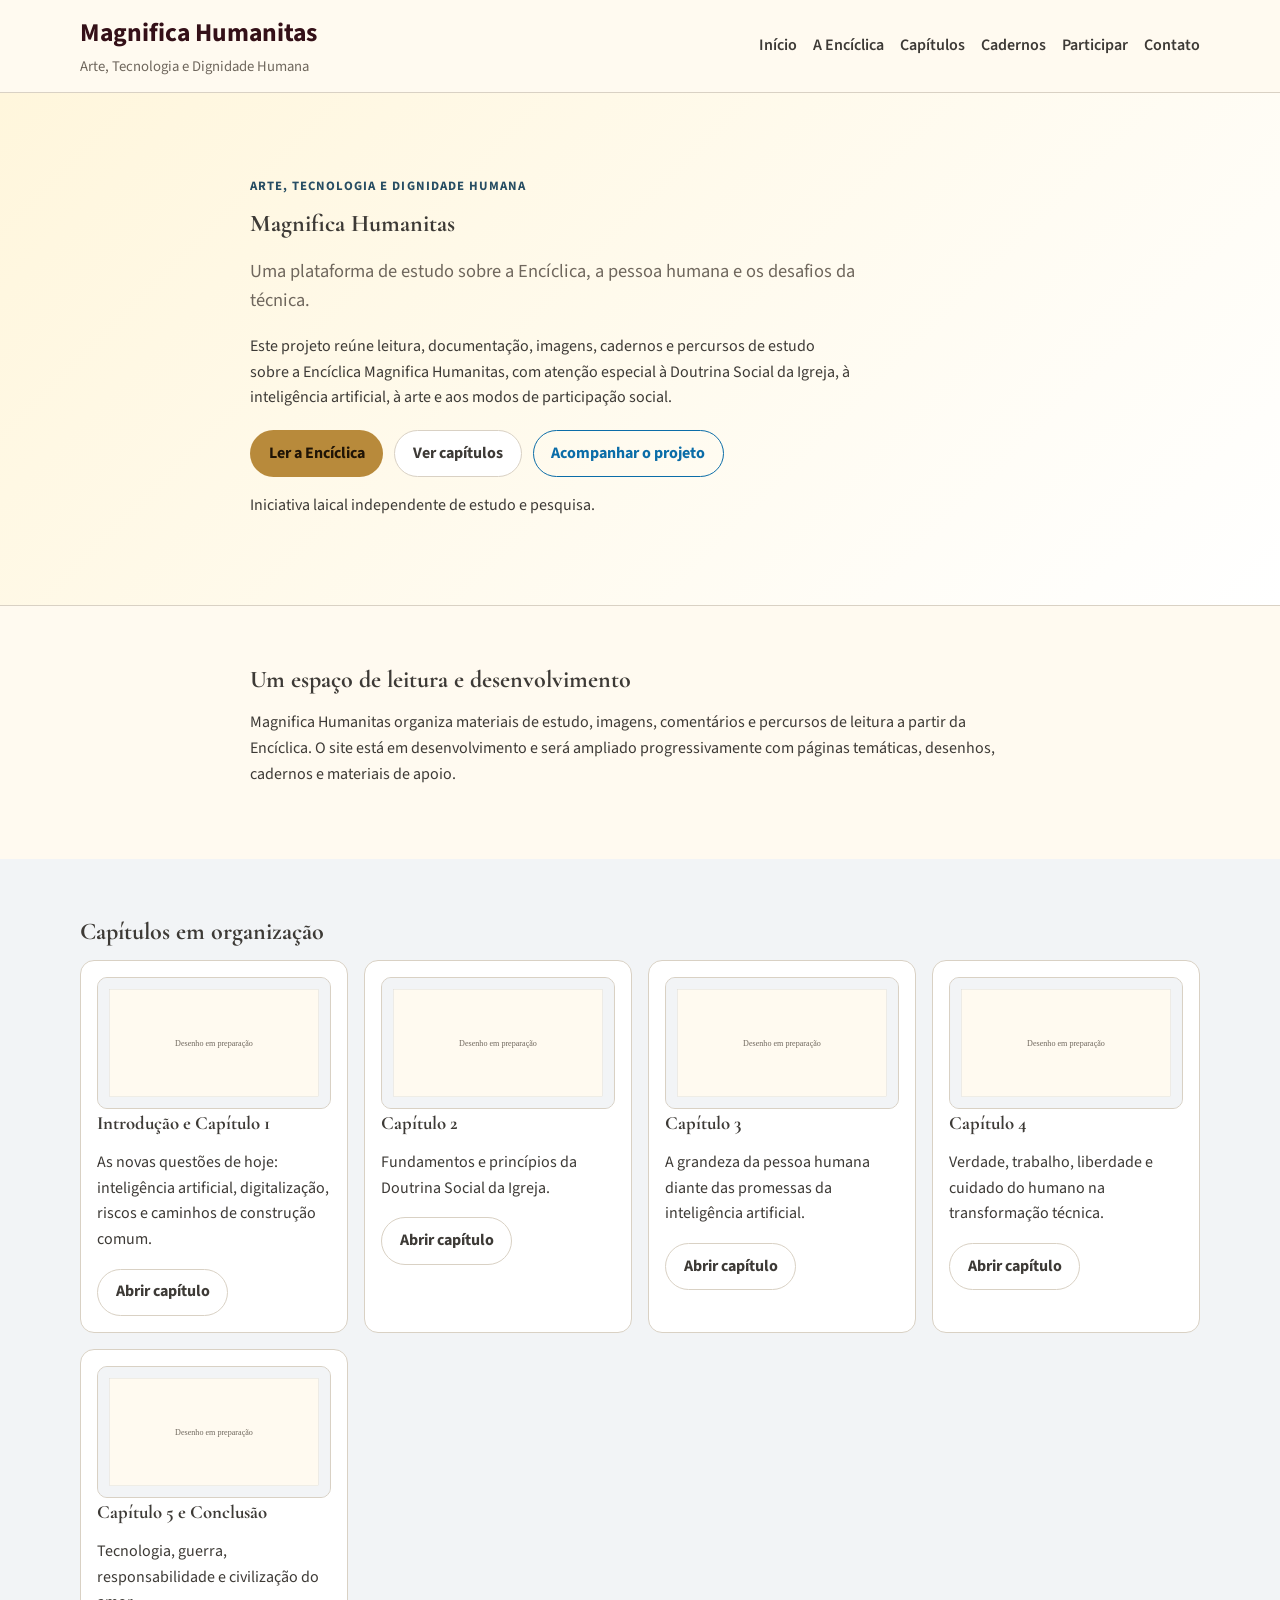
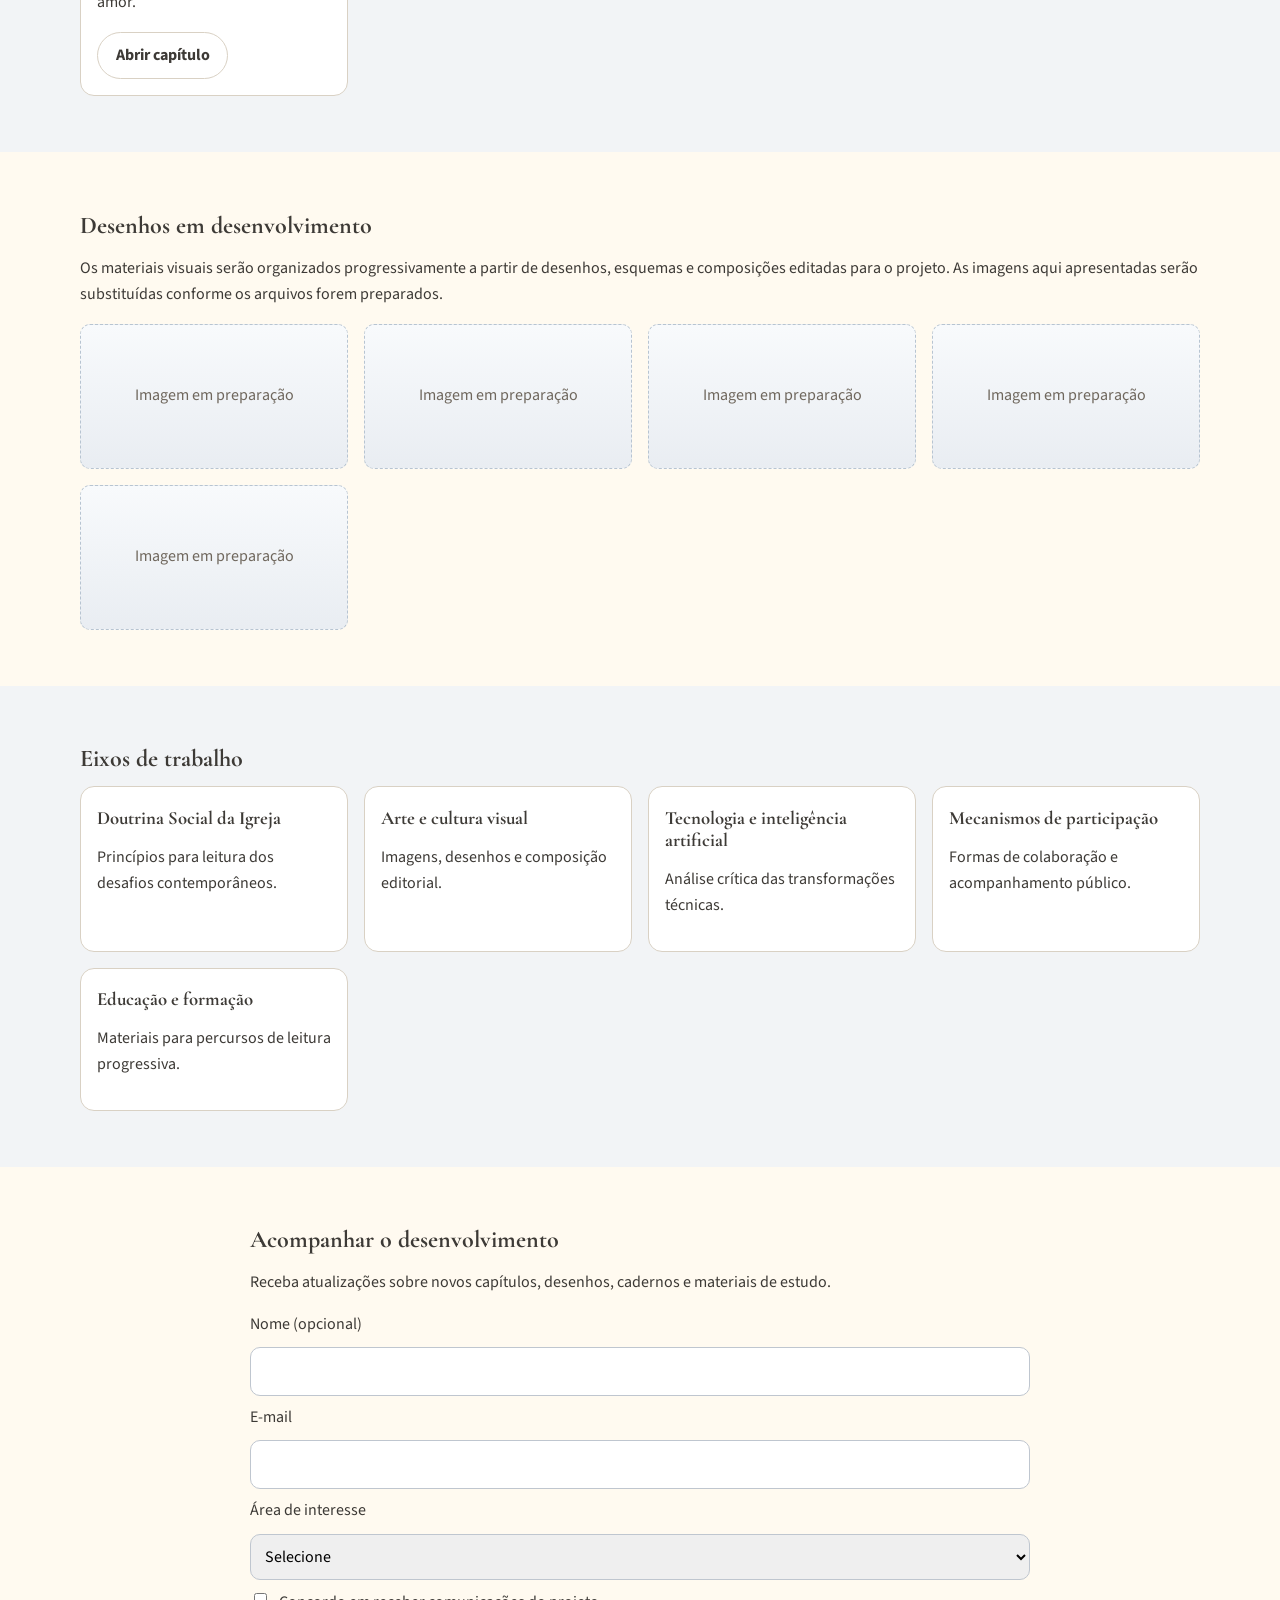
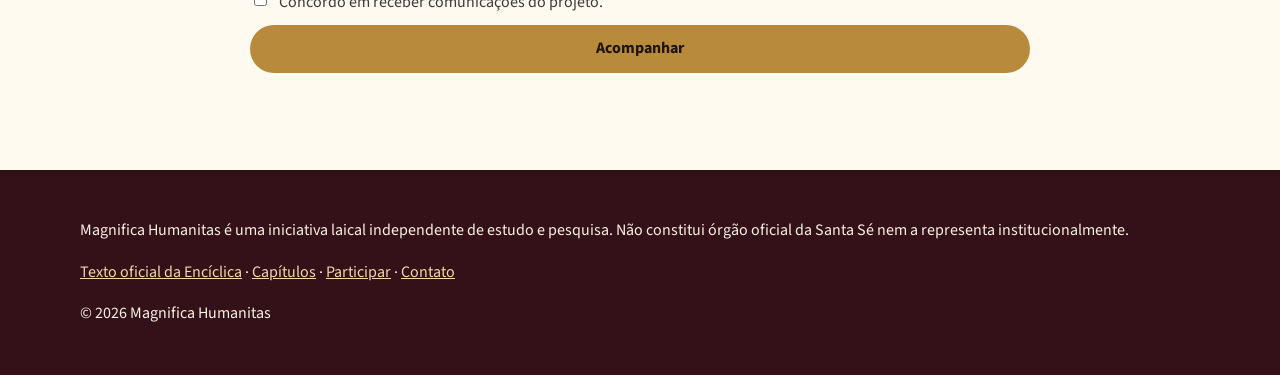
==== commit 03bb0d9e: "Replace binary JPG placeholders with SVG references to keep diffs reviewable" ====
--- a/index.html
+++ b/index.html
@@ -1,173 +1,12 @@
-<!DOCTYPE html>
-<html lang="pt-BR">
-<head>
-  <meta charset="UTF-8" />
-  <meta name="viewport" content="width=device-width, initial-scale=1.0" />
-  <title>Magnifica Humanitas — Arte, Tecnologia e Dignidade Humana</title>
-  <meta name="description" content="Plataforma laical independente de estudo e pesquisa sobre a Encíclica Magnifica Humanitas, Arte, Tecnologia, Doutrina Social da Igreja e mecanismos de participação." />
-  <meta name="robots" content="index, follow" />
-  <link rel="canonical" href="https://magnificahumanitas.com.br/" />
-
-  <meta property="og:title" content="Magnifica Humanitas — Arte, Tecnologia e Dignidade Humana" />
-  <meta property="og:description" content="Plataforma laical independente de estudo e pesquisa sobre a Encíclica Magnifica Humanitas, Arte, Tecnologia, Doutrina Social da Igreja e mecanismos de participação." />
-  <meta property="og:type" content="website" />
-  <meta property="og:url" content="https://magnificahumanitas.com.br/" />
-  <meta property="og:image" content="https://magnificahumanitas.com.br/assets/img/og-magnifica-humanitas.jpg" />
-
-  <link rel="preconnect" href="https://fonts.googleapis.com" />
-  <link rel="preconnect" href="https://fonts.gstatic.com" crossorigin />
-  <link href="https://fonts.googleapis.com/css2?family=Cormorant+Garamond:wght@500;600;700&family=Source+Sans+3:wght@400;500;600;700&display=swap" rel="stylesheet" />
-  <link rel="stylesheet" href="assets/style.css" />
-
-  <!-- Google tag (gtag.js) - inserir o ID real no lugar de G-XXXXXXXXXX -->
-  <!--
-  <script async src="https://www.googletagmanager.com/gtag/js?id=G-XXXXXXXXXX"></script>
-  <script>
-  window.dataLayer = window.dataLayer || [];
-  function gtag(){dataLayer.push(arguments);}
-  gtag('js', new Date());
-  gtag('config', 'G-XXXXXXXXXX');
-  </script>
-  -->
-</head>
-<body>
-  <header class="site-header" id="inicio">
-    <div class="container header-inner">
-      <a class="brand" href="#inicio" aria-label="Magnifica Humanitas - Início">
-        <strong>Magnifica Humanitas</strong>
-        <span>Arte, Tecnologia e Doutrina Social</span>
-      </a>
-      <button class="menu-toggle" aria-label="Abrir menu" aria-expanded="false" aria-controls="mainNav">Menu</button>
-      <nav id="mainNav" class="main-nav" aria-label="Navegação principal">
-        <a href="#inicio">Início</a>
-        <a href="#enciclica">A Encíclica</a>
-        <a href="#projeto">O Projeto</a>
-        <a href="#eixos">Eixos</a>
-        <a href="#cadernos">Cadernos</a>
-        <a href="#aderir">Aderir</a>
-        <a href="#contato">Contato</a>
-      </nav>
-    </div>
-  </header>
-
-  <main>
-    <section class="hero-sistine" aria-label="Seção principal">
-      <!-- Substituir assets/img/capela-sistina-hero.jpg por arquivo devidamente licenciado. -->
-      <div class="hero-overlay"></div>
-      <div class="container hero-content reveal-up">
-        <p class="kicker">Entre a criação, a técnica e a pessoa humana</p>
-        <h1>Magnifica Humanitas</h1>
-        <p class="subtitle">Arte, Tecnologia e dignidade da pessoa humana</p>
-        <p class="lead">Plataforma cultural e acadêmica em desenvolvimento, dedicada ao estudo da Encíclica Magnifica Humanitas e às suas ressonâncias na Arte, na Tecnologia e na organização da vida comum.</p>
-        <div class="hero-actions">
-          <a class="btn btn-primary" href="#enciclica" data-event="read_vatican" aria-label="Ler a Encíclica">Ler a Encíclica</a>
-          <a class="btn btn-secondary" href="#projeto" data-event="hero_project_click" aria-label="Conhecer o Projeto">Conhecer o Projeto</a>
-        </div>
-        <p class="hero-note">Iniciativa laical independente de estudo e pesquisa.</p>
-      </div>
-    </section>
-
-    <section class="section" id="apresentacao">
-      <div class="container content-narrow">
-        <h2>Uma iniciativa de estudo e desenvolvimento</h2>
-        <p>Magnifica Humanitas nasce como uma plataforma laical de pesquisa, documentação e formação, dedicada ao diálogo entre a tradição intelectual católica, a cultura contemporânea e os problemas emergentes da técnica. Seu ponto de partida é a Encíclica de Leão XIV, tomada não apenas como documento a ser divulgado, mas como princípio de reflexão para um trabalho continuado de leitura, elaboração e aprofundamento.</p>
-      </div>
-    </section>
-
-    <section class="section section-alt" id="enciclica">
-      <div class="container content-narrow">
-        <h2>A Encíclica</h2>
-        <p>A Encíclica Magnifica Humanitas oferece um horizonte de discernimento sobre a pessoa humana na era da inteligência artificial. A partir da Doutrina Social da Igreja, o documento recoloca em primeiro plano temas como dignidade, verdade, responsabilidade, trabalho, justiça e bem comum, convocando uma leitura atenta das transformações técnicas do presente.</p>
-        <div class="inline-actions">
-          <a class="btn btn-primary" href="https://www.vatican.va" target="_blank" rel="noopener noreferrer" data-event="read_vatican">Ler no site da Santa Sé</a>
-          <a class="btn btn-secondary" href="assets/docs/magnifica-humanitas.pdf" target="_blank" rel="noopener" data-event="download_pdf">Baixar versão em PDF</a>
-        </div>
-      </div>
-    </section>
-
-    <section class="section" id="projeto">
-      <div class="container content-narrow">
-        <h2>O projeto</h2>
-        <p>A plataforma encontra-se em processo de consolidação editorial e conceitual. Seu objetivo é reunir textos, cadernos, ensaios visuais, percursos de leitura e linhas de pesquisa que articulem pensamento católico, produção artística e reflexão tecnológica. Trata-se de construir, com método e sobriedade, um espaço de trabalho intelectual capaz de servir ao estudo, à formação e ao debate qualificado.</p>
-      </div>
-    </section>
-
-    <section class="section section-alt" id="eixos">
-      <div class="container">
-        <h2>Eixos de trabalho</h2>
-        <div class="cards-grid">
-          <article class="card"><h3>Doutrina Social da Igreja</h3><p>Princípios de discernimento para a vida econômica, técnica, política e cultural, com atenção especial à dignidade da pessoa humana, ao bem comum, à subsidiariedade e à solidariedade.</p></article>
-          <article class="card"><h3>Arte e cultura visual</h3><p>Investigação das formas pelas quais a arte interpreta, figura e critica os dispositivos técnicos, as imagens do humano e os modos contemporâneos de percepção.</p></article>
-          <article class="card"><h3>Tecnologia e inteligência artificial</h3><p>Estudo da técnica como mediação histórica e cultural, com atenção às novas arquiteturas algorítmicas, às plataformas e aos efeitos morais e sociais da automação.</p></article>
-          <article class="card"><h3>Mecanismos, mediação e participação</h3><p>Pesquisa sobre regras, protocolos, interfaces e sistemas de coordenação coletiva, examinados à luz das exigências éticas da vida comum e da tradição intelectual católica.</p></article>
-        </div>
-      </div>
-    </section>
-
-    <section class="section" id="cadernos">
-      <div class="container content-narrow">
-        <h2>Cadernos em desenvolvimento</h2>
-        <p>O site abrigará progressivamente uma coleção de cadernos temáticos, reunindo leituras comentadas da Encíclica, textos introdutórios, ensaios, esquemas conceituais e materiais de apoio voltados ao estudo da relação entre fé, cultura, técnica e sociedade.</p>
-        <ul class="elegant-list">
-          <li>Leituras da Magnifica Humanitas</li>
-          <li>Arte e técnica</li>
-          <li>Dignidade humana e inteligência artificial</li>
-          <li>Doutrina Social e mediações digitais</li>
-          <li>Mecanismos de participação e bem comum</li>
-        </ul>
-      </div>
-    </section>
-
-    <section class="section section-alt" id="aderir">
-      <div class="container content-narrow">
-        <h2>Acompanhar o desenvolvimento</h2>
-        <p>Receba atualizações sobre os cadernos, percursos de leitura, ensaios visuais e materiais de estudo vinculados à plataforma Magnifica Humanitas.</p>
-
-        <form id="adhesionForm" action="subscribe.php" method="POST" data-event="adhesion_submit">
-          <label for="name">Nome</label>
-          <input id="name" type="text" name="name" autocomplete="name" />
-
-          <label for="email">E-mail <span aria-hidden="true">*</span></label>
-          <input id="email" type="email" name="email" required autocomplete="email" />
-
-          <label for="interest">Área de interesse</label>
-          <select id="interest" name="interest">
-            <option value="">Selecione uma opção</option>
-            <option>Encíclica e Doutrina Social</option>
-            <option>Arte e cultura visual</option>
-            <option>Tecnologia e inteligência artificial</option>
-            <option>Mecanismos e participação</option>
-            <option>Acompanhar tudo</option>
-          </select>
-
-          <label class="checkbox-label" for="consent">
-            <input id="consent" type="checkbox" name="consent" value="1" required />
-            Concordo em receber comunicações desta plataforma e compreendo que posso solicitar remoção a qualquer momento.
-          </label>
-
-          <button class="btn btn-primary" type="submit">Aderir ao acompanhamento</button>
-          <p class="privacy-note">Os dados informados serão usados apenas para comunicações relacionadas à plataforma. A remoção poderá ser solicitada pelo contato indicado no rodapé.</p>
-          <p id="adhesionMessage" role="status" aria-live="polite"></p>
-        </form>
-      </div>
-    </section>
-
-    <section class="section" id="contato">
-      <div class="container content-narrow">
-        <h2>Um trabalho em construção</h2>
-        <p>Esta plataforma está sendo desenvolvida como um espaço de maturação intelectual e editorial. Sua vocação é oferecer um ambiente sério de estudo, formulação e diálogo, em sintonia com a tradição da Igreja e atento aos desafios concretos do presente.</p>
-      </div>
-    </section>
-  </main>
-
-  <footer class="site-footer">
-    <div class="container">
-      <p>Magnifica Humanitas é uma iniciativa laical independente de estudo e pesquisa. Não constitui órgão oficial da Santa Sé nem a representa institucionalmente.</p>
-      <p><a href="https://www.vatican.va" target="_blank" rel="noopener noreferrer">Encíclica no site da Santa Sé</a> · <a href="mailto:aquinomartins.art@gmail.com" data-event="contact_click">aquinomartins.art@gmail.com</a></p>
-      <p>&copy; <span id="currentYear"></span> Magnifica Humanitas</p>
-    </div>
-  </footer>
-
-  <script src="assets/script.js" defer></script>
-</body>
-</html>
+<!doctype html><html lang="pt-BR"><head><meta charset="utf-8" /><meta name="viewport" content="width=device-width,initial-scale=1" /><title>Magnifica Humanitas — Arte, Tecnologia e Dignidade Humana</title><meta name="description" content="Plataforma de estudo sobre a Encíclica, a pessoa humana e os desafios da técnica." /><link rel="canonical" href="https://magnificahumanitas.com.br/" /><meta property="og:title" content="Magnifica Humanitas — Arte, Tecnologia e Dignidade Humana" /><meta property="og:description" content="Plataforma de estudo sobre a Encíclica, a pessoa humana e os desafios da técnica." /><meta property="og:type" content="website" /><meta property="og:url" content="https://magnificahumanitas.com.br/" /><link rel="preconnect" href="https://fonts.googleapis.com" /><link rel="preconnect" href="https://fonts.gstatic.com" crossorigin /><link href="https://fonts.googleapis.com/css2?family=Cormorant+Garamond:wght@500;600;700&family=Source+Sans+3:wght@400;500;600;700&display=swap" rel="stylesheet" /><link rel="stylesheet" href="assets/css/style.css" /><!-- Google tag (gtag.js) - substituir G-XXXXXXXXXX pelo ID real --><!--
+<script async src="https://www.googletagmanager.com/gtag/js?id=G-XXXXXXXXXX"></script>
+<script>
+window.dataLayer = window.dataLayer || [];
+function gtag(){dataLayer.push(arguments);}
+gtag('js', new Date());
+gtag('config', 'G-XXXXXXXXXX');
+</script>
+--></head><body data-page-event="page_view_local">  <header class="site-header"><div class="container header-inner"><a class="brand" href="index.html"><strong>Magnifica Humanitas</strong><span>Arte, Tecnologia e Dignidade Humana</span></a><button class="menu-toggle" aria-label="Abrir menu" aria-expanded="false" aria-controls="mainNav">Menu</button><nav id="mainNav" class="main-nav" aria-label="Navegação principal"><a href="index.html">Início</a><a href="enciclica.html">A Encíclica</a><a href="capitulos.html">Capítulos</a><a href="cadernos.html">Cadernos</a><a href="participar.html">Participar</a><a href="mailto:aquinomartins.art@gmail.com" data-event="contact_click">Contato</a></nav></div></header><main><section class="hero"><div class="container content-narrow"><p class="kicker">Arte, Tecnologia e Dignidade Humana</p><h1>Magnifica Humanitas</h1><p class="subtitle">Uma plataforma de estudo sobre a Encíclica, a pessoa humana e os desafios da técnica.</p><p class="lead">Este projeto reúne leitura, documentação, imagens, cadernos e percursos de estudo sobre a Encíclica Magnifica Humanitas, com atenção especial à Doutrina Social da Igreja, à inteligência artificial, à arte e aos modos de participação social.</p><div class="btn-row"><a class="btn btn-primary" href="enciclica.html" data-event="read_vatican">Ler a Encíclica</a><a class="btn btn-secondary" href="capitulos.html">Ver capítulos</a><a class="btn btn-outline" href="participar.html">Acompanhar o projeto</a></div><p>Iniciativa laical independente de estudo e pesquisa.</p></div></section><section class="section"><div class="container content-narrow"><h2>Um espaço de leitura e desenvolvimento</h2><p>Magnifica Humanitas organiza materiais de estudo, imagens, comentários e percursos de leitura a partir da Encíclica. O site está em desenvolvimento e será ampliado progressivamente com páginas temáticas, desenhos, cadernos e materiais de apoio.</p></div></section><section class="section section-alt"><div class="container"><h2>Capítulos em organização</h2><div class="cards-grid"><article class="card"><div class="chapter-card-image"><img src="assets/img/desenhos/capitulo-1-desenho-1.svg" alt="Imagem do capítulo 1 em preparação"></div><h3>Introdução e Capítulo 1</h3><p>As novas questões de hoje: inteligência artificial, digitalização, riscos e caminhos de construção comum.</p><a class="btn btn-secondary" href="capitulo-1.html">Abrir capítulo</a></article><article class="card"><div class="chapter-card-image"><img src="assets/img/desenhos/capitulo-2-desenho-1.svg" alt="Imagem do capítulo 2 em preparação"></div><h3>Capítulo 2</h3><p>Fundamentos e princípios da Doutrina Social da Igreja.</p><a class="btn btn-secondary" href="capitulo-2.html">Abrir capítulo</a></article><article class="card"><div class="chapter-card-image"><img src="assets/img/desenhos/capitulo-3-desenho-1.svg" alt="Imagem do capítulo 3 em preparação"></div><h3>Capítulo 3</h3><p>A grandeza da pessoa humana diante das promessas da inteligência artificial.</p><a class="btn btn-secondary" href="capitulo-3.html">Abrir capítulo</a></article><article class="card"><div class="chapter-card-image"><img src="assets/img/desenhos/capitulo-4-desenho-1.svg" alt="Imagem do capítulo 4 em preparação"></div><h3>Capítulo 4</h3><p>Verdade, trabalho, liberdade e cuidado do humano na transformação técnica.</p><a class="btn btn-secondary" href="capitulo-4.html">Abrir capítulo</a></article><article class="card"><div class="chapter-card-image"><img src="assets/img/desenhos/capitulo-5-desenho-1.svg" alt="Imagem do capítulo 5 em preparação"></div><h3>Capítulo 5 e Conclusão</h3><p>Tecnologia, guerra, responsabilidade e civilização do amor.</p><a class="btn btn-secondary" href="capitulo-5.html">Abrir capítulo</a></article></div></div></section>
+<section class="section"><div class="container"><h2>Desenhos em desenvolvimento</h2><p>Os materiais visuais serão organizados progressivamente a partir de desenhos, esquemas e composições editadas para o projeto. As imagens aqui apresentadas serão substituídas conforme os arquivos forem preparados.</p><div class="cards-grid"><div class="visual-placeholder" role="button" tabindex="0">Imagem em preparação</div><div class="visual-placeholder" role="button" tabindex="0">Imagem em preparação</div><div class="visual-placeholder" role="button" tabindex="0">Imagem em preparação</div><div class="visual-placeholder" role="button" tabindex="0">Imagem em preparação</div><div class="visual-placeholder" role="button" tabindex="0">Imagem em preparação</div></div></div></section>
+<section class="section section-alt"><div class="container"><h2>Eixos de trabalho</h2><div class="cards-grid"><article class="card"><h3>Doutrina Social da Igreja</h3><p>Princípios para leitura dos desafios contemporâneos.</p></article><article class="card"><h3>Arte e cultura visual</h3><p>Imagens, desenhos e composição editorial.</p></article><article class="card"><h3>Tecnologia e inteligência artificial</h3><p>Análise crítica das transformações técnicas.</p></article><article class="card"><h3>Mecanismos de participação</h3><p>Formas de colaboração e acompanhamento público.</p></article><article class="card"><h3>Educação e formação</h3><p>Materiais para percursos de leitura progressiva.</p></article></div></div></section>
+<section class="section"><div class="container content-narrow"><h2>Acompanhar o desenvolvimento</h2><p>Receba atualizações sobre novos capítulos, desenhos, cadernos e materiais de estudo.</p><form id="adhesionForm" action="subscribe.php" method="POST"><label for="name">Nome (opcional)</label><input id="name" name="name" type="text"><label for="email">E-mail</label><input id="email" name="email" type="email" required><label for="interest">Área de interesse</label><select id="interest" name="interest"><option value="">Selecione</option><option>Encíclica e Doutrina Social</option><option>Arte e cultura visual</option><option>Tecnologia e inteligência artificial</option><option>Mecanismos de participação</option><option>Acompanhar tudo</option></select><label class="checkbox-label" for="consent"><input id="consent" name="consent" type="checkbox" value="1" required>Concordo em receber comunicações do projeto.</label><button class="btn btn-primary" type="submit">Acompanhar</button><p id="adhesionMessage" aria-live="polite"></p></form></div></section></main>  <footer class="site-footer"><div class="container"><p>Magnifica Humanitas é uma iniciativa laical independente de estudo e pesquisa. Não constitui órgão oficial da Santa Sé nem a representa institucionalmente.</p><p><a href="enciclica.html">Texto oficial da Encíclica</a> · <a href="capitulos.html">Capítulos</a> · <a href="participar.html">Participar</a> · <a href="mailto:aquinomartins.art@gmail.com" data-event="contact_click">Contato</a></p><p>&copy; <span id="currentYear"></span> Magnifica Humanitas</p></div></footer><script src="assets/js/script.js" defer></script></body></html>
--- a/assets/css/style.css
+++ b/assets/css/style.css
@@ -0,0 +1,41 @@
+:root {
+  --ivory: #f7f1e3;
+  --warm-white: #fffaf0;
+  --wine: #5b1020;
+  --deep-wine: #341018;
+  --old-gold: #b88a3b;
+  --moss: #314f3a;
+  --mineral-blue: #274d63;
+  --blue-main: #0b6da8;
+  --blue-soft: #4d9bd2;
+  --cream: #fff6dc;
+  --gray-bg: #f2f4f6;
+  --gray-card: #e9edf2;
+  --stone: #3d3a36;
+  --muted: #6f675d;
+  --line: #d9d1c4;
+}
+*{box-sizing:border-box} body{margin:0;font-family:"Source Sans 3",system-ui,sans-serif;color:var(--stone);background:var(--warm-white);line-height:1.6}
+.container{width:min(1120px,92%);margin:0 auto}.content-narrow{max-width:780px}
+h1,h2,h3{font-family:"Cormorant Garamond",Georgia,serif;line-height:1.2;margin:.2rem 0 .8rem}.section{padding:3.5rem 0}.section-alt{background:var(--gray-bg)}
+.site-header{position:sticky;top:0;z-index:10;background:color-mix(in srgb,var(--warm-white) 95%,transparent);border-bottom:1px solid var(--line)}
+.header-inner{display:flex;align-items:center;justify-content:space-between;padding:.8rem 0;gap:1rem}
+.brand{text-decoration:none;color:var(--deep-wine)}.brand strong{display:block;font-size:1.6rem}.brand span{font-size:.92rem;color:var(--muted)}
+.menu-toggle{display:none}.main-nav{display:flex;gap:1rem;flex-wrap:wrap}.main-nav a{text-decoration:none;color:var(--stone);font-weight:600}.main-nav a:hover,.main-nav a:focus-visible{color:var(--wine)}
+.hero{background:linear-gradient(135deg,var(--cream),#fff);padding:4.4rem 0;border-bottom:1px solid var(--line)}
+.kicker{text-transform:uppercase;letter-spacing:.08em;font-size:.8rem;color:var(--mineral-blue);font-weight:700}
+.subtitle{font-size:1.15rem;color:var(--muted);max-width:70ch}.lead{max-width:75ch}
+.btn-row{display:flex;gap:.7rem;flex-wrap:wrap;margin-top:1.2rem}.btn{display:inline-block;padding:.62rem 1.1rem;border-radius:999px;border:1px solid transparent;text-decoration:none;font-weight:700;cursor:pointer}
+.btn-primary{background:var(--old-gold);color:#1f1406}.btn-secondary{background:#fff;border-color:var(--line);color:var(--stone)}.btn-outline{border-color:var(--blue-main);color:var(--blue-main);background:transparent}
+.cards-grid{display:grid;grid-template-columns:repeat(auto-fit,minmax(220px,1fr));gap:1rem}.card{background:#fff;border:1px solid var(--line);border-radius:14px;padding:1rem}
+.chapter-card-image,.image-slot{aspect-ratio:16/9;background:var(--gray-card);border:1px solid var(--line);border-radius:10px;display:flex;align-items:center;justify-content:center;overflow:hidden}
+.chapter-card-image img{width:100%;height:100%;object-fit:cover}.image-slot-label{font-size:.9rem;color:var(--muted)}
+.visual-placeholder{background:linear-gradient(180deg,#f8fafc,var(--gray-card));border:1px dashed #b7c4d1;border-radius:10px;min-height:145px;display:grid;place-items:center;color:var(--muted);padding:1rem;text-align:center}
+.chapter-visual-frame{background:#fff;border:1px solid var(--line);border-radius:14px;padding:1rem;box-shadow:0 8px 20px rgba(0,0,0,.04)}
+.chapter-visual img{width:100%;height:auto;border-radius:10px;border:1px solid var(--line);display:block}
+.breadcrumb{font-size:.92rem;color:var(--muted)}.breadcrumb a{color:var(--mineral-blue);text-decoration:none}
+ul{padding-left:1.2rem} form{display:grid;gap:.6rem}input,select,button,textarea{font:inherit}input,select,textarea{padding:.65rem;border:1px solid #bfc6cf;border-radius:10px}
+.checkbox-label{display:flex;gap:.55rem;align-items:flex-start}
+.site-footer{background:var(--deep-wine);color:var(--ivory);padding:2rem 0}.site-footer a{color:#f0d9a9}
+.chapter-nav{display:flex;gap:.8rem;flex-wrap:wrap;margin-top:1.2rem}
+@media (max-width:860px){.menu-toggle{display:block;padding:.45rem .75rem;border:1px solid var(--line);border-radius:8px;background:#fff}.main-nav{display:none;position:absolute;right:4%;top:100%;width:min(320px,92%);background:#fff;border:1px solid var(--line);padding:.8rem;border-radius:10px;flex-direction:column}.main-nav.open{display:flex}}
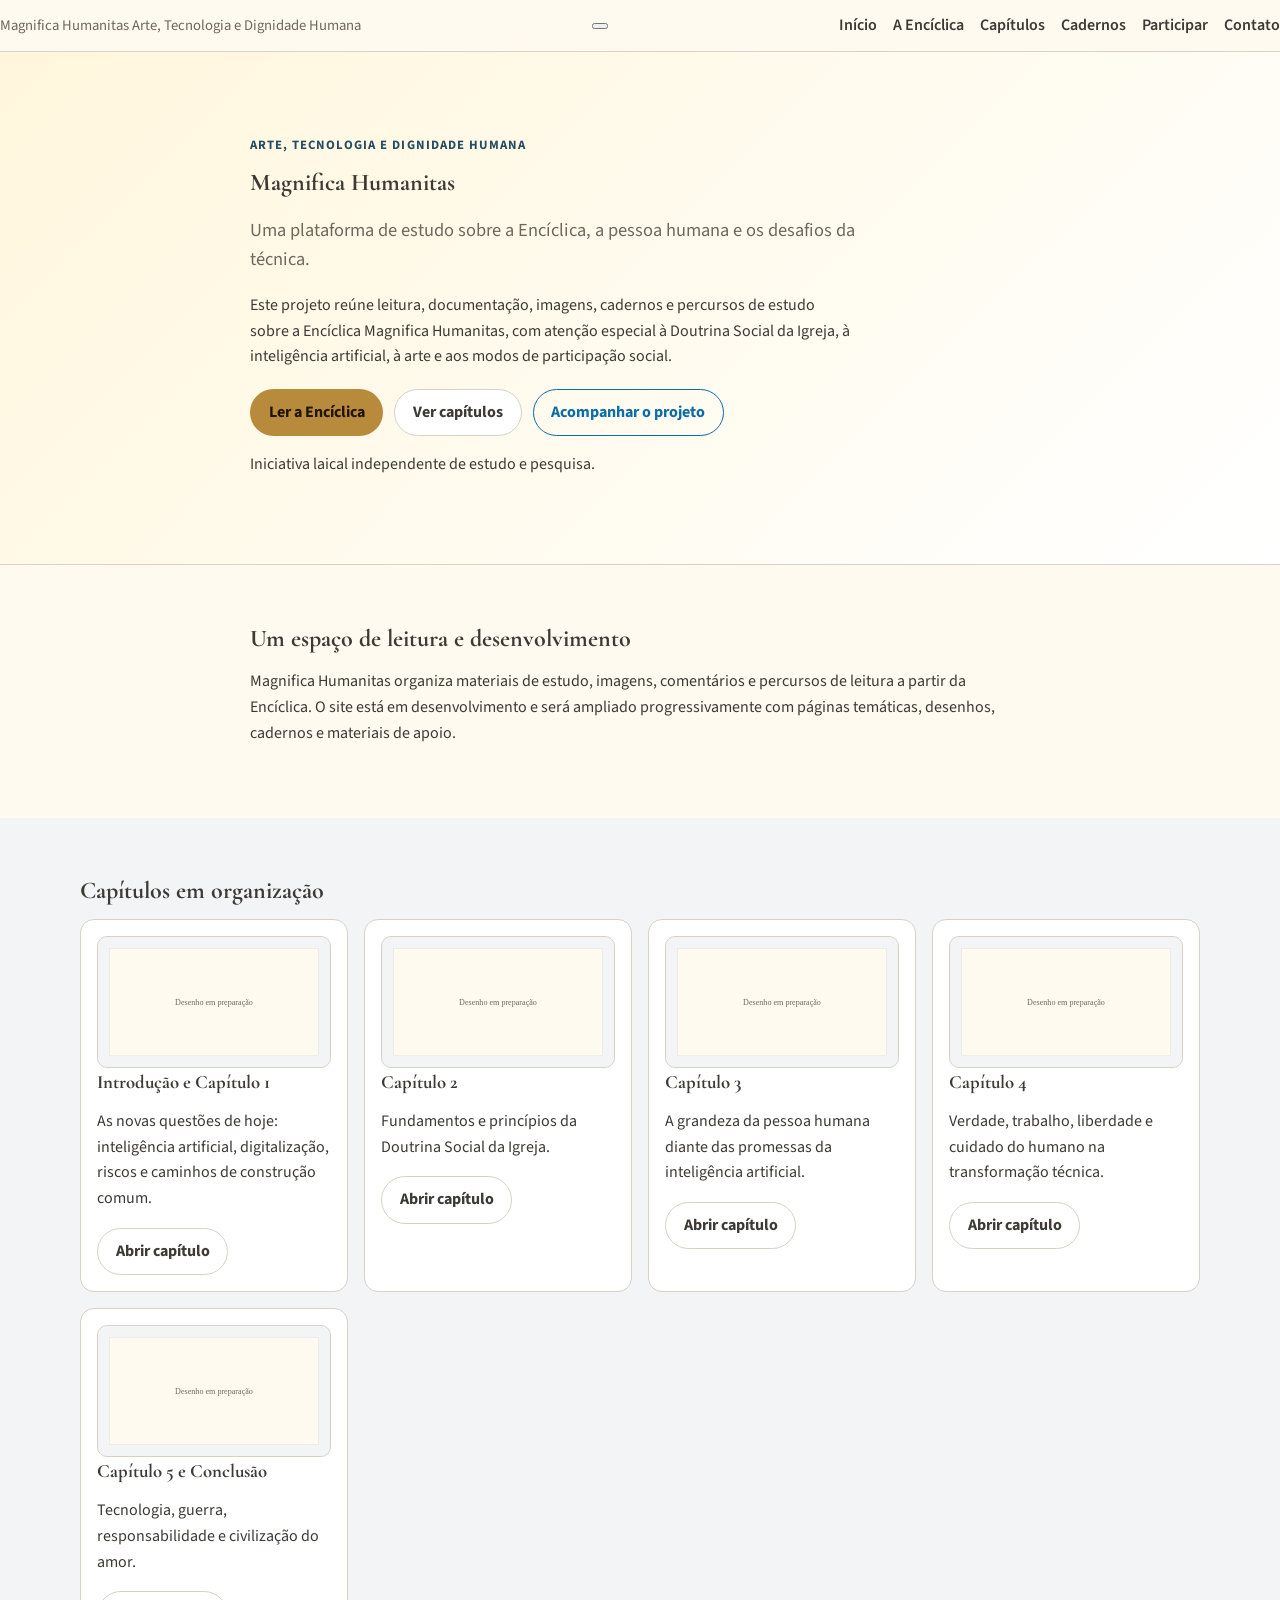
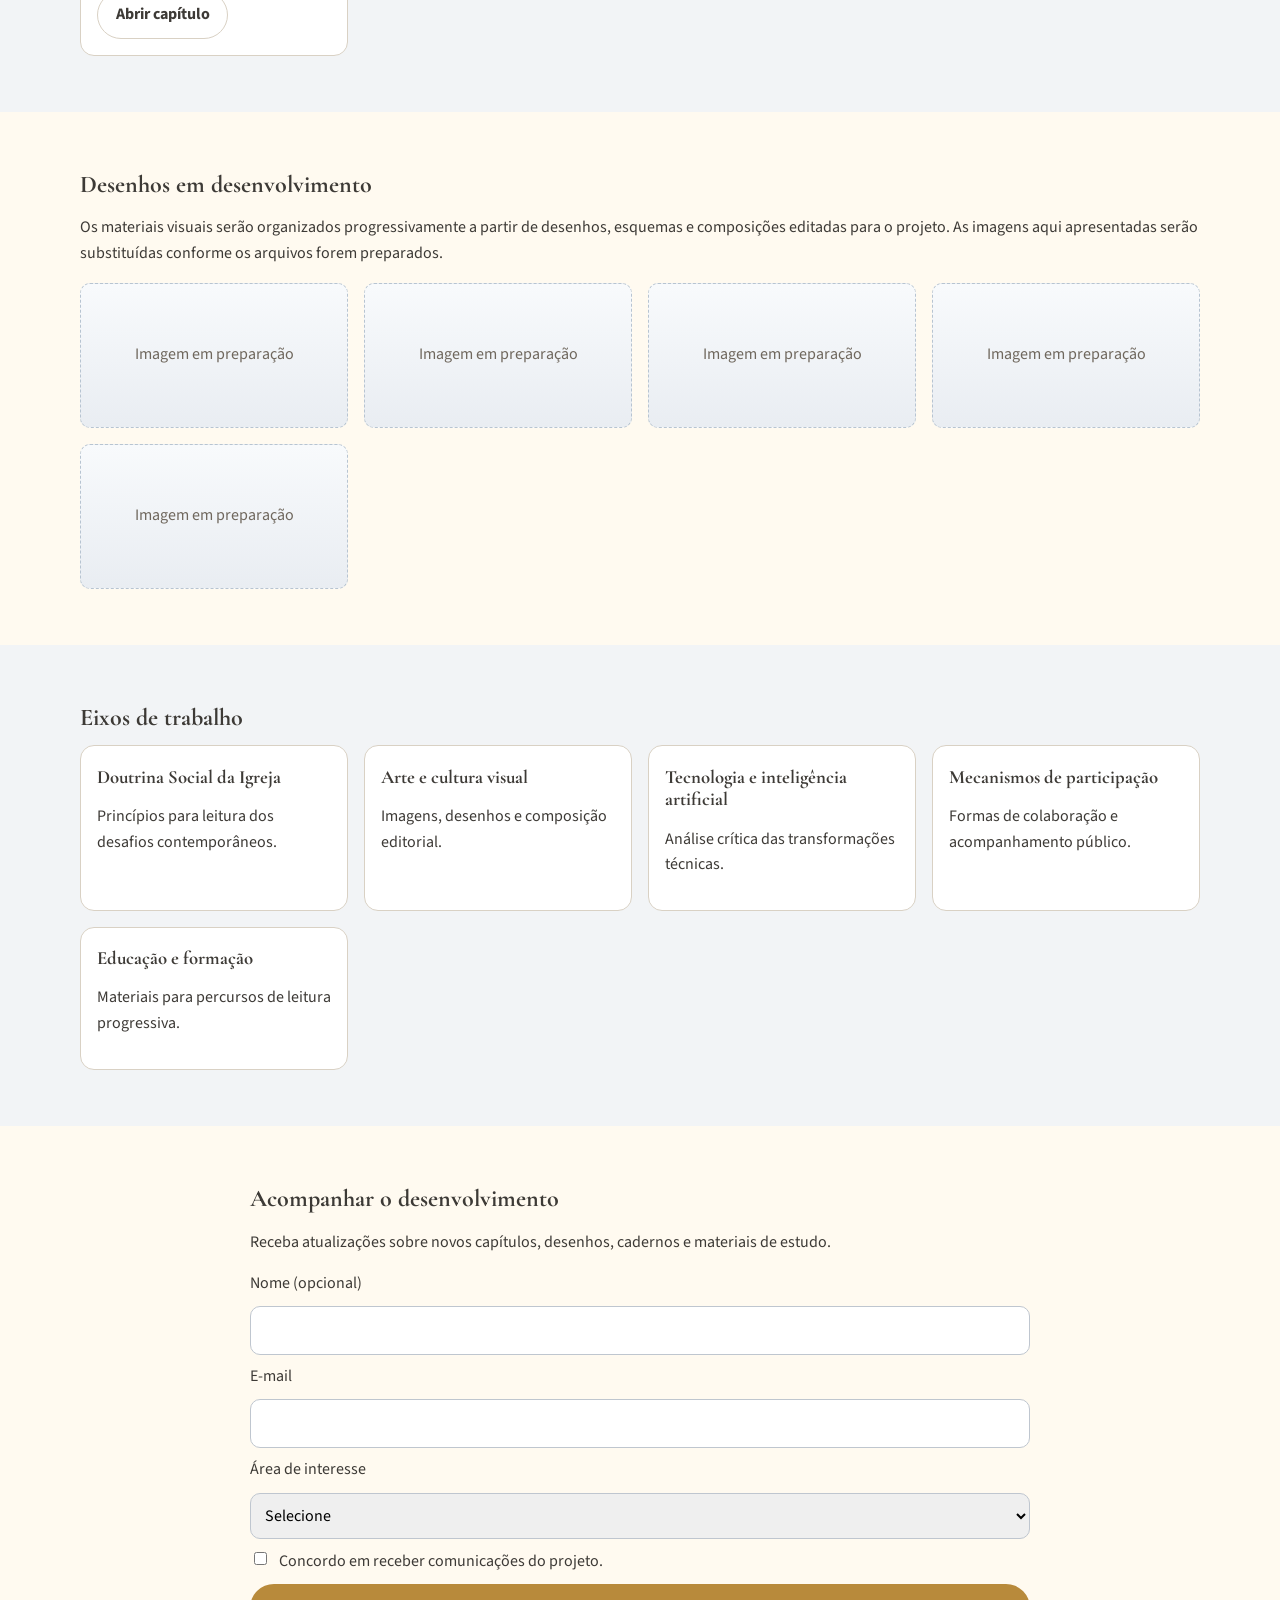
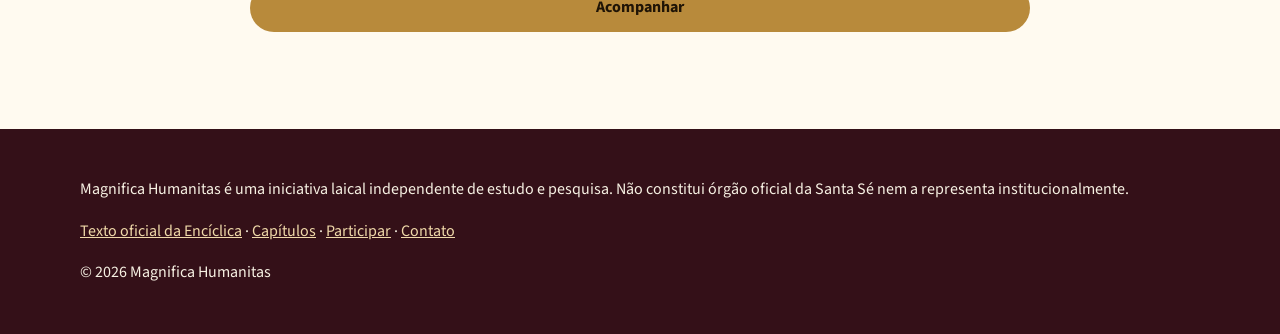
==== commit fef5cf7d: "Adiciona header principal somente na home" ====
--- a/index.html
+++ b/index.html
@@ -6,7 +6,30 @@
 gtag('js', new Date());
 gtag('config', 'G-XXXXXXXXXX');
 </script>
---></head><body data-page-event="page_view_local">  <header class="site-header"><div class="container header-inner"><a class="brand" href="index.html"><strong>Magnifica Humanitas</strong><span>Arte, Tecnologia e Dignidade Humana</span></a><button class="menu-toggle" aria-label="Abrir menu" aria-expanded="false" aria-controls="mainNav">Menu</button><nav id="mainNav" class="main-nav" aria-label="Navegação principal"><a href="index.html">Início</a><a href="enciclica.html">A Encíclica</a><a href="capitulos.html">Capítulos</a><a href="cadernos.html">Cadernos</a><a href="participar.html">Participar</a><a href="mailto:aquinomartins.art@gmail.com" data-event="contact_click">Contato</a></nav></div></header><main><section class="hero"><div class="container content-narrow"><p class="kicker">Arte, Tecnologia e Dignidade Humana</p><h1>Magnifica Humanitas</h1><p class="subtitle">Uma plataforma de estudo sobre a Encíclica, a pessoa humana e os desafios da técnica.</p><p class="lead">Este projeto reúne leitura, documentação, imagens, cadernos e percursos de estudo sobre a Encíclica Magnifica Humanitas, com atenção especial à Doutrina Social da Igreja, à inteligência artificial, à arte e aos modos de participação social.</p><div class="btn-row"><a class="btn btn-primary" href="enciclica.html" data-event="read_vatican">Ler a Encíclica</a><a class="btn btn-secondary" href="capitulos.html">Ver capítulos</a><a class="btn btn-outline" href="participar.html">Acompanhar o projeto</a></div><p>Iniciativa laical independente de estudo e pesquisa.</p></div></section><section class="section"><div class="container content-narrow"><h2>Um espaço de leitura e desenvolvimento</h2><p>Magnifica Humanitas organiza materiais de estudo, imagens, comentários e percursos de leitura a partir da Encíclica. O site está em desenvolvimento e será ampliado progressivamente com páginas temáticas, desenhos, cadernos e materiais de apoio.</p></div></section><section class="section section-alt"><div class="container"><h2>Capítulos em organização</h2><div class="cards-grid"><article class="card"><div class="chapter-card-image"><img src="assets/img/desenhos/capitulo-1-desenho-1.svg" alt="Imagem do capítulo 1 em preparação"></div><h3>Introdução e Capítulo 1</h3><p>As novas questões de hoje: inteligência artificial, digitalização, riscos e caminhos de construção comum.</p><a class="btn btn-secondary" href="capitulo-1.html">Abrir capítulo</a></article><article class="card"><div class="chapter-card-image"><img src="assets/img/desenhos/capitulo-2-desenho-1.svg" alt="Imagem do capítulo 2 em preparação"></div><h3>Capítulo 2</h3><p>Fundamentos e princípios da Doutrina Social da Igreja.</p><a class="btn btn-secondary" href="capitulo-2.html">Abrir capítulo</a></article><article class="card"><div class="chapter-card-image"><img src="assets/img/desenhos/capitulo-3-desenho-1.svg" alt="Imagem do capítulo 3 em preparação"></div><h3>Capítulo 3</h3><p>A grandeza da pessoa humana diante das promessas da inteligência artificial.</p><a class="btn btn-secondary" href="capitulo-3.html">Abrir capítulo</a></article><article class="card"><div class="chapter-card-image"><img src="assets/img/desenhos/capitulo-4-desenho-1.svg" alt="Imagem do capítulo 4 em preparação"></div><h3>Capítulo 4</h3><p>Verdade, trabalho, liberdade e cuidado do humano na transformação técnica.</p><a class="btn btn-secondary" href="capitulo-4.html">Abrir capítulo</a></article><article class="card"><div class="chapter-card-image"><img src="assets/img/desenhos/capitulo-5-desenho-1.svg" alt="Imagem do capítulo 5 em preparação"></div><h3>Capítulo 5 e Conclusão</h3><p>Tecnologia, guerra, responsabilidade e civilização do amor.</p><a class="btn btn-secondary" href="capitulo-5.html">Abrir capítulo</a></article></div></div></section>
+--></head><body data-page-event="page_view_local">
+<header class="site-header" id="topo">
+  <div class="header-inner">
+    <a href="index.html" class="brand" aria-label="Magnifica Humanitas - Página inicial">
+      <span class="brand-title">Magnifica Humanitas</span>
+      <span class="brand-subtitle">Arte, Tecnologia e Dignidade Humana</span>
+    </a>
+
+    <button class="nav-toggle" type="button" aria-label="Abrir menu" aria-expanded="false">
+      <span></span>
+      <span></span>
+      <span></span>
+    </button>
+
+    <nav class="main-nav" aria-label="Navegação principal">
+      <a href="index.html">Início</a>
+      <a href="enciclica.html">A Encíclica</a>
+      <a href="capitulos.html">Capítulos</a>
+      <a href="cadernos.html">Cadernos</a>
+      <a href="participar.html">Participar</a>
+      <a href="#contato">Contato</a>
+    </nav>
+  </div>
+</header><main><section class="hero"><div class="container content-narrow"><p class="kicker">Arte, Tecnologia e Dignidade Humana</p><h1>Magnifica Humanitas</h1><p class="subtitle">Uma plataforma de estudo sobre a Encíclica, a pessoa humana e os desafios da técnica.</p><p class="lead">Este projeto reúne leitura, documentação, imagens, cadernos e percursos de estudo sobre a Encíclica Magnifica Humanitas, com atenção especial à Doutrina Social da Igreja, à inteligência artificial, à arte e aos modos de participação social.</p><div class="btn-row"><a class="btn btn-primary" href="enciclica.html" data-event="read_vatican">Ler a Encíclica</a><a class="btn btn-secondary" href="capitulos.html">Ver capítulos</a><a class="btn btn-outline" href="participar.html">Acompanhar o projeto</a></div><p>Iniciativa laical independente de estudo e pesquisa.</p></div></section><section class="section"><div class="container content-narrow"><h2>Um espaço de leitura e desenvolvimento</h2><p>Magnifica Humanitas organiza materiais de estudo, imagens, comentários e percursos de leitura a partir da Encíclica. O site está em desenvolvimento e será ampliado progressivamente com páginas temáticas, desenhos, cadernos e materiais de apoio.</p></div></section><section class="section section-alt"><div class="container"><h2>Capítulos em organização</h2><div class="cards-grid"><article class="card"><div class="chapter-card-image"><img src="assets/img/desenhos/capitulo-1-desenho-1.svg" alt="Imagem do capítulo 1 em preparação"></div><h3>Introdução e Capítulo 1</h3><p>As novas questões de hoje: inteligência artificial, digitalização, riscos e caminhos de construção comum.</p><a class="btn btn-secondary" href="capitulo-1.html">Abrir capítulo</a></article><article class="card"><div class="chapter-card-image"><img src="assets/img/desenhos/capitulo-2-desenho-1.svg" alt="Imagem do capítulo 2 em preparação"></div><h3>Capítulo 2</h3><p>Fundamentos e princípios da Doutrina Social da Igreja.</p><a class="btn btn-secondary" href="capitulo-2.html">Abrir capítulo</a></article><article class="card"><div class="chapter-card-image"><img src="assets/img/desenhos/capitulo-3-desenho-1.svg" alt="Imagem do capítulo 3 em preparação"></div><h3>Capítulo 3</h3><p>A grandeza da pessoa humana diante das promessas da inteligência artificial.</p><a class="btn btn-secondary" href="capitulo-3.html">Abrir capítulo</a></article><article class="card"><div class="chapter-card-image"><img src="assets/img/desenhos/capitulo-4-desenho-1.svg" alt="Imagem do capítulo 4 em preparação"></div><h3>Capítulo 4</h3><p>Verdade, trabalho, liberdade e cuidado do humano na transformação técnica.</p><a class="btn btn-secondary" href="capitulo-4.html">Abrir capítulo</a></article><article class="card"><div class="chapter-card-image"><img src="assets/img/desenhos/capitulo-5-desenho-1.svg" alt="Imagem do capítulo 5 em preparação"></div><h3>Capítulo 5 e Conclusão</h3><p>Tecnologia, guerra, responsabilidade e civilização do amor.</p><a class="btn btn-secondary" href="capitulo-5.html">Abrir capítulo</a></article></div></div></section>
 <section class="section"><div class="container"><h2>Desenhos em desenvolvimento</h2><p>Os materiais visuais serão organizados progressivamente a partir de desenhos, esquemas e composições editadas para o projeto. As imagens aqui apresentadas serão substituídas conforme os arquivos forem preparados.</p><div class="cards-grid"><div class="visual-placeholder" role="button" tabindex="0">Imagem em preparação</div><div class="visual-placeholder" role="button" tabindex="0">Imagem em preparação</div><div class="visual-placeholder" role="button" tabindex="0">Imagem em preparação</div><div class="visual-placeholder" role="button" tabindex="0">Imagem em preparação</div><div class="visual-placeholder" role="button" tabindex="0">Imagem em preparação</div></div></div></section>
 <section class="section section-alt"><div class="container"><h2>Eixos de trabalho</h2><div class="cards-grid"><article class="card"><h3>Doutrina Social da Igreja</h3><p>Princípios para leitura dos desafios contemporâneos.</p></article><article class="card"><h3>Arte e cultura visual</h3><p>Imagens, desenhos e composição editorial.</p></article><article class="card"><h3>Tecnologia e inteligência artificial</h3><p>Análise crítica das transformações técnicas.</p></article><article class="card"><h3>Mecanismos de participação</h3><p>Formas de colaboração e acompanhamento público.</p></article><article class="card"><h3>Educação e formação</h3><p>Materiais para percursos de leitura progressiva.</p></article></div></div></section>
-<section class="section"><div class="container content-narrow"><h2>Acompanhar o desenvolvimento</h2><p>Receba atualizações sobre novos capítulos, desenhos, cadernos e materiais de estudo.</p><form id="adhesionForm" action="subscribe.php" method="POST"><label for="name">Nome (opcional)</label><input id="name" name="name" type="text"><label for="email">E-mail</label><input id="email" name="email" type="email" required><label for="interest">Área de interesse</label><select id="interest" name="interest"><option value="">Selecione</option><option>Encíclica e Doutrina Social</option><option>Arte e cultura visual</option><option>Tecnologia e inteligência artificial</option><option>Mecanismos de participação</option><option>Acompanhar tudo</option></select><label class="checkbox-label" for="consent"><input id="consent" name="consent" type="checkbox" value="1" required>Concordo em receber comunicações do projeto.</label><button class="btn btn-primary" type="submit">Acompanhar</button><p id="adhesionMessage" aria-live="polite"></p></form></div></section></main>  <footer class="site-footer"><div class="container"><p>Magnifica Humanitas é uma iniciativa laical independente de estudo e pesquisa. Não constitui órgão oficial da Santa Sé nem a representa institucionalmente.</p><p><a href="enciclica.html">Texto oficial da Encíclica</a> · <a href="capitulos.html">Capítulos</a> · <a href="participar.html">Participar</a> · <a href="mailto:aquinomartins.art@gmail.com" data-event="contact_click">Contato</a></p><p>&copy; <span id="currentYear"></span> Magnifica Humanitas</p></div></footer><script src="assets/js/script.js" defer></script></body></html>+<section class="section"><div class="container content-narrow"><h2>Acompanhar o desenvolvimento</h2><p>Receba atualizações sobre novos capítulos, desenhos, cadernos e materiais de estudo.</p><form id="adhesionForm" action="subscribe.php" method="POST"><label for="name">Nome (opcional)</label><input id="name" name="name" type="text"><label for="email">E-mail</label><input id="email" name="email" type="email" required><label for="interest">Área de interesse</label><select id="interest" name="interest"><option value="">Selecione</option><option>Encíclica e Doutrina Social</option><option>Arte e cultura visual</option><option>Tecnologia e inteligência artificial</option><option>Mecanismos de participação</option><option>Acompanhar tudo</option></select><label class="checkbox-label" for="consent"><input id="consent" name="consent" type="checkbox" value="1" required>Concordo em receber comunicações do projeto.</label><button class="btn btn-primary" type="submit">Acompanhar</button><p id="adhesionMessage" aria-live="polite"></p></form></div></section></main>  <footer class="site-footer" id="contato"><div class="container"><p>Magnifica Humanitas é uma iniciativa laical independente de estudo e pesquisa. Não constitui órgão oficial da Santa Sé nem a representa institucionalmente.</p><p><a href="enciclica.html">Texto oficial da Encíclica</a> · <a href="capitulos.html">Capítulos</a> · <a href="participar.html">Participar</a> · <a href="mailto:aquinomartins.art@gmail.com" data-event="contact_click">Contato</a></p><p>&copy; <span id="currentYear"></span> Magnifica Humanitas</p></div></footer><script src="assets/js/script.js" defer></script></body></html>
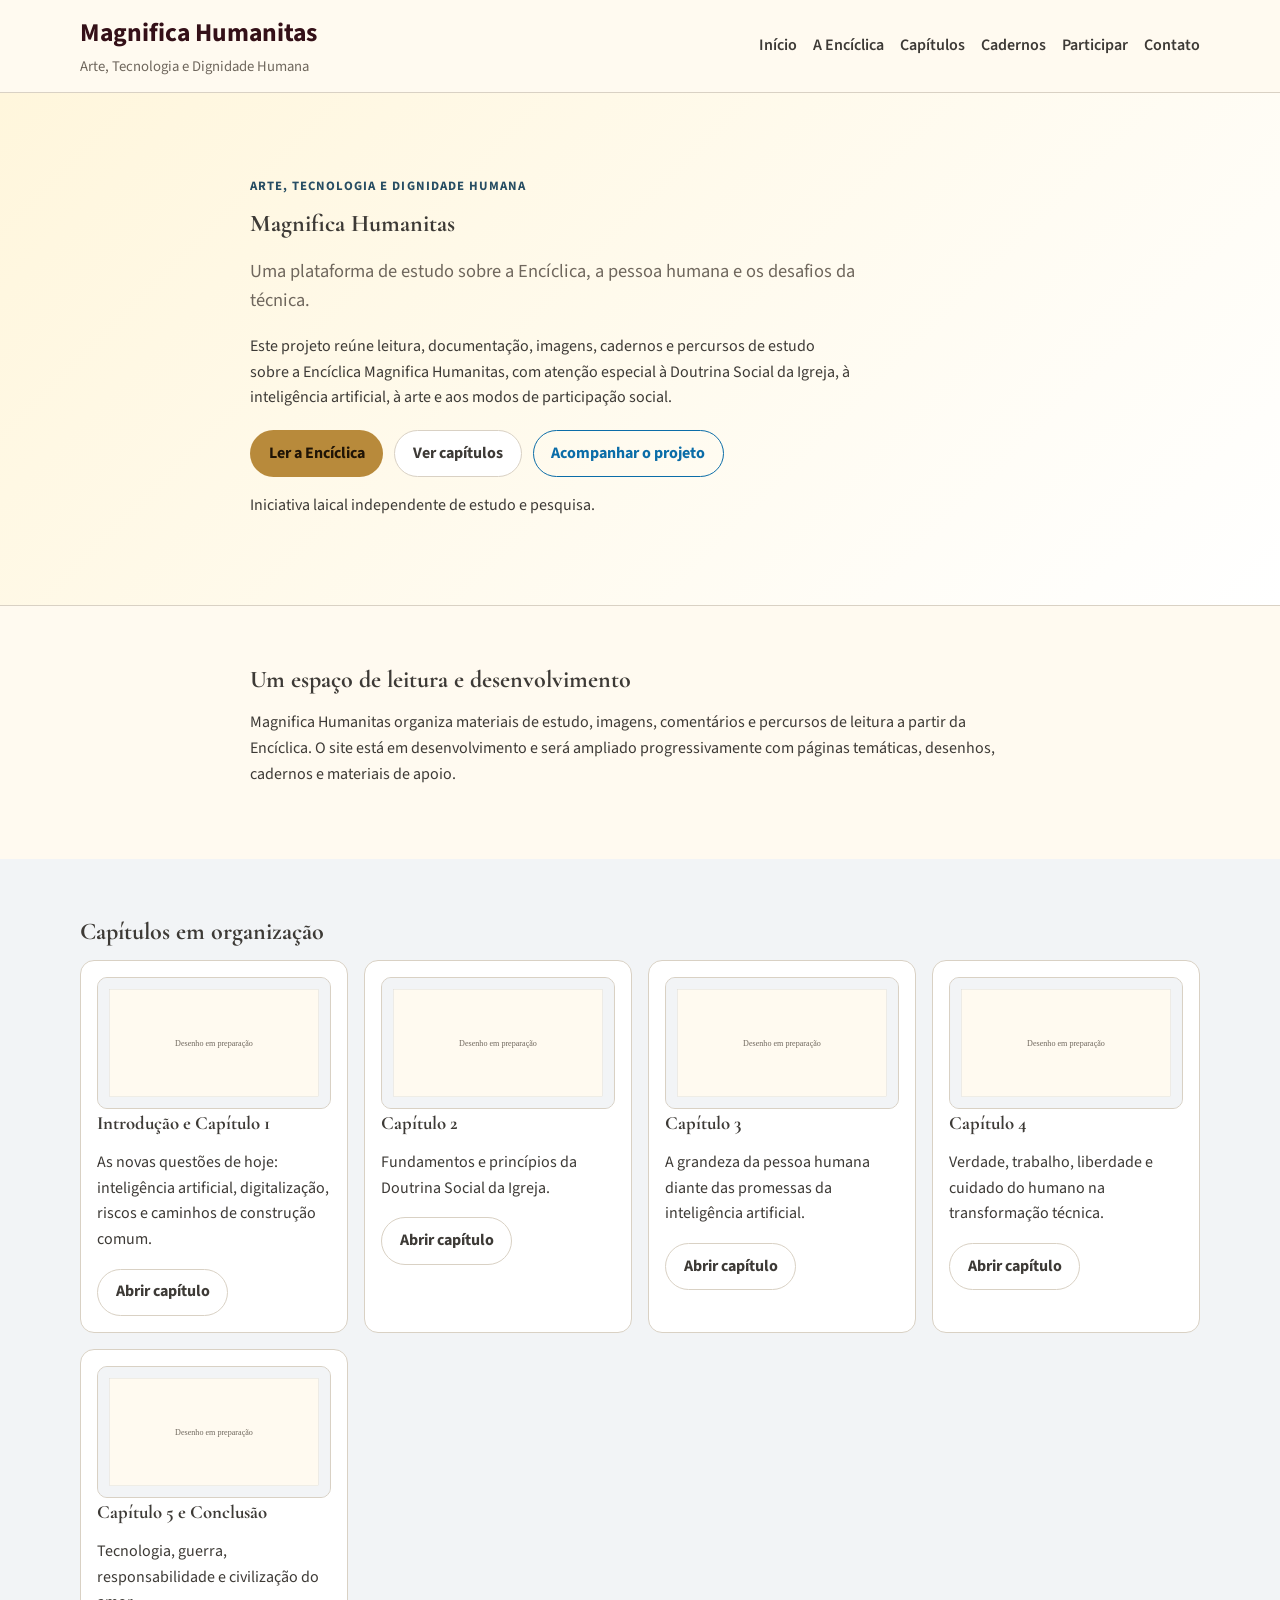
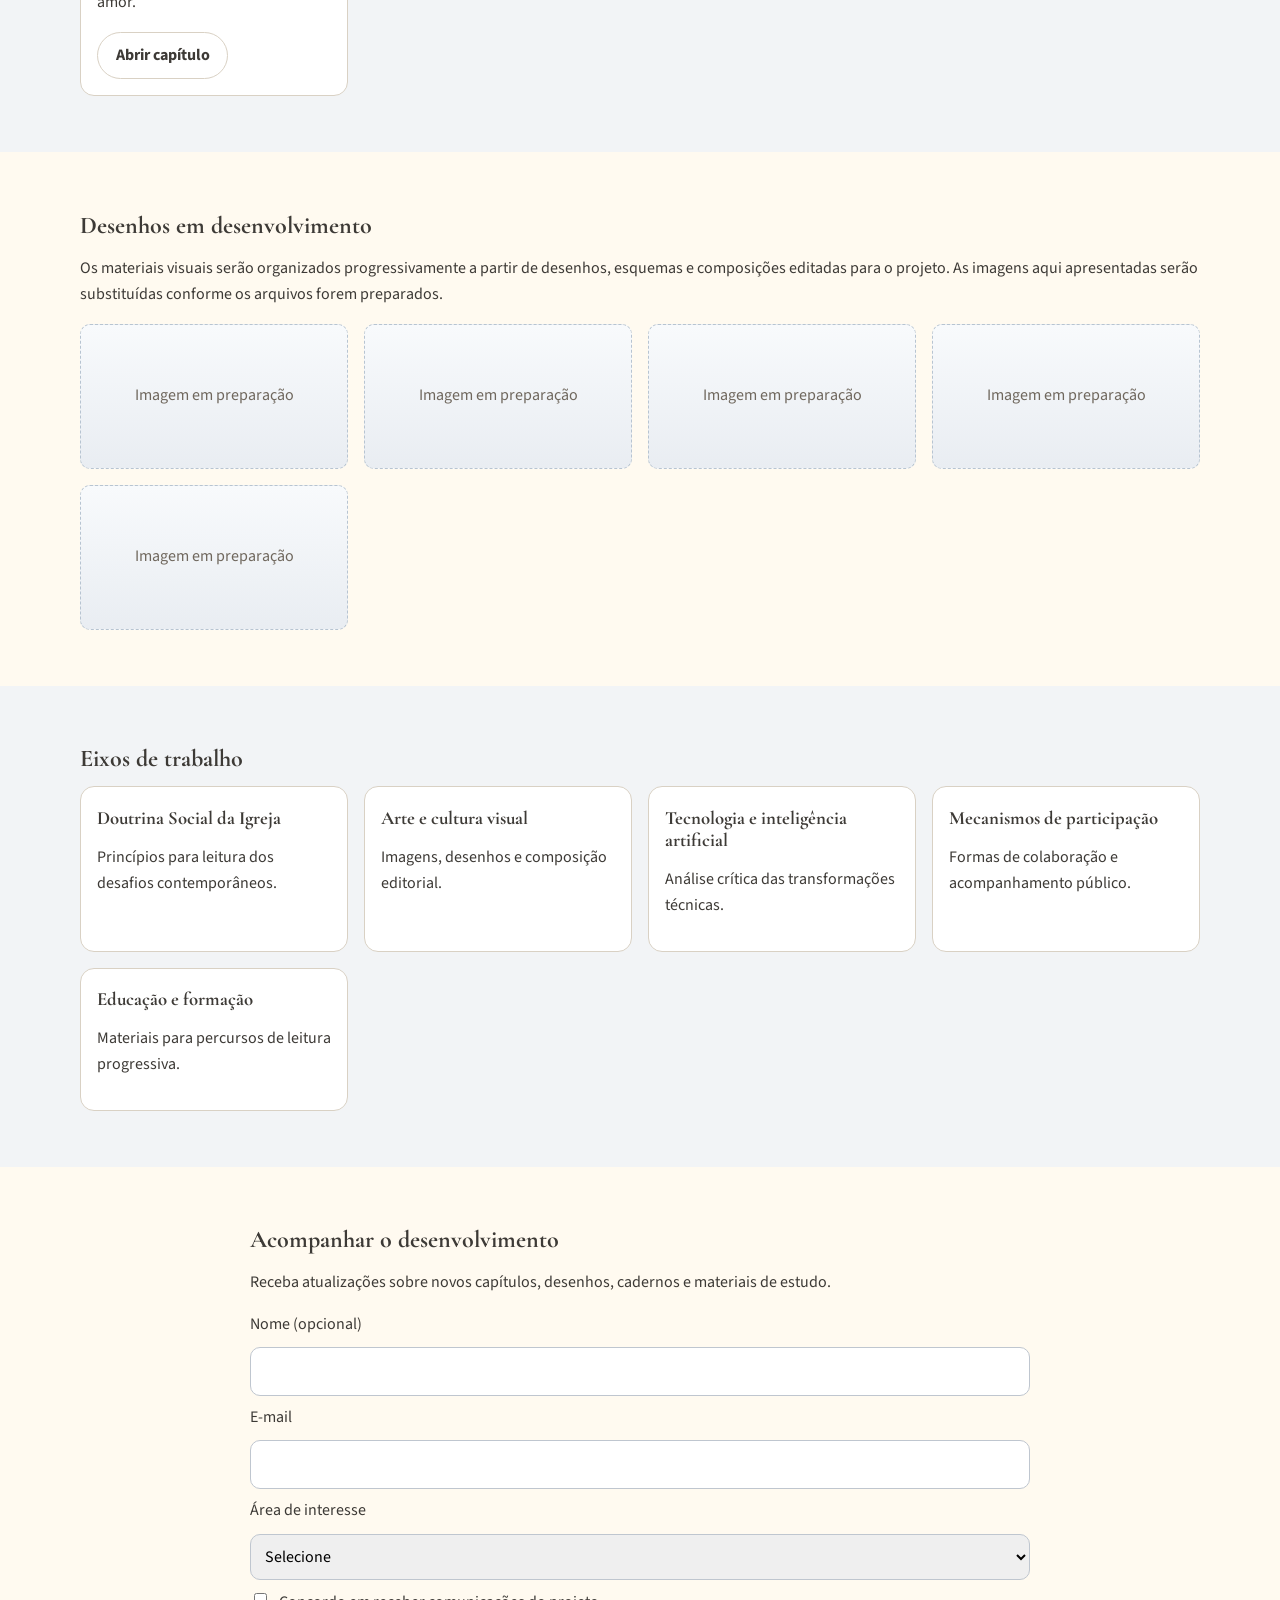
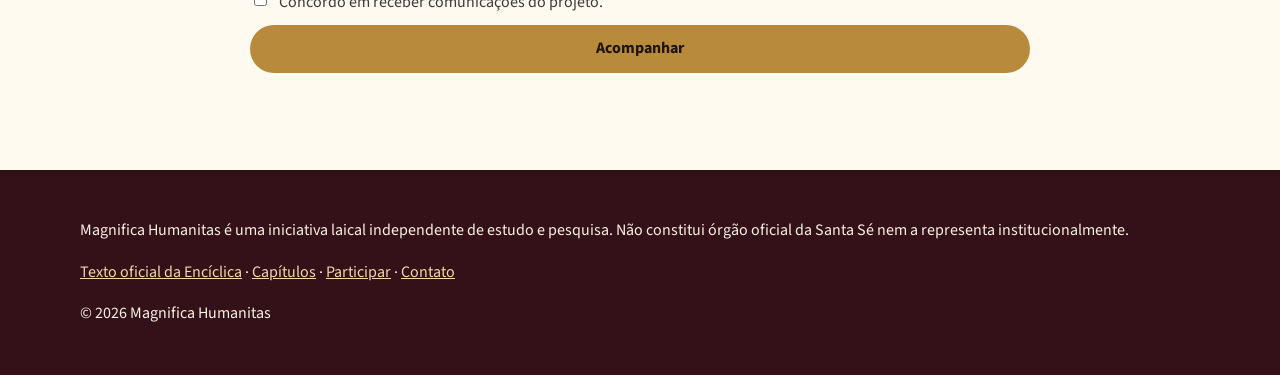
==== commit 164b64a9: "Revert "Inserir header principal apenas na página inicial"" ====
--- a/index.html
+++ b/index.html
@@ -6,30 +6,7 @@
 gtag('js', new Date());
 gtag('config', 'G-XXXXXXXXXX');
 </script>
---></head><body data-page-event="page_view_local">
-<header class="site-header" id="topo">
-  <div class="header-inner">
-    <a href="index.html" class="brand" aria-label="Magnifica Humanitas - Página inicial">
-      <span class="brand-title">Magnifica Humanitas</span>
-      <span class="brand-subtitle">Arte, Tecnologia e Dignidade Humana</span>
-    </a>
-
-    <button class="nav-toggle" type="button" aria-label="Abrir menu" aria-expanded="false">
-      <span></span>
-      <span></span>
-      <span></span>
-    </button>
-
-    <nav class="main-nav" aria-label="Navegação principal">
-      <a href="index.html">Início</a>
-      <a href="enciclica.html">A Encíclica</a>
-      <a href="capitulos.html">Capítulos</a>
-      <a href="cadernos.html">Cadernos</a>
-      <a href="participar.html">Participar</a>
-      <a href="#contato">Contato</a>
-    </nav>
-  </div>
-</header><main><section class="hero"><div class="container content-narrow"><p class="kicker">Arte, Tecnologia e Dignidade Humana</p><h1>Magnifica Humanitas</h1><p class="subtitle">Uma plataforma de estudo sobre a Encíclica, a pessoa humana e os desafios da técnica.</p><p class="lead">Este projeto reúne leitura, documentação, imagens, cadernos e percursos de estudo sobre a Encíclica Magnifica Humanitas, com atenção especial à Doutrina Social da Igreja, à inteligência artificial, à arte e aos modos de participação social.</p><div class="btn-row"><a class="btn btn-primary" href="enciclica.html" data-event="read_vatican">Ler a Encíclica</a><a class="btn btn-secondary" href="capitulos.html">Ver capítulos</a><a class="btn btn-outline" href="participar.html">Acompanhar o projeto</a></div><p>Iniciativa laical independente de estudo e pesquisa.</p></div></section><section class="section"><div class="container content-narrow"><h2>Um espaço de leitura e desenvolvimento</h2><p>Magnifica Humanitas organiza materiais de estudo, imagens, comentários e percursos de leitura a partir da Encíclica. O site está em desenvolvimento e será ampliado progressivamente com páginas temáticas, desenhos, cadernos e materiais de apoio.</p></div></section><section class="section section-alt"><div class="container"><h2>Capítulos em organização</h2><div class="cards-grid"><article class="card"><div class="chapter-card-image"><img src="assets/img/desenhos/capitulo-1-desenho-1.svg" alt="Imagem do capítulo 1 em preparação"></div><h3>Introdução e Capítulo 1</h3><p>As novas questões de hoje: inteligência artificial, digitalização, riscos e caminhos de construção comum.</p><a class="btn btn-secondary" href="capitulo-1.html">Abrir capítulo</a></article><article class="card"><div class="chapter-card-image"><img src="assets/img/desenhos/capitulo-2-desenho-1.svg" alt="Imagem do capítulo 2 em preparação"></div><h3>Capítulo 2</h3><p>Fundamentos e princípios da Doutrina Social da Igreja.</p><a class="btn btn-secondary" href="capitulo-2.html">Abrir capítulo</a></article><article class="card"><div class="chapter-card-image"><img src="assets/img/desenhos/capitulo-3-desenho-1.svg" alt="Imagem do capítulo 3 em preparação"></div><h3>Capítulo 3</h3><p>A grandeza da pessoa humana diante das promessas da inteligência artificial.</p><a class="btn btn-secondary" href="capitulo-3.html">Abrir capítulo</a></article><article class="card"><div class="chapter-card-image"><img src="assets/img/desenhos/capitulo-4-desenho-1.svg" alt="Imagem do capítulo 4 em preparação"></div><h3>Capítulo 4</h3><p>Verdade, trabalho, liberdade e cuidado do humano na transformação técnica.</p><a class="btn btn-secondary" href="capitulo-4.html">Abrir capítulo</a></article><article class="card"><div class="chapter-card-image"><img src="assets/img/desenhos/capitulo-5-desenho-1.svg" alt="Imagem do capítulo 5 em preparação"></div><h3>Capítulo 5 e Conclusão</h3><p>Tecnologia, guerra, responsabilidade e civilização do amor.</p><a class="btn btn-secondary" href="capitulo-5.html">Abrir capítulo</a></article></div></div></section>
+--></head><body data-page-event="page_view_local">  <header class="site-header"><div class="container header-inner"><a class="brand" href="index.html"><strong>Magnifica Humanitas</strong><span>Arte, Tecnologia e Dignidade Humana</span></a><button class="menu-toggle" aria-label="Abrir menu" aria-expanded="false" aria-controls="mainNav">Menu</button><nav id="mainNav" class="main-nav" aria-label="Navegação principal"><a href="index.html">Início</a><a href="enciclica.html">A Encíclica</a><a href="capitulos.html">Capítulos</a><a href="cadernos.html">Cadernos</a><a href="participar.html">Participar</a><a href="mailto:aquinomartins.art@gmail.com" data-event="contact_click">Contato</a></nav></div></header><main><section class="hero"><div class="container content-narrow"><p class="kicker">Arte, Tecnologia e Dignidade Humana</p><h1>Magnifica Humanitas</h1><p class="subtitle">Uma plataforma de estudo sobre a Encíclica, a pessoa humana e os desafios da técnica.</p><p class="lead">Este projeto reúne leitura, documentação, imagens, cadernos e percursos de estudo sobre a Encíclica Magnifica Humanitas, com atenção especial à Doutrina Social da Igreja, à inteligência artificial, à arte e aos modos de participação social.</p><div class="btn-row"><a class="btn btn-primary" href="enciclica.html" data-event="read_vatican">Ler a Encíclica</a><a class="btn btn-secondary" href="capitulos.html">Ver capítulos</a><a class="btn btn-outline" href="participar.html">Acompanhar o projeto</a></div><p>Iniciativa laical independente de estudo e pesquisa.</p></div></section><section class="section"><div class="container content-narrow"><h2>Um espaço de leitura e desenvolvimento</h2><p>Magnifica Humanitas organiza materiais de estudo, imagens, comentários e percursos de leitura a partir da Encíclica. O site está em desenvolvimento e será ampliado progressivamente com páginas temáticas, desenhos, cadernos e materiais de apoio.</p></div></section><section class="section section-alt"><div class="container"><h2>Capítulos em organização</h2><div class="cards-grid"><article class="card"><div class="chapter-card-image"><img src="assets/img/desenhos/capitulo-1-desenho-1.svg" alt="Imagem do capítulo 1 em preparação"></div><h3>Introdução e Capítulo 1</h3><p>As novas questões de hoje: inteligência artificial, digitalização, riscos e caminhos de construção comum.</p><a class="btn btn-secondary" href="capitulo-1.html">Abrir capítulo</a></article><article class="card"><div class="chapter-card-image"><img src="assets/img/desenhos/capitulo-2-desenho-1.svg" alt="Imagem do capítulo 2 em preparação"></div><h3>Capítulo 2</h3><p>Fundamentos e princípios da Doutrina Social da Igreja.</p><a class="btn btn-secondary" href="capitulo-2.html">Abrir capítulo</a></article><article class="card"><div class="chapter-card-image"><img src="assets/img/desenhos/capitulo-3-desenho-1.svg" alt="Imagem do capítulo 3 em preparação"></div><h3>Capítulo 3</h3><p>A grandeza da pessoa humana diante das promessas da inteligência artificial.</p><a class="btn btn-secondary" href="capitulo-3.html">Abrir capítulo</a></article><article class="card"><div class="chapter-card-image"><img src="assets/img/desenhos/capitulo-4-desenho-1.svg" alt="Imagem do capítulo 4 em preparação"></div><h3>Capítulo 4</h3><p>Verdade, trabalho, liberdade e cuidado do humano na transformação técnica.</p><a class="btn btn-secondary" href="capitulo-4.html">Abrir capítulo</a></article><article class="card"><div class="chapter-card-image"><img src="assets/img/desenhos/capitulo-5-desenho-1.svg" alt="Imagem do capítulo 5 em preparação"></div><h3>Capítulo 5 e Conclusão</h3><p>Tecnologia, guerra, responsabilidade e civilização do amor.</p><a class="btn btn-secondary" href="capitulo-5.html">Abrir capítulo</a></article></div></div></section>
 <section class="section"><div class="container"><h2>Desenhos em desenvolvimento</h2><p>Os materiais visuais serão organizados progressivamente a partir de desenhos, esquemas e composições editadas para o projeto. As imagens aqui apresentadas serão substituídas conforme os arquivos forem preparados.</p><div class="cards-grid"><div class="visual-placeholder" role="button" tabindex="0">Imagem em preparação</div><div class="visual-placeholder" role="button" tabindex="0">Imagem em preparação</div><div class="visual-placeholder" role="button" tabindex="0">Imagem em preparação</div><div class="visual-placeholder" role="button" tabindex="0">Imagem em preparação</div><div class="visual-placeholder" role="button" tabindex="0">Imagem em preparação</div></div></div></section>
 <section class="section section-alt"><div class="container"><h2>Eixos de trabalho</h2><div class="cards-grid"><article class="card"><h3>Doutrina Social da Igreja</h3><p>Princípios para leitura dos desafios contemporâneos.</p></article><article class="card"><h3>Arte e cultura visual</h3><p>Imagens, desenhos e composição editorial.</p></article><article class="card"><h3>Tecnologia e inteligência artificial</h3><p>Análise crítica das transformações técnicas.</p></article><article class="card"><h3>Mecanismos de participação</h3><p>Formas de colaboração e acompanhamento público.</p></article><article class="card"><h3>Educação e formação</h3><p>Materiais para percursos de leitura progressiva.</p></article></div></div></section>
-<section class="section"><div class="container content-narrow"><h2>Acompanhar o desenvolvimento</h2><p>Receba atualizações sobre novos capítulos, desenhos, cadernos e materiais de estudo.</p><form id="adhesionForm" action="subscribe.php" method="POST"><label for="name">Nome (opcional)</label><input id="name" name="name" type="text"><label for="email">E-mail</label><input id="email" name="email" type="email" required><label for="interest">Área de interesse</label><select id="interest" name="interest"><option value="">Selecione</option><option>Encíclica e Doutrina Social</option><option>Arte e cultura visual</option><option>Tecnologia e inteligência artificial</option><option>Mecanismos de participação</option><option>Acompanhar tudo</option></select><label class="checkbox-label" for="consent"><input id="consent" name="consent" type="checkbox" value="1" required>Concordo em receber comunicações do projeto.</label><button class="btn btn-primary" type="submit">Acompanhar</button><p id="adhesionMessage" aria-live="polite"></p></form></div></section></main>  <footer class="site-footer" id="contato"><div class="container"><p>Magnifica Humanitas é uma iniciativa laical independente de estudo e pesquisa. Não constitui órgão oficial da Santa Sé nem a representa institucionalmente.</p><p><a href="enciclica.html">Texto oficial da Encíclica</a> · <a href="capitulos.html">Capítulos</a> · <a href="participar.html">Participar</a> · <a href="mailto:aquinomartins.art@gmail.com" data-event="contact_click">Contato</a></p><p>&copy; <span id="currentYear"></span> Magnifica Humanitas</p></div></footer><script src="assets/js/script.js" defer></script></body></html>+<section class="section"><div class="container content-narrow"><h2>Acompanhar o desenvolvimento</h2><p>Receba atualizações sobre novos capítulos, desenhos, cadernos e materiais de estudo.</p><form id="adhesionForm" action="subscribe.php" method="POST"><label for="name">Nome (opcional)</label><input id="name" name="name" type="text"><label for="email">E-mail</label><input id="email" name="email" type="email" required><label for="interest">Área de interesse</label><select id="interest" name="interest"><option value="">Selecione</option><option>Encíclica e Doutrina Social</option><option>Arte e cultura visual</option><option>Tecnologia e inteligência artificial</option><option>Mecanismos de participação</option><option>Acompanhar tudo</option></select><label class="checkbox-label" for="consent"><input id="consent" name="consent" type="checkbox" value="1" required>Concordo em receber comunicações do projeto.</label><button class="btn btn-primary" type="submit">Acompanhar</button><p id="adhesionMessage" aria-live="polite"></p></form></div></section></main>  <footer class="site-footer"><div class="container"><p>Magnifica Humanitas é uma iniciativa laical independente de estudo e pesquisa. Não constitui órgão oficial da Santa Sé nem a representa institucionalmente.</p><p><a href="enciclica.html">Texto oficial da Encíclica</a> · <a href="capitulos.html">Capítulos</a> · <a href="participar.html">Participar</a> · <a href="mailto:aquinomartins.art@gmail.com" data-event="contact_click">Contato</a></p><p>&copy; <span id="currentYear"></span> Magnifica Humanitas</p></div></footer><script src="assets/js/script.js" defer></script></body></html>
